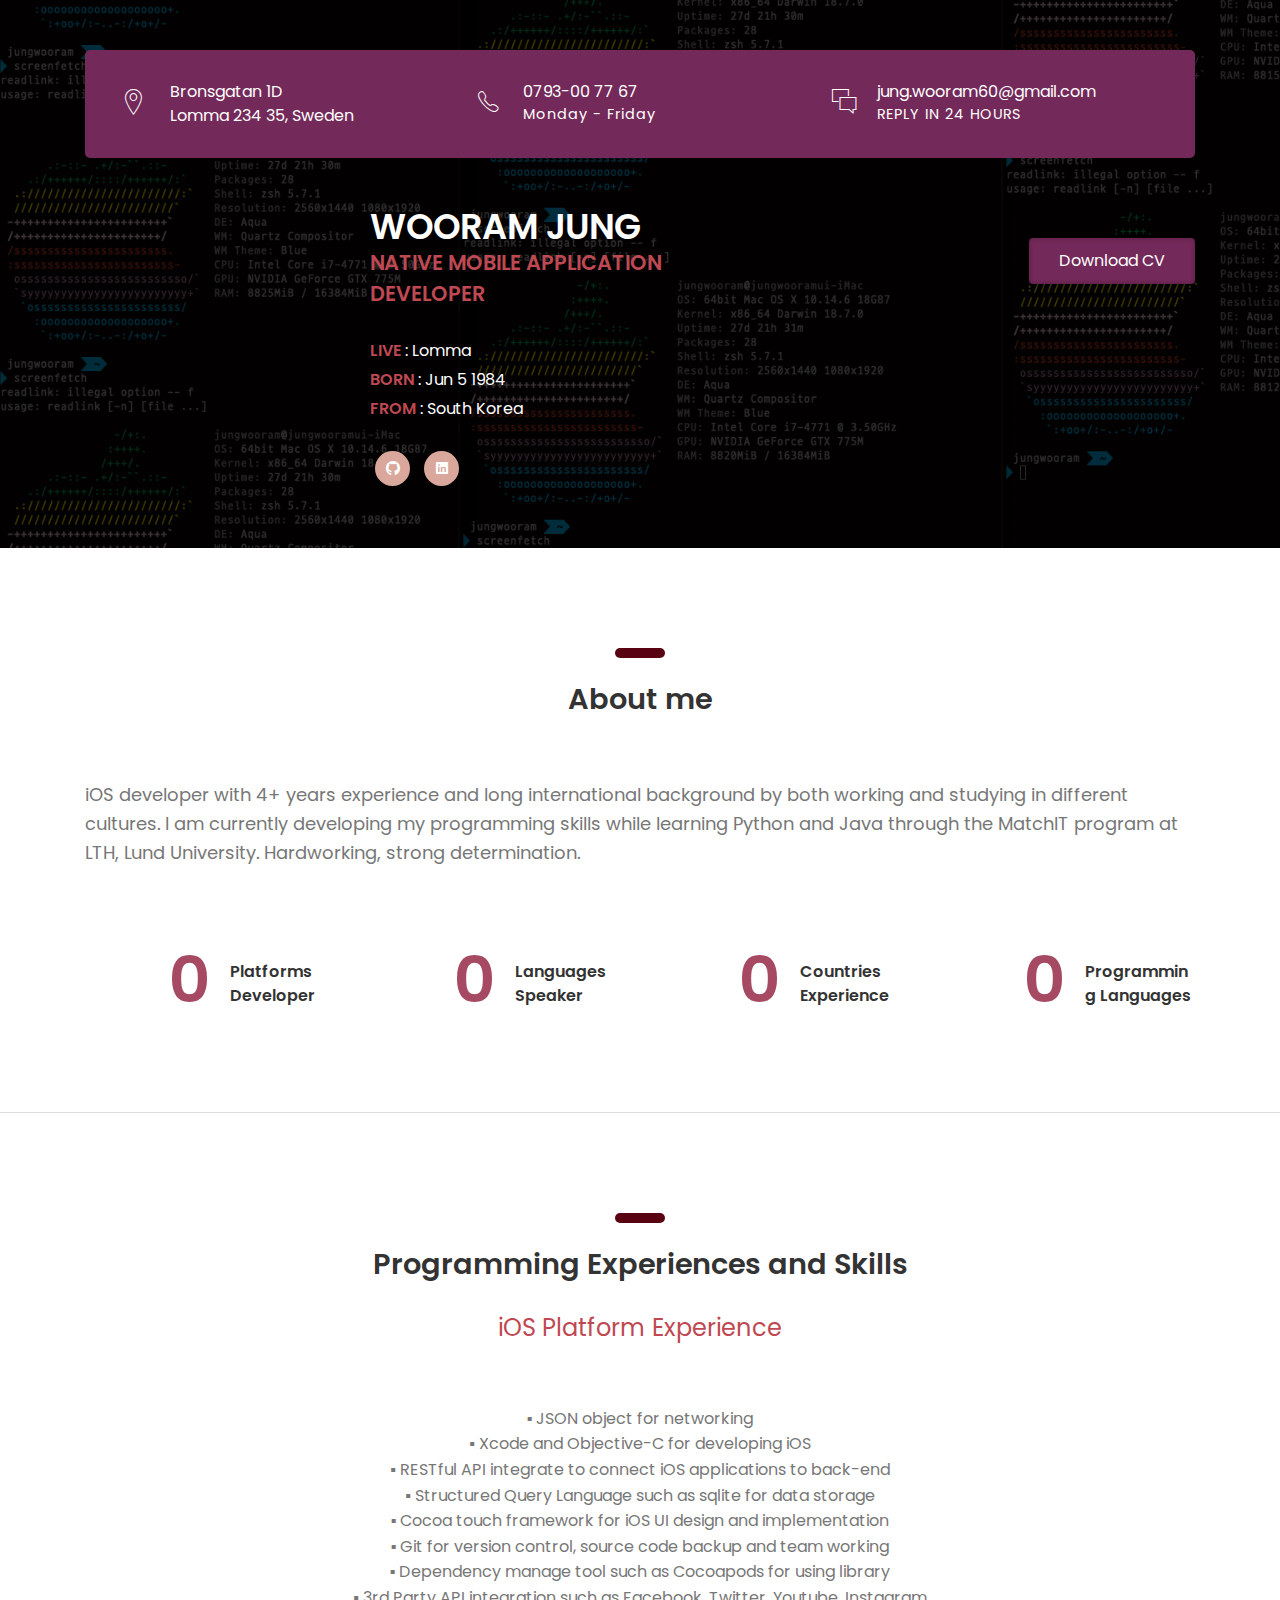
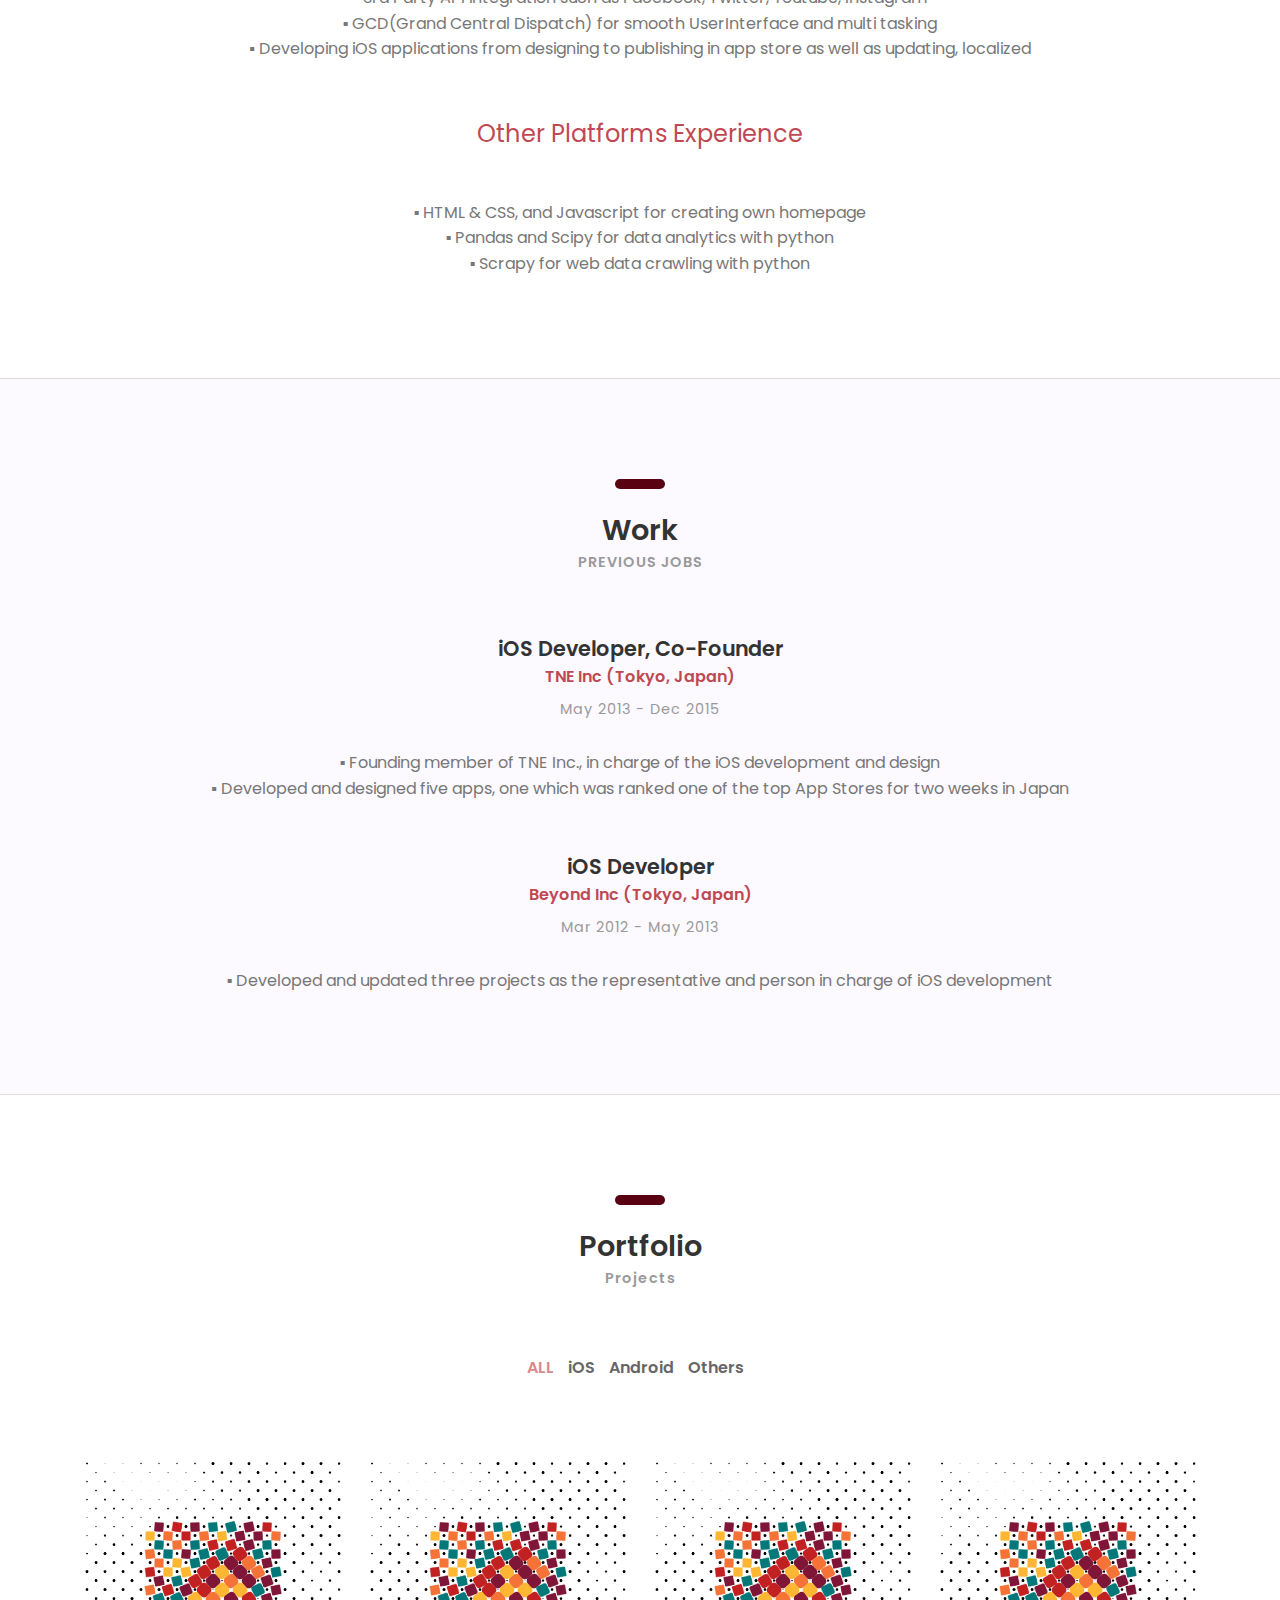
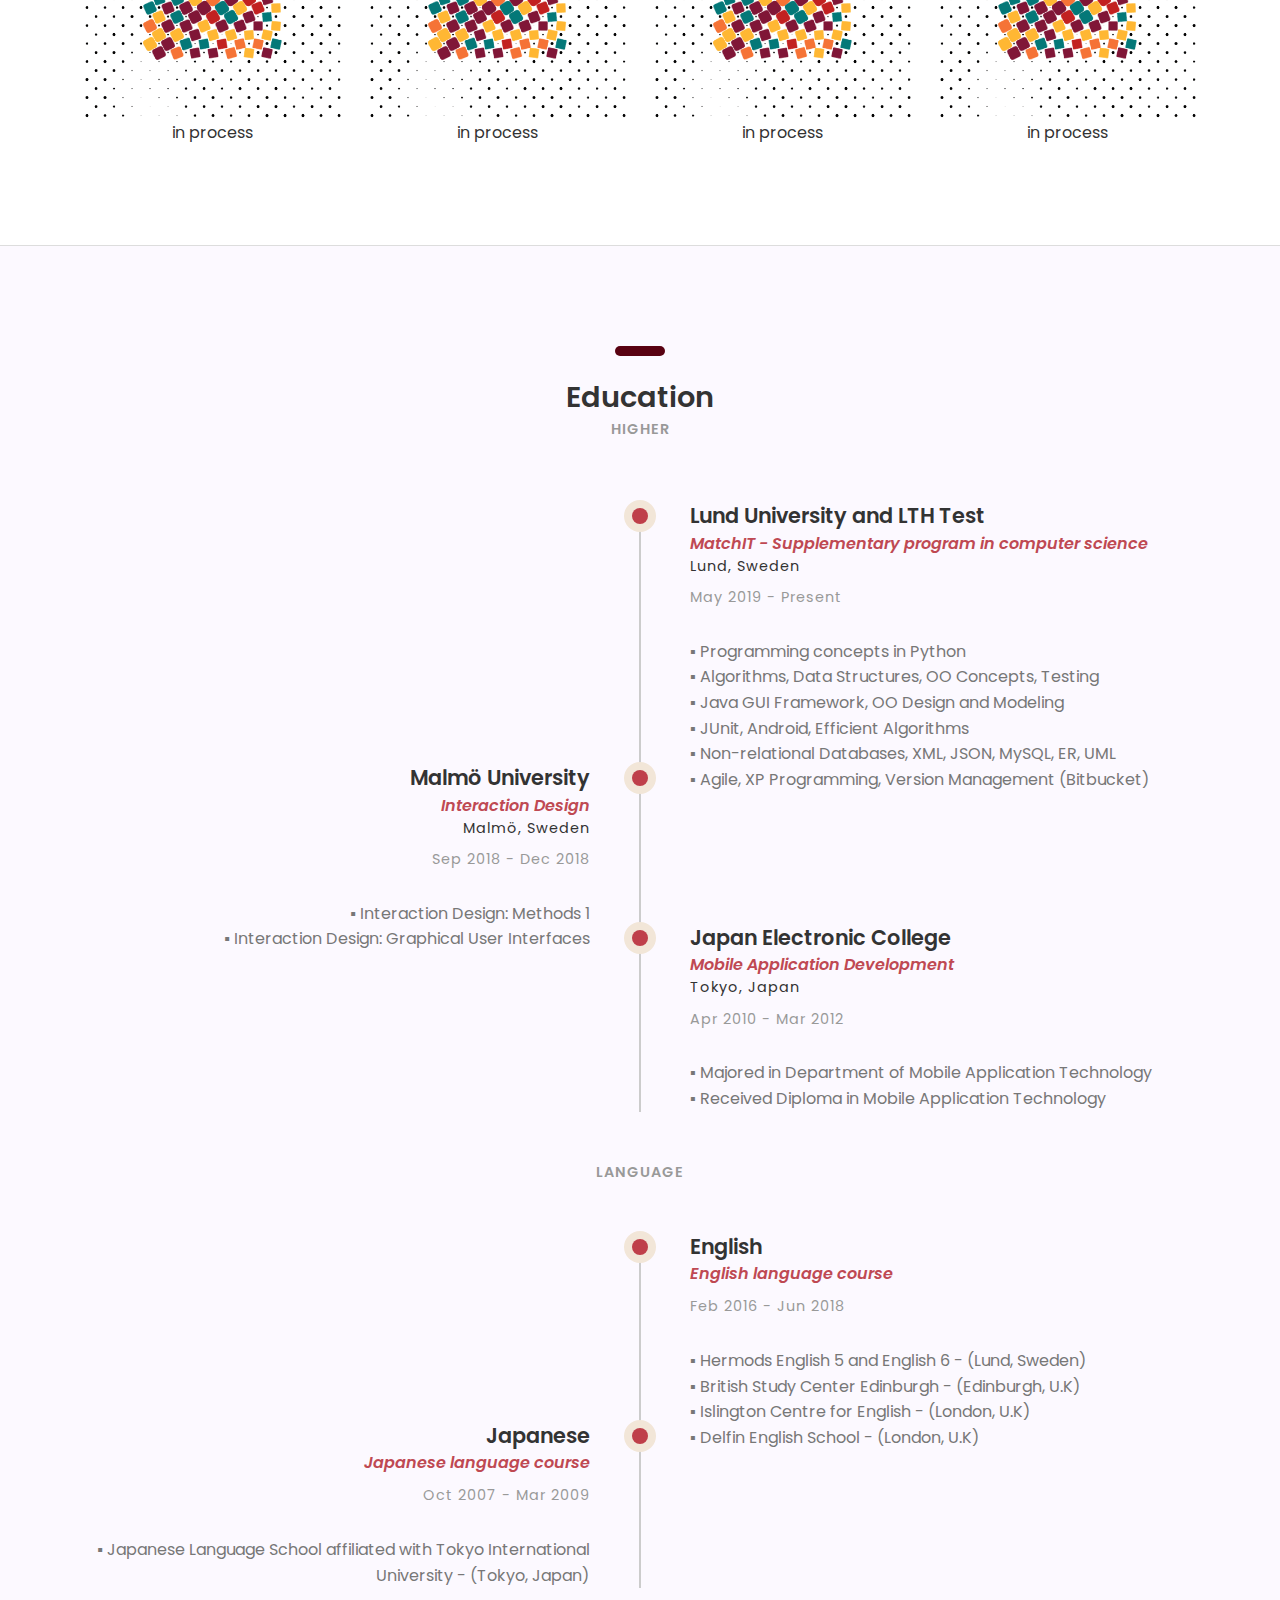
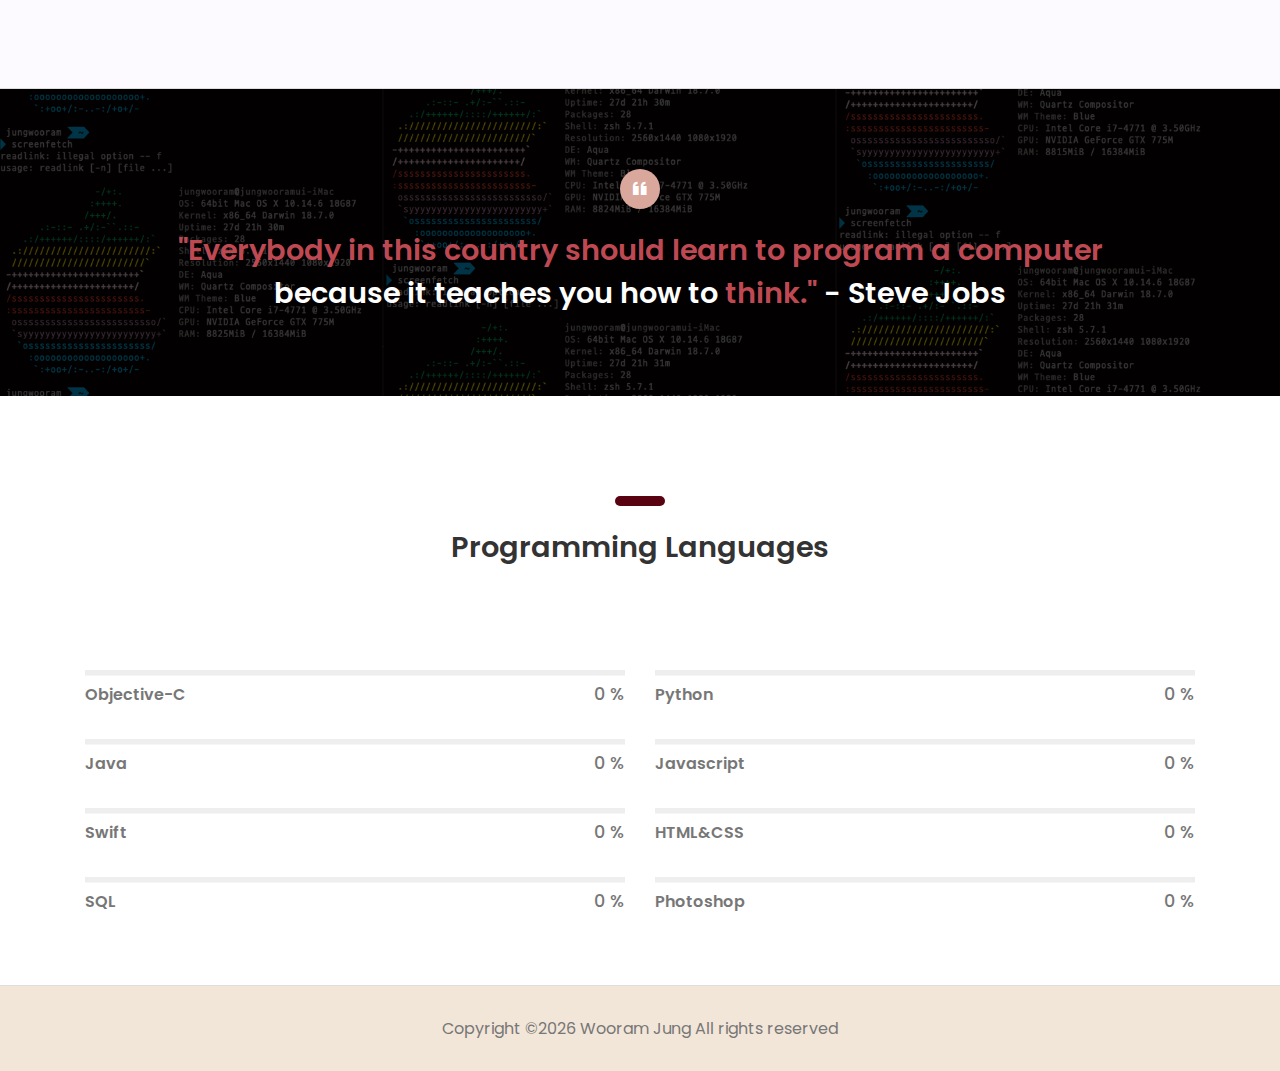
==== index.html @ aafd966a "update" ====
<!DOCTYPE HTML>
<html lang="en">
<head>
	<title>I'm Wooram Jung</title>
	<meta http-equiv="X-UA-Compatible" content="IE=edge">
    <meta name="viewport" content="width=device-width, initial-scale=1">
	<meta charset="UTF-8">
	
	
	<!-- Font -->
	
	<link href="https://fonts.googleapis.com/css?family=Poppins:400,500,600,700%7CAllura" rel="stylesheet">
	
	<!-- Stylesheets -->
	
	<link href="common-css/bootstrap.css" rel="stylesheet">
	
	<link href="common-css/ionicons.css" rel="stylesheet">
	
	<link href="common-css/fluidbox.min.css" rel="stylesheet">
	
	<link href="03-cv-business/css/styles.css" rel="stylesheet">
	
	<link href="03-cv-business/css/responsive.css" rel="stylesheet">
	
</head>


<body>
	
	<section class="intro-section">
		<div class="container">
		
			<div class="heading-wrapper">
				<div class="row">
					<div class="col-sm-6 col-md-6 col-lg-4">
						<div class="info">
							<i class="icon ion-ios-location-outline"></i>
							<div class="right-area">
								<h5>Bronsgatan 1D</h5>
								<h5>Lomma 234 35, Sweden</h5>
							</div><!-- right-area -->
						</div><!-- info -->
					</div><!-- col-sm-4 -->
					
					<div class="col-sm-6 col-md-6 col-lg-4">
						<div class="info">
							<i class="icon ion-ios-telephone-outline"></i>
							<div class="right-area">
								<h5>0793-00 77 67</h5>
								<h6>Monday - Friday</h6>
							</div><!-- right-area -->
						</div><!-- info -->
					</div><!-- col-sm-4 -->
					
					<div class="col-sm-6 col-md-6 col-lg-4">
						<div class="info">
							<i class="icon ion-ios-chatboxes-outline"></i>
							<div class="right-area">
								<h5>jung.wooram60@gmail.com</h5>
								<h6>REPLY IN 24 HOURS</h6>
							</div><!-- right-area -->
						</div><!-- info -->
					</div><!-- col-sm-4 -->
				</div><!-- row -->
			</div><!-- heading-wrapper -->
			
		
			<div class="intro">
				<div class="row">
				
					<div class="col-sm-8 col-md-4 col-lg-3">
						<div class="profile-img margin-b-30"><img src="images/profile-1.gif" alt=""></div>
					</div><!-- col-sm-8 -->
					
					<div class="col-sm-10 col-md-5 col-lg-6">		
							<h2><b>WOORAM JUNG</b></h2>
							<h4 class="font-yellow"><b> NATIVE MOBILE APPLICATION<br> DEVELOPER</b></h4>
							<ul class="information margin-tb-30">
								<li><b class="font-yellow">LIVE</b> : Lomma</li>
								<li><b class="font-yellow">BORN</b> : Jun 5 1984</li>
								<li><b class="font-yellow">FROM</b> : South Korea</li>
							</ul>
							<ul class="social-icons">
								<li><a href="https://github.com/w-ryan-jung"><i class="ion-social-github"></i></a></li>
								<li><a href="www.linkedin.com/in/wooramjung"><i class="ion-social-linkedin"></i></a></li>
							</ul>
					</div><!-- col-sm-8 -->
					
					<div class="col-sm-10 col-md-3 col-lg-3">
						<a class="downlad-btn" href="images/CV.pdf">Download CV</a>
					</div><!-- col-lg-2 -->
			
				</div><!-- row -->
			
			</div><!-- intro -->
		</div><!-- container -->
	</section><!-- intro-section -->
	
	
	<section class="about-section section" >
		<div class="container">
			<div class="row">
				<div class="col-sm-12 center-text">
					<div class="heading ">
						<h3><b>About me</b></h3>
					</div>
				</div><!-- col-sm-3 -->
				<div class="col-sm-12">
					<p class="margin-b-30 left-text" style="font-size: 18px ;" > iOS developer with 4+ years experience and 
						long international background by both working and studying in different cultures. 
						I am currently developing my programming skills while learning Python and Java 
						through the MatchIT program at LTH, Lund University. 
						Hardworking, strong determination. </p>
				</div><!-- col-sm-6 -->
				<div class="col-sm-12">
					<p class="margin-b-50"></p>
				</div><!-- col-sm-6 -->
				
				<div class="col-sm-12" id="counter">
					<div class="row" >
				
						<div class="col-sm-6 col-md-6 col-lg-3">
							<div class="counter margin-b-50">
								<h1 class="title"><b><span class="counter-value" data-duration="400" data-count="2">0</span></b></h1>
								<h5 class="desc"><b>Platforms Developer</b></h5>
							</div><!-- counter -->
						</div><!-- col-md-3-->
						
						<div class="col-sm-6 col-md-6 col-lg-3">
							<div class="counter margin-b-50">
								<h1 class="title"><b><span class="counter-value" data-duration="1400" data-count="3">0</span></b></h1>
								<h5 class="desc"><b>Languages Speaker</b></h5>
							</div><!-- counter -->
						</div><!-- col-md-3-->
						
						<div class="col-sm-6 col-md-6 col-lg-3">
							<div class="counter margin-b-50">
								<h1 class="title"><b><span class="counter-value" data-duration="700" data-count="4">0</span></b></h1>
								<h5 class="desc"><b>Countries Experience</b></h5>
							</div><!-- counter -->
						</div><!-- col-md-3-->
						
						<div class="col-sm-6 col-md-6 col-lg-3">
							<div class="counter margin-b-50">
								<h1 class="title"><b><span class="counter-value" data-duration="2000" data-count="5">0</span></b></h1>
								<h5 class="desc"><b>Programming Languages</b></h5>
							</div><!-- counter -->
						</div><!-- col-md-3-->
					
					</div><!-- row-->
				</div><!-- col-sm-12 -->
				
			</div><!-- row -->
		</div><!-- container -->
	</section><!-- about-section -->


	<section class="about-section section">
		<div class="container">
			<div class="row">
				<div class="col-sm-12 center-text">
					<div class="heading ">
						<h3><b>Programming Experiences and Skills</b></h3><br>
						<h4 style="font-size:x-large ; color:#BF4953;">iOS Platform Experience</h4>
					</div>
				</div><!-- col-sm-3 -->
				<div class="col-sm-12">
					<p class="margin-b-30 center-text" > 
						&squf; JSON object for networking<br>
						&squf; Xcode and Objective-C for developing iOS<br>
						&squf; RESTful API integrate to connect iOS applications to back-end<br> 
						&squf; Structured Query Language such as sqlite for data storage<br>
						&squf; Cocoa touch framework for iOS UI design and implementation<br>
						&squf; Git for version control, source code backup and team working<br>
						&squf; Dependency manage tool such as Cocoapods for using library<br>
						&squf; 3rd Party API integration such as Facebook, Twitter, Youtube, Instagram<br>
						&squf; GCD(Grand Central Dispatch) for smooth UserInterface and multi tasking<br>
						&squf; Developing iOS applications from designing to publishing in app store as well as updating, localized
					</p><br>
				</div><!-- col-sm-6 -->
				<div class="col-sm-12">

					<div class="col-sm-12 center-text">
							<h4 style="font-size:x-large ; color:#BF4953;">Other Platforms Experience</h4><br><br>
					</div><!-- col-sm-3 -->
				
				<div class="col-sm-12">
					<p class="margin-b-30 center-text" > 
						&squf; HTML & CSS, and Javascript for creating own homepage<br>
						&squf; Pandas and Scipy for data analytics with python<br>
						&squf; Scrapy for web data crawling with python<br> 
					</p>
				</div><!-- col-sm-6 -->
				<div class="col-sm-12">
					<p class="margin-b-50"></p>
				</div><!-- col-sm-6 -->
				
			</div><!-- row -->
		</div><!-- container -->
	</section><!-- about-section -->



	<section class="experience-section section center-text">
		<div class="container">
			<div class="row">
				<div class="col-sm-12">
					<div class="heading">
						<h3><b>Work</b></h3>
						<h6 class="font-lite-black"><b>PREVIOUS JOBS</b></h6>
					</div>
				</div><!-- col-sm-3 -->
				
				<div class="col-sm-12">
					<div class="experience margin-b-50">
						<h4><b>iOS Developer, Co-Founder</b></h4>
						<h5 class="font-yellow"><b>TNE Inc (Tokyo, Japan)</b></h5>
						<h6 class="font-lite-black margin-t-10">May 2013 - Dec 2015</h6>
						<p class="margin-tb-30">
							&squf; Founding member of TNE Inc., in charge of the iOS development and design<br>
							&squf; Developed and designed five apps, one which was ranked one of the top App Stores for two weeks in Japan	
						</p>
					</div><!-- experience -->
					
					<div class="experience margin-b-50">
						<h4><b>iOS Developer</b></h4>
						<h5 class="font-yellow"><b>Beyond Inc (Tokyo, Japan)</b></h5>
						<h6 class="font-lite-black margin-t-10">Mar 2012 - May 2013</h6>
						<p class="margin-tb-30">
							&squf; Developed and updated three projects as the representative and person in charge of iOS development	
						</p>
					</div><!-- experience -->
					
				</div><!-- col-sm-9 -->
			</div><!-- row -->
		</div><!-- container -->
	</section><!-- experience-section -->


	
	
	<section class="portfolio-section section center-text">
		<div class="container">
			<div class="row">
				<div class="col-sm-12">
					<div class="heading">
						<h3><b>Portfolio</b></h3>
						<h6 class="font-lite-black"><b>Projects</b></h6>
					</div>
				</div><!-- col-sm-12 -->
				
				<div class="col-sm-12">
					<div class="portfolioFilter clearfix margin-b-80">
						<a href="#" data-filter="*" class="current"><b>ALL</b></a>
						<a href="#" data-filter=".iOS"><b>iOS</b></a>
						<a href="#" data-filter=".Android"><b>Android</b></a>
						<a href="#" data-filter=".Others"><b>Others</b></a>
					</div><!-- portfolioFilter -->
				</div><!-- col-sm-8 -->
			</div><!-- row -->
			
			<div class="portfolioContainer margin-b-50">
				
				<div class="p-item iOS">
					<a href="images/giphy.gif" data-fluidbox>
						<img src="images/giphy.gif" alt="">in process</a>
				</div><!-- p-item -->
				
				<div class="p-item Android">
					<a href="images/giphy.gif" data-fluidbox>
						<img src="images/giphy.gif" alt="">in process</a>
				</div><!-- p-item -->
				
				<div class="p-item iOS">
					<a href="images/giphy.gif" data-fluidbox>
						<img src="images/giphy.gif" alt="">in process</a>
				</div><!-- p-item -->
				
				<div class="p-item Others">
					<a class="img" href="images/giphy.gif" data-fluidbox>
						<img src="images/giphy.gif" alt="">in process</a>
				</div><!-- p-item -->
			
			</div><!-- portfolioContainer -->
		</div><!-- container -->
	</section><!-- portfolio-section -->
	
	
	<section class="education-section section" style = "background: #FCF9FF">
		<div class="container">
			<div class="row">
				<div class="col-sm-12 center-text">
					<div class="heading">
						<h3><b>Education</b></h3>
						<h6 class="font-lite-black"><b>HIGHER</b></h6>
					</div>
				</div><!-- col-sm-3 -->
				
				<div class="col-sm-12">
				
					<div class="education-wrapper margin-b-50">
						

					<div class="education right">
							<h4><b>Lund University and LTH Test</b></h4>
							<h5 class="font-yellow"><b><i>MatchIT - Supplementary program in computer science</i></b></h5>
							<h6>Lund, Sweden<h6>
							<h6 class="font-lite-black margin-t-10">May 2019 - Present</h6>
							<p class="margin-t-30">
								&squf; Programming concepts in Python<br>
								&squf; Algorithms, Data Structures, OO Concepts, Testing<br>
								&squf; Java GUI Framework, OO Design and Modeling<br>
								&squf; JUnit, Android, Efficient Algorithms<br>
								&squf; Non-relational Databases, XML, JSON, MySQL, ER, UML<br>
								&squf; Agile, XP Programming, Version Management (Bitbucket)</p>
						</div><!-- education -->
						
					
						<div class="education left">
							<h4><b>Malmö University</b></h4>
							<h5 class="font-yellow"><b><i>Interaction Design</i></b></h5>
							<h6>Malmö, Sweden<h6>
							<h6 class="font-lite-black margin-t-10">Sep 2018 - Dec 2018</h6>
							<p class="margin-t-30">
								&squf; Interaction Design: Methods 1<br>
								&squf; Interaction Design: Graphical User Interfaces
							</p>
						</div><!-- education -->
						
						<div class="education right">
							<h4><b>Japan Electronic College</b></h4>
							<h5 class="font-yellow"><b><i>Mobile Application Development</i></b></h5>
							<h6>Tokyo, Japan<h6>
							<h6 class="font-lite-black margin-t-10">Apr 2010 - Mar 2012</h6>
							<p class="margin-t-30">
								&squf; Majored in Department of Mobile Application Technology<br>
								&squf; Received Diploma in Mobile Application Technology
							</p>
						</div><!-- education -->
						

					</div><!-- education-wrapper -->
				</div><!-- col-sm-9 -->
			<div class="col-sm-12"><!-- col-sm-12 -->
				
			<div class="col-sm-12 center-text">
				<h6 class="font-lite-black"><b>LANGUAGE</b></h6><br><br>
			</div>
					
				<div class="education-wrapper margin-b-50">		
					
						<div class="education right">
							<h4><b>English</b></h4>
							<h5 class="font-yellow"><b><i>English language course</i></b></h5>
							<h6 class="font-lite-black margin-t-10">Feb 2016 - Jun 2018</h6>
							<p class="margin-t-30">
								&squf; Hermods English 5 and English 6  - (Lund, Sweden)<br>
								&squf; British Study Center Edinburgh - (Edinburgh, U.K)<br>
								&squf; Islington Centre for English - (London, U.K)<br>
								&squf; Delfin English School - (London, U.K)<br>
							<p>

						</div><!-- education -->
						
					
						<div class="education left">
							<h4><b>Japanese</b></h4>
							<h5 class="font-yellow"><b><i>Japanese language course</i></b></h5>
							<h6 class="font-lite-black margin-t-10">Oct 2007 - Mar 2009</h6>
							<p class="margin-t-30">
								&squf; Japanese Language School affiliated with Tokyo International University - (Tokyo, Japan)<br>
							</p>
						</div><!-- education -->
						
					
					</div><!-- education-wrapper -->
				</div><!-- col-sm-9 -->
			</div><!-- row -->
		</div><!-- container -->
	</section><!-- education-section -->
	
	
		<section class="quoto-section center-text">
		<div class="container">
			<div class="row">
				<div class="col-sm-12">
					<i class="icon ion-quote"></i>
					<h3 class="font-yellow"><b>"Everybody in this country should learn to program a computer</b></h3>
					<h3><b>because it teaches you how to <span class="font-yellow">think."</span>
					- Steve Jobs</b></h3>
				</div><!-- col-sm-12 -->
			</div><!-- row -->
		</div><!-- container -->
	</section><!-- quoto-section -->
	
	<section class="skills-section section">
		<div class="container">
			<div class="row">
				<div class="col-sm-12 center-text">
					<div class="heading">
						<h3><b>Programming Languages</b></h3>
						<h6 class="font-lite-black"><b></b></h6>
					</div>
				</div><!-- col-sm-12 -->
			
				<div class="col-sm-12 col-md-6">
					
					
					<p class="margin-tb-30"></p>
						
					<div class="line-progress margin-b-20" data-prog-percent=".90"><div></div>
						<p class="progress-title"><b>Objective-C</b></p></div>

					<div class="line-progress margin-b-20" data-prog-percent=".87"><div></div>
						<p class="progress-title"><b>Java</b></p></div>
					
					<div class="line-progress margin-b-20" data-prog-percent=".70"><div></div>
						<p class="progress-title"><b>Swift</b></p></div>
					
					<div class="line-progress margin-b-20" data-prog-percent=".70"><div></div>
						<p class="progress-title"><b>SQL</b></p></div>

				</div><!-- col-md-6 -->
				
				<div class="col-sm-12 col-md-6">
					
					
					<p class="margin-tb-30"></p>
						
					<div class="line-progress margin-b-20" data-prog-percent=".70"><div></div>
						<p class="progress-title"><b>Python</b></p></div>
					
					<div class="line-progress margin-b-20" data-prog-percent=".70"><div></div>
						<p class="progress-title"><b>Javascript</b></p></div>
					
					<div class="line-progress margin-b-20" data-prog-percent=".70"><div></div>
						<p class="progress-title"><b>HTML&CSS</b></p></div>
					
					<div class="line-progress margin-b-20" data-prog-percent=".70"><div></div>
						<p class="progress-title"><b>Photoshop</b></p></div>

				</div><!-- col-md-6 -->
			</div><!-- row -->
		</div><!-- container -->
	</section><!-- skills-section -->
	
	
	<footer>
		<p class="copyright">
					<!-- Link back to Colorlib can't be removed. Template is licensed under CC BY 3.0. -->
		Copyright &copy;<script>document.write(new Date().getFullYear());</script> Wooram Jung All rights reserved</a>
		<!-- Link back to Colorlib can't be removed. Template is licensed under CC BY 3.0. -->
		</p>
	</footer>
	
	
	<!-- SCIPTS -->
	
	<script src="common-js/jquery-3.2.1.min.js"></script>
	
	<script src="common-js/tether.min.js"></script>
	
	<script src="common-js/bootstrap.js"></script>
	
	<script src="common-js/isotope.pkgd.min.js"></script>
	
	<script src="common-js/jquery.waypoints.min.js"></script>
	
	<script src="common-js/progressbar.min.js"></script>
	
	<script src="common-js/jquery.fluidbox.min.js"></script>
	
	<script src="common-js/scripts.js"></script>
	
</body>
</html>
---- common-css/fluidbox.min.css ----
@-webkit-keyframes a{0%{-webkit-transform:translate(-50%,-50%) rotateX(0) rotateY(0);transform:translate(-50%,-50%) rotateX(0) rotateY(0)}50%{-webkit-transform:translate(-50%,-50%) rotateX(-180deg) rotateY(0);transform:translate(-50%,-50%) rotateX(-180deg) rotateY(0)}to{-webkit-transform:translate(-50%,-50%) rotateX(-180deg) rotateY(-180deg);transform:translate(-50%,-50%) rotateX(-180deg) rotateY(-180deg)}}@keyframes a{0%{-webkit-transform:translate(-50%,-50%) rotateX(0) rotateY(0);transform:translate(-50%,-50%) rotateX(0) rotateY(0)}50%{-webkit-transform:translate(-50%,-50%) rotateX(-180deg) rotateY(0);transform:translate(-50%,-50%) rotateX(-180deg) rotateY(0)}to{-webkit-transform:translate(-50%,-50%) rotateX(-180deg) rotateY(-180deg);transform:translate(-50%,-50%) rotateX(-180deg) rotateY(-180deg)}}.fluidbox{outline:none}.fluidbox__overlay{background-color:hsla(0,0%,100%,.85);cursor:pointer;cursor:zoom-out;opacity:0;pointer-events:none;position:fixed;top:-100%;left:0;bottom:-100%;right:0;-webkit-transition:all .5s ease-in-out;transition:all .5s ease-in-out}.fluidbox--opened .fluidbox__overlay{pointer-events:auto}.fluidbox__wrap{background-position:center center;background-size:cover;margin:0 auto;position:relative;-webkit-transition:all .5s ease-in-out;transition:all .5s ease-in-out}.fluidbox--closed .fluidbox__thumb,.fluidbox__thumb{-webkit-transition:opacity 0s ease-in-out 0s;transition:opacity 0s ease-in-out 0s}.fluidbox__ghost{background-size:100% 100%;background-position:center center;background-repeat:no-repeat;position:absolute;-webkit-transition:opacity 0s 0s,-webkit-transform .5s 0s;transition:opacity 0s 0s,-webkit-transform .5s 0s;transition:opacity 0s 0s,transform .5s 0s;transition:opacity 0s 0s,transform .5s 0s,-webkit-transform .5s 0s}.fluidbox--opened .fluidbox__ghost{cursor:pointer;cursor:zoom-out}.fluidbox--closed .fluidbox__ghost{-webkit-transition:opacity 0s .5s,-webkit-transform .5s 0s;transition:opacity 0s .5s,-webkit-transform .5s 0s;transition:opacity 0s .5s,transform .5s 0s;transition:opacity 0s .5s,transform .5s 0s,-webkit-transform .5s 0s}.fluidbox__loader{opacity:0;-webkit-perspective:200px;perspective:200px;pointer-events:none;position:absolute;top:0;left:0;bottom:0;right:0}.fluidbox__loader:before{background-color:hsla(0,0%,100%,.85);content:'';-webkit-transform-style:preserve-3d;transform-style:preserve-3d;position:absolute;top:50%;left:50%;width:20%;padding-bottom:20%;-webkit-transform:translate(-50%,-50%);transform:translate(-50%,-50%);-webkit-transition-property:-webkit-transform;transition-property:-webkit-transform;transition-property:transform;transition-property:transform,-webkit-transform;-webkit-transition-duration:.5s;transition-duration:.5s;-webkit-transition-delay:0s;transition-delay:0s}.fluidbox--loading .fluidbox__loader{opacity:1;-webkit-transition:opacity .5s ease-in-out .5s;transition:opacity .5s ease-in-out .5s}.fluidbox--loading .fluidbox__loader:before{-webkit-animation:a 1s 0s infinite ease-in-out forwards;animation:a 1s 0s infinite ease-in-out forwards}
/*# sourceMappingURL=fluidbox.min.css.map */
---- 03-cv-business/css/styles.css ----
/*
====================================================

* 	[Master Stylesheet]
	
	Theme Name :  
	Version    :  
	Author     :  
	Author URI :  

====================================================

	TOC
	
	1. PRIMARY STYLES
	2. COMMONS FOR PAGE DESIGN
	3. INTRO SECTION
		INTRO 
	4. ABOUT SECTION
		COUNTER SECTION 
	5. EXPERIENCE SECTION
	6. PORFOLIO SECTION
	7. EDUCATION SECTION
	8. QUOTO SECTION
	9. SKILLS SECTION
		LINE PROGRESSBAR 
	10. FOOTER

====================================================


/* ---------------------------------
1. PRIMARY STYLES
--------------------------------- */

html{ font-size: 100%; height: 100%; width: 100%; overflow-x: hidden; margin: 0px; 
	padding: 0px; touch-action: manipulation; }


body{ font-size: 16px; font-family: 'Poppins', serif; width: 100%; margin: 0; 
	font-weight: 400; word-wrap: break-word; color: #333; 
	-webkit-font-smoothing: antialiased; -moz-osx-font-smoothing: grayscale; }

h1, h2, h3, h4, h5, h6, p, a, ul, span, li, img, inpot, button{ margin: 0; padding: 0; }

h1,h2,h3,h4,h5,h6{ line-height: 1.5; font-weight: inherit; }

h1,h2,h3{ font-family: 'Poppins', cursive; }

p{ line-height: 1.6; font-size: 1em; font-weight: 400; color: #777; }

h1{ font-size: 4em; line-height: 1; }
h2{ font-size: 2.2em; line-height: 1.1; }
h3{ font-size: 1.8em; }
h4{ font-size: 1.3em; }
h5{ font-size: 1em; }
h6{ font-size: .9em; letter-spacing: 1px; }

a, button{ display: inline-block; text-decoration: none; color: inherit; line-height: 1; 
	-webkit-transition: all .25s ease-in-out; transition: all .25s ease-in-out; }

a:focus, a:active, a:hover,
button:focus, button:active, button:hover,
a b.light-color:hover{ text-decoration: none; color:#D98989; }

b{ font-weight: 600; }

img{ width: 100%; }

li{ list-style: none; display: inline-block; }

span{ display: inline-block; }

button{ outline: 0; border: 0; background: none; cursor: pointer; }

.icon{ font-size: 1.1em; display: inline-block; line-height: inherit; }

[class^="icon-"]:before, [class*=" icon-"]:before{ line-height: inherit; }

b.max-bold{ font-weight: 700; }



/* ---------------------------------
2. COMMONS FOR PAGE DESIGN
--------------------------------- */

.section{ padding: 100px 0 50px; border-bottom: 1px solid #ddd; }

.section .heading{ margin-bottom: 60px; display: inline-block; }

.section .heading:before{ content:''; height: 10px; width: 50px; border-radius: 5px;
	margin: 0 auto 20px; display: block; background: #590212; }
	
.margin-t-10{ margin-top: 10px; }
.margin-t-30{ margin-top: 30px; }

.margin-b-20{ margin-bottom: 20px; }
.margin-b-30{ margin-bottom: 30px; }
.margin-b-50{ margin-bottom: 50px; }

.margin-tb-30{ margin-top: 30px; margin-bottom: 30px; }
.margin-tb-50{ margin-top: 50px; margin-bottom: 50px; }

.font-yellow{ color: #BF4953; }

.font-semi-white{ color: #ddd; }

.font-lite-black{ color: #999; }

.center-text{ text-align: center; }

.left-text{ text-align: left; }


/* ---------------------------------
3. INTRO SECTION
--------------------------------- */

.intro-section{ padding: 50px 0; position: relative; background-size: cover; 
	z-index: 1;background-image: url(../../images/slider-4-1920x1080.jpg); }

.intro-section:before{ content:''; z-index: -1; position: absolute; top: 0; bottom: 0; left: 0; 
	right: 0; background: rgba(0, 0, 0, 0.75); }

	
/* HEADER */

.intro-section .heading-wrapper{ border-radius: 5px; padding: 30px 40px 20px; margin-bottom: 50px;
	background: #732959; color: #fff; }

.intro-section .info{ margin-bottom: 10px; }

.intro-section .info .icon{ float: left; font-size: 30px; }

.intro-section .info .right-area{ margin-left: 45px; }


/* INTRO */

.intro{ color: #fff; }

.intro .profile-img{ max-width:250px; max-height:300px; border-radius: 5px; overflow: hidden; opacity : 0.75;}

.intro .information > li{ display: block; margin: 5px 0; }

.intro .social-icons > li > a{ height: 35px; line-height: 35px; width: 35px; border-radius: 20px; 
	overflow: hidden; z-index: 1; position: relative; margin: 0 5px 5px; text-align: center;
	background: #D9A79C; color: #fff; }

.intro .social-icons > li > a:after{ content: ''; position: absolute; bottom: 0; left: 0; right: 0;
	top: 0; z-index: -1; border-radius: 20px; background:#D98989; 
	-webkit-transition: all .2s ease; transition: all .2s ease;
	-webkit-transform: scale(0); transform: scale(0); }

.intro .social-icons > li > a:hover:after{ -webkit-transform: scale(1); transform: scale(1); }


.intro .downlad-btn{ padding: 15px 30px; border-radius: 4px; float: right; margin-top: 30px;
	box-shadow: inset 0 0px 4px rgba(0,0,0,.3); background: #732959; color: #fff; 
	-webkit-transition: all .2s ease; transition: all .2s ease; }

.intro .downlad-btn:hover{ -webkit-transform: translateY(-4px); transform: translateY(-4px); }


/* ---------------------------------
4. ABOUT SECTION
--------------------------------- */

/* COUNTER SECTION */

.counter{ position: relative; }
	
.counter .title{ color: #A64962; text-align: right; margin-right: 130px; }

.counter .desc{ position: absolute; bottom: 4px; right: 0px; width: 110px; }



/* ---------------------------------
5. EXPERIENCE SECTION
--------------------------------- */

.experience-section{ background: #FCF9FF; }

.experience .list > li{ display: block; position: relative; margin-bottom: 10px; }

.experience .list > li > span{ position: relative; padding-left: 20px; }

.experience .list > li span:before{ content: ''; position: absolute; top: 50%; left: 0; height: 10px; 
	width: 10px; margin-top: -5px; display: block; border-radius: 10px; border: 2px solid #555; }

	

/* ---------------------------------
6. PORFOLIO SECTION
--------------------------------- */

.portfolio-section{ position: relative; }

.portfolio-section .portfolioFilter{ margin-bottom: 60px; color: #666; }

.portfolio-section .portfolioFilter a{ margin: 10px 10px 0 0; }

.portfolio-section .portfolioFilter a.current{ color:#D98989; }

.portfolio-section .portfolioContainer{ margin-left: -15px; margin-right: -15px; }

.portfolio-section .p-item{ width: 25%; padding: 0 7.5px 0px; margin-top: 15px; }

.portfolio-section .p-item a{ display: inline-block; position: relative; }


	
/* ---------------------------------
7. EDUCATION SECTION
--------------------------------- */

.education-wrapper{ position: relative; overflow: hidden; text-align: center; }

.education-wrapper:after{ content:''; position: absolute; top: 8px; bottom: 0; left: 50%;
	margin-left: -1px; width: 2px; background: #ccc; }

.education-wrapper .education{ width: 50%; clear: both; position: relative; margin-top: -30px; }

.education-wrapper .education:first-child{ margin-top: 0; } 

.education-wrapper .education.left{ float: left; padding-right: 50px; text-align: right; }

.education-wrapper .education.right{ float: right; padding-left: 50px; text-align: left; }

.education-wrapper .education:after{ content:''; position: absolute; top: 8px; width: 16px; 
	height: 16px; border-radius: 10px; z-index: 1;
	box-shadow: 0 0 0 8px #F2E6D8; background:#BF3F4A; }
	
.education-wrapper .education.left:after{ right: -8px; }

.education-wrapper .education.right:after{ left: -8px; }


/* ---------------------------------
8. QUOTO SECTION
--------------------------------- */

.quoto-section{ padding: 80px 0; position: relative; background-size: cover; 
	z-index: 1; background-image: url(../../images/slider-4-1920x1080.jpg); color: #fff; }

.quoto-section:before{ content:''; z-index: -1; position: absolute; top: 0; bottom: 0; left: 0; 
	right: 0; background: rgba(0,0,0, .7); }
	
.quoto-section .icon{ margin-bottom: 20px; height: 40px; width: 40px; line-height: 40px; 
	border-radius: 30px; background: #D9A79C; color: #fff; }

	

/* ---------------------------------
9. SKILLS SECTION
--------------------------------- */

.skills-section .expert{ margin-top: 10px; display: inline-block; padding: 1px 25px 0; 
	border-radius: 5px; background: #BF3F4A; color: #fff; }

	
/* LINE PROGRESSBAR */
	
.line-progress{ position: relative; padding-bottom: 25px; }

.line-progress .progressbar-text{ position: absolute; bottom: 0; right: 0; font-size: 1.1em; 
	font-weight: 500; color: #777!important; }

.line-progress .progress-title{ position: absolute; bottom: 0; left: 0; color: #777; }


/* REDIAL PROGRESS SECTION */

.radial-progress-section{ border: 0; position: relative; background-size: cover; 
	z-index: 1; background-image: url(../../images/slider-4-1920x1080.jpg); color: #fff; }

.radial-progress-section:before{ content:''; z-index: -1; position: absolute; top: 0; bottom: 0; 
	left: 0; right: 0; background: rgba(0,0,0, .7); }
	
.radial-progress{ position: relative; max-width: 170px; margin: 0 auto; }

.radial-progress .progressbar-text{ font-size: 2.2em; font-weight: 500; 
	padding-bottom: 25px!important; color: #FFAB00!important; }

.radial-progress .progressbar-text:after{ content:'%'; }

.radial-progress .progress-title{ position: absolute; top: 50%; left: 50%; width: 100%;
	letter-spacing: 0; text-align: center; transform: translate(-50%, 15px); color: #fff; }



/* ---------------------------------
10. FOOTER
--------------------------------- */

.copyright{ text-align: center; padding: 30px 0; background: #F2E6D8; }
---- 03-cv-business/css/responsive.css ----
/* Screens Resolution : 992px
-------------------------------------------------------------------------- */
@media only screen and (max-width: 1200px) {
	/* ---------------------------------
	4. ABOUT SECTION
	--------------------------------- */

	/* COUNTER SECTION */

	.about-section{ text-align: center; }

	.counter{ display: inline-block; }
	
	.counter .desc{ text-align: left; }
}

/* Screens Resolution : 992px
-------------------------------------------------------------------------- */
@media only screen and (max-width: 992px) {
	
}

/* Screens Resolution : 767px
-------------------------------------------------------------------------- */
@media only screen and (max-width: 767px) {
	
	/* ---------------------------------
	1. PRIMARY STYLES
	--------------------------------- */

	p{ line-height: 1.4; }

	h1{ font-size: 3em; }
	h2{ font-size: 2em; }
	h3{ font-size: 1.8em; }


	
	/* ---------------------------------
	2. COMMONS FOR PAGE DESIGN
	--------------------------------- */

	.section{ padding: 50px 0 0px; }

	.section .heading{ margin-bottom: 30px; }

	
	/* ---------------------------------
	3. INTRO SECTION
	--------------------------------- */

	/* INTRO */

	.intro .downlad-btn{ float: none; }
	
	
	
	
	
	/* ---------------------------------
	6. PORFOLIO SECTION
	--------------------------------- */
	
	.portfolio-section .portfolioFilter{ margin-top: 0px; margin-bottom: 20px; }
	
	.portfolio-section .p-item{ width: 50%; }
	
	
	/* ---------------------------------
	7. EDUCATION SECTION
	--------------------------------- */

	.education-wrapper{ position: relative; overflow: hidden; text-align: center; }

	.education-wrapper:after{ content:''; position: absolute; top: 8px; bottom: 0; left: 50%;
		margin-left: -1px; width: 2px; background: #ccc; }

	.education-wrapper .education{ width: 100%; margin-top: 30px; }
	
	.education-wrapper .education.left,
	.education-wrapper .education.right{ float: none; padding: 0px; text-align: center; }

	.education-wrapper:after,
	.education-wrapper .education:after{ display: none; }
	
}

/* Screens Resolution : 575px
-------------------------------------------------------------------------- */
@media only screen and (max-width: 575px) {
	
	/* ---------------------------------
	1. PRIMARY STYLES
	--------------------------------- */

	body{ font-size: 14px;  }
	
	/* ---------------------------------
	6. PORFOLIO SECTION
	--------------------------------- */

	.portfolio-section .p-item{ width: 100%; }
	
}

/* Screens Resolution : 479px
-------------------------------------------------------------------------- */
@media only screen and (max-width: 479px) {


}

/* Screens Resolution : 359px
-------------------------------------------------------------------------- */
@media only screen and (max-width: 359px) {
	
	

}

/* Screens Resolution : 290px
-------------------------------------------------------------------------- */
@media only screen and (max-width: 290px) {

	
}

/* Screens Resolution : 290px
-------------------------------------------------------------------------- */
@media only screen and (max-width: 260px) {

	
}
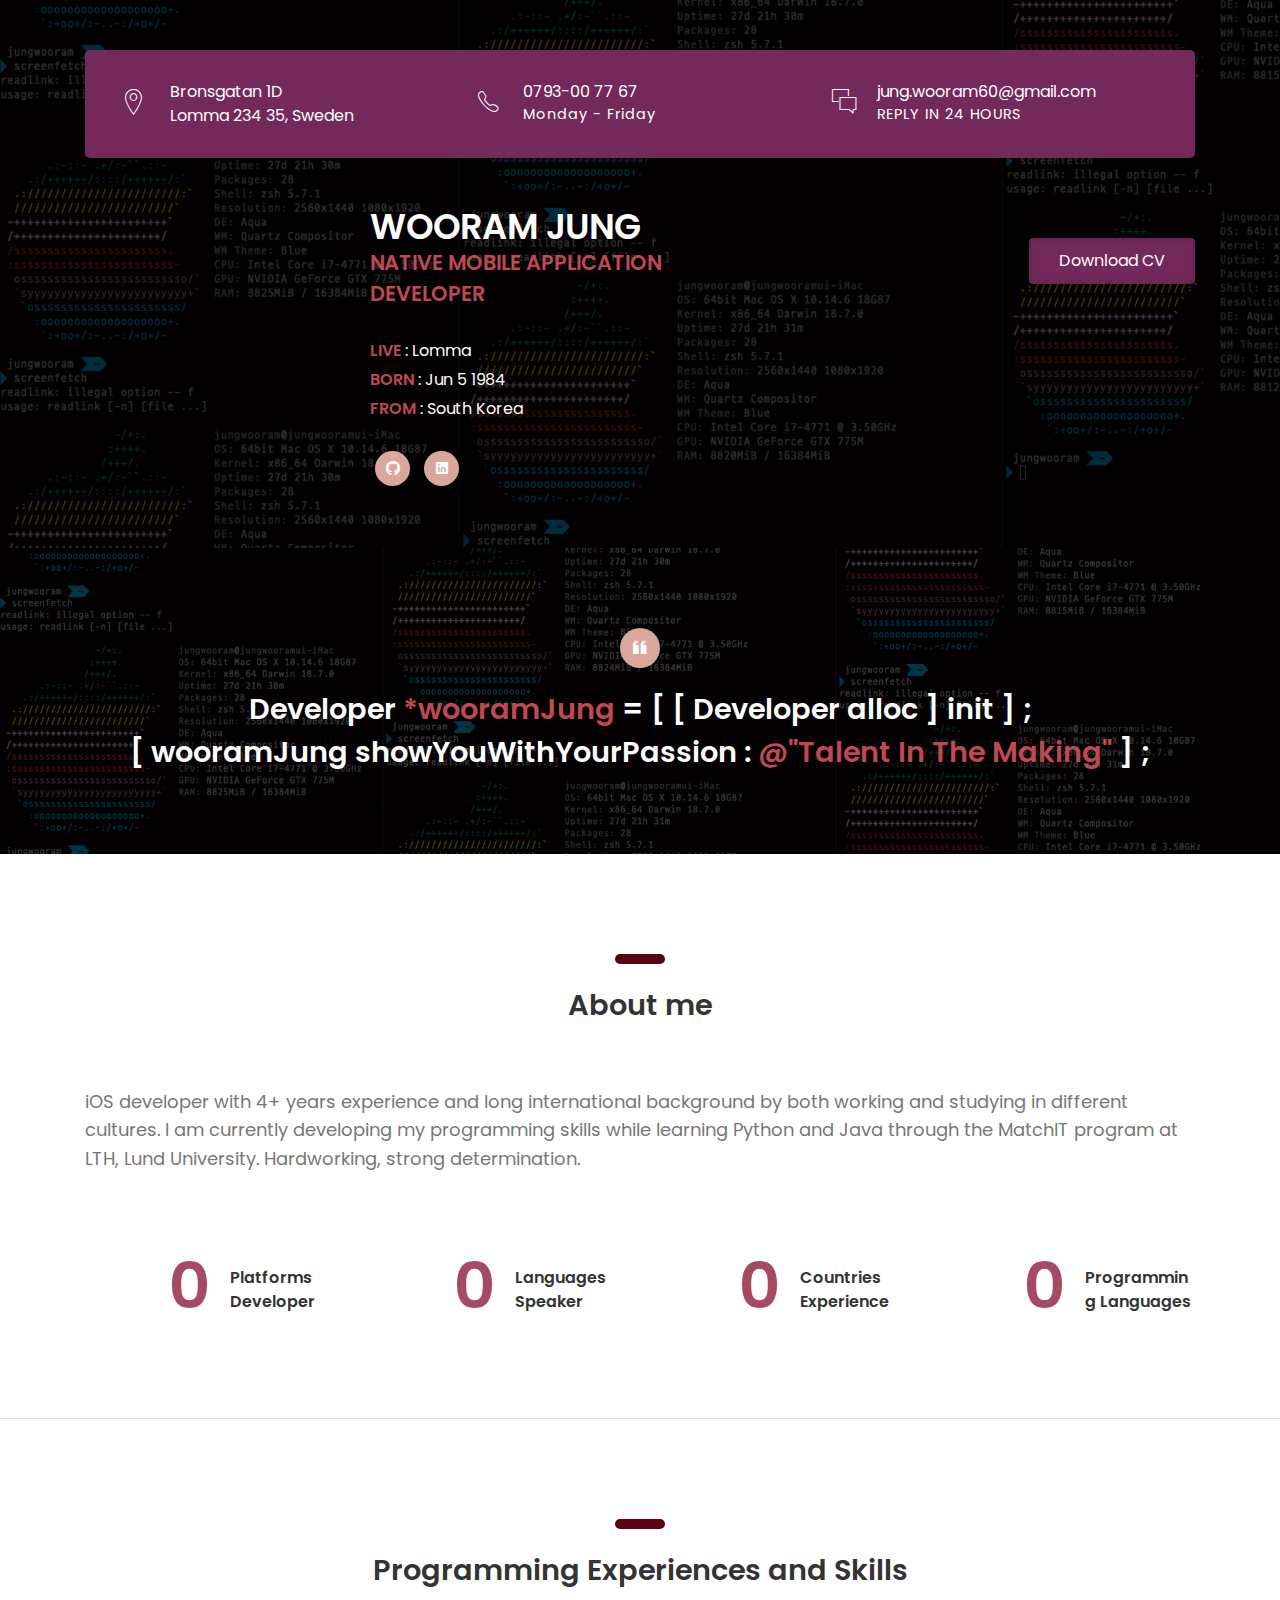
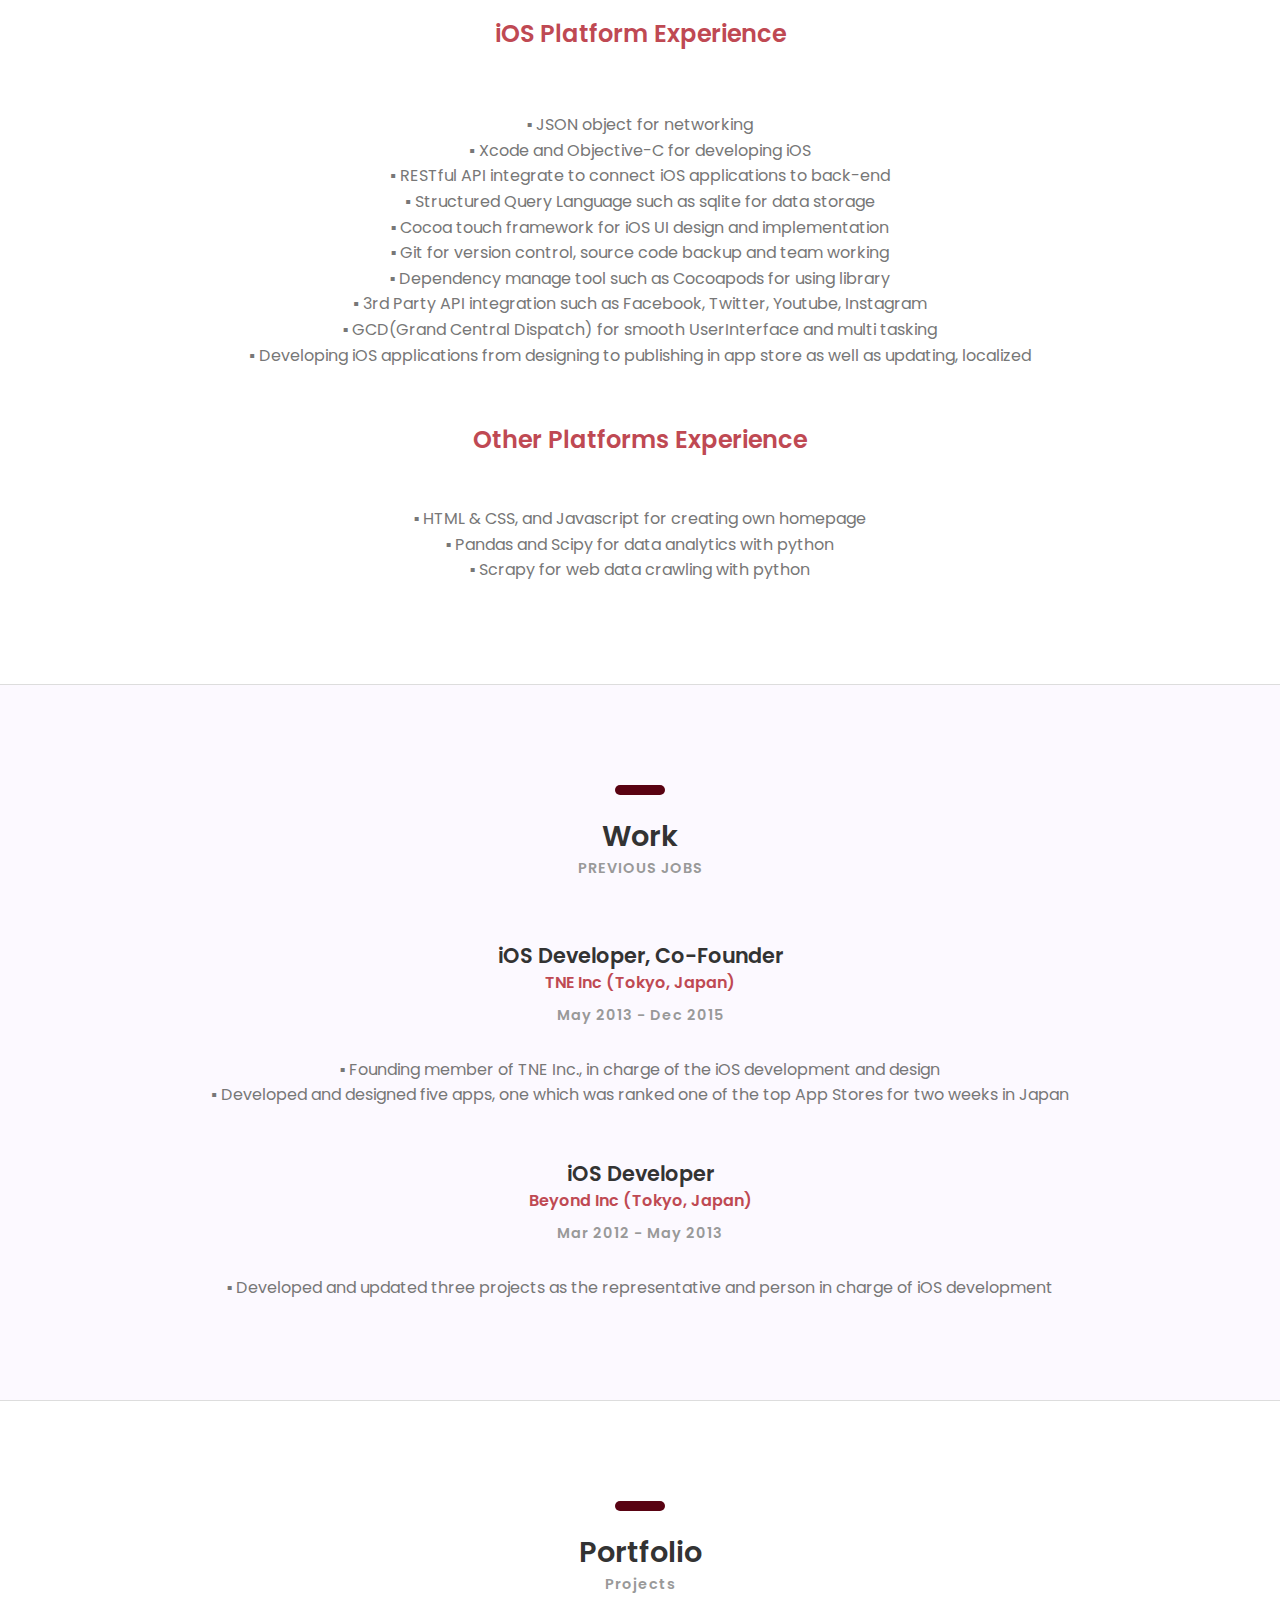
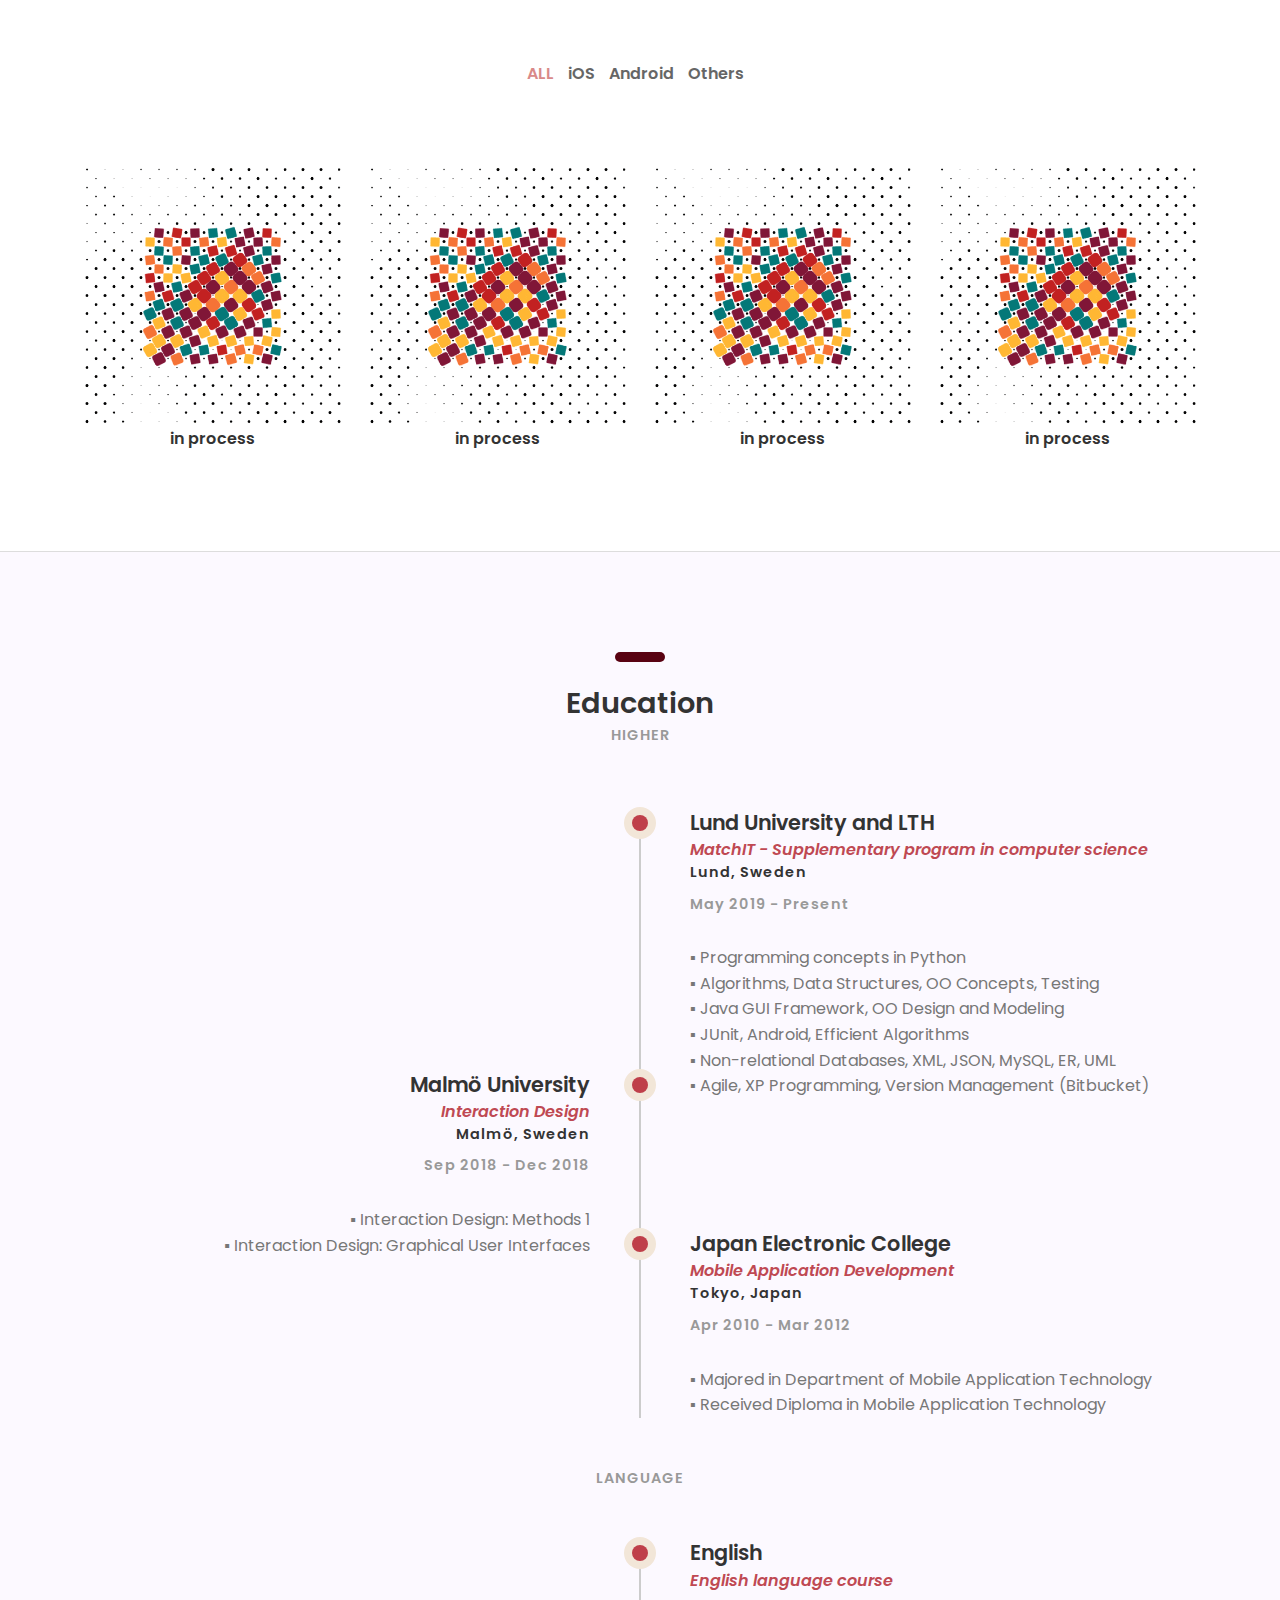
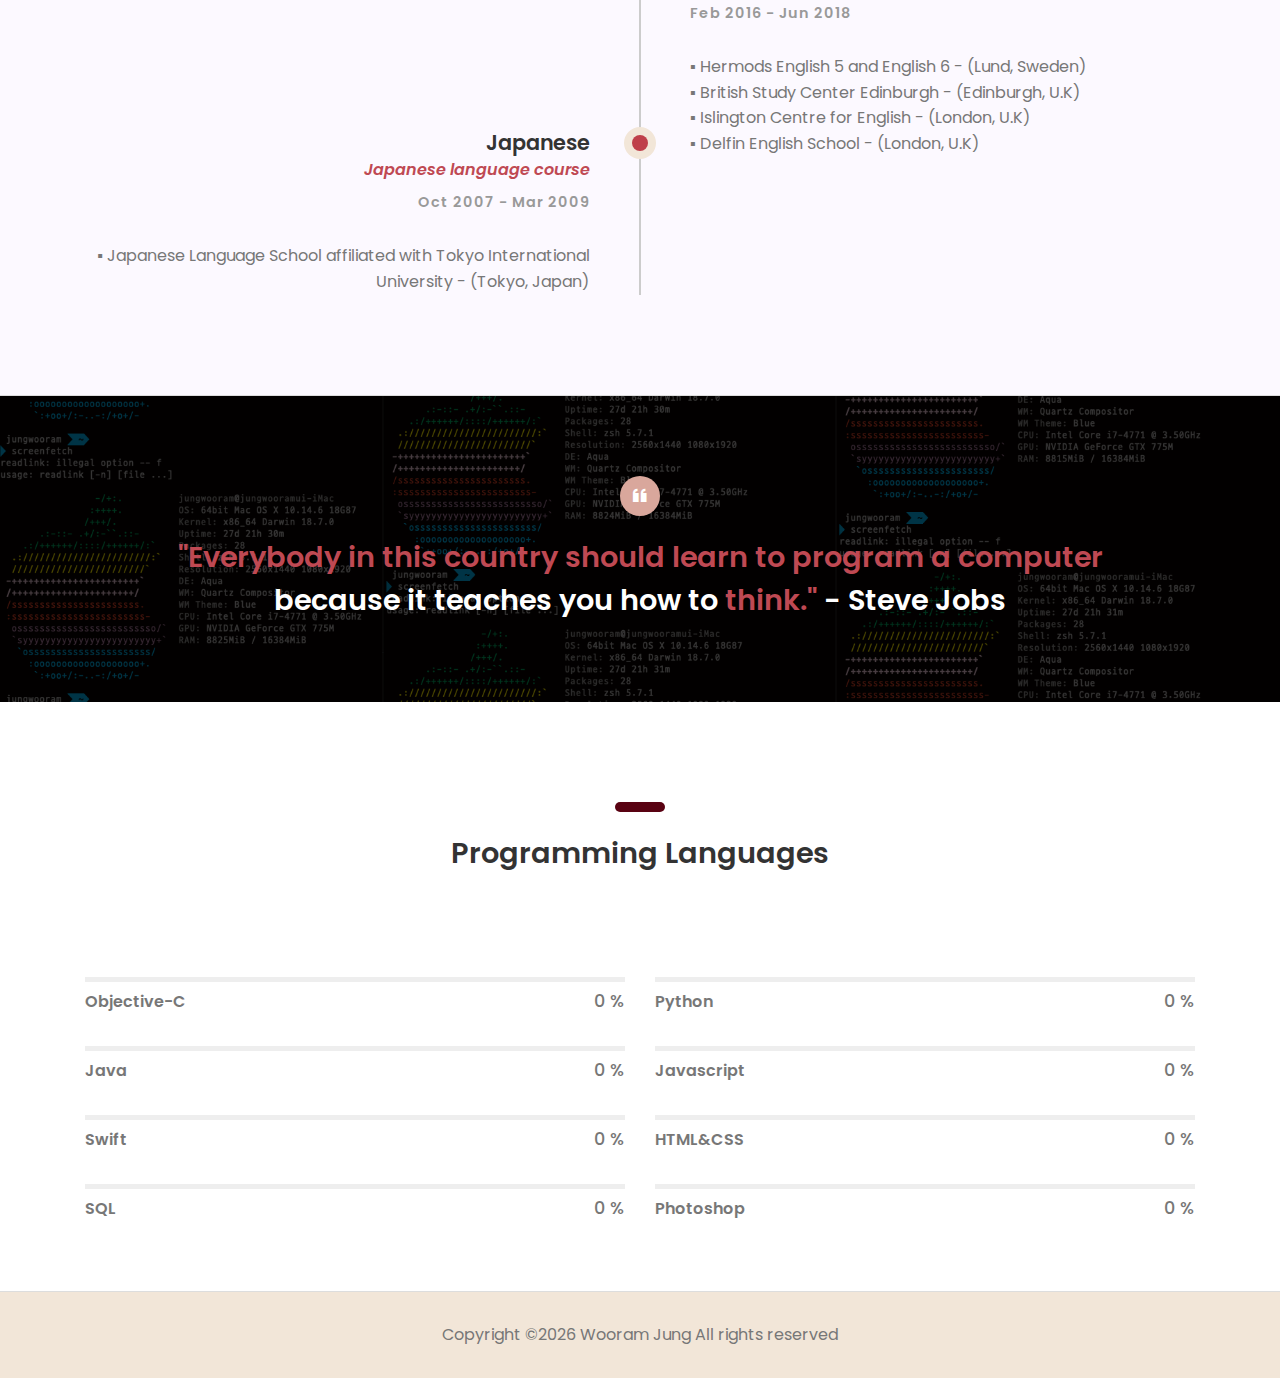
==== commit de06b59f: "Update index.html" ====
--- a/index.html
+++ b/index.html
@@ -96,7 +96,18 @@
 			</div><!-- intro -->
 		</div><!-- container -->
 	</section><!-- intro-section -->
-	
+
+	<section class="quoto-section center-text">
+		<div class="container">
+			<div class="row">
+				<div class="col-sm-12">
+					<i class="icon ion-quote"></i>
+					<h3><b>Developer <b><span class="font-yellow">*wooramJung</span> = [ [ Developer  alloc ] init ] ;</b></h3>
+					<h3>[ wooramJung showYouWithYourPassion : <b><span class="font-yellow"> @"Talent In The Making"</span></b> ] ;</h3>
+				</div><!-- col-sm-12 -->
+			</div><!-- row -->
+		</div><!-- container -->
+	</section><!-- quoto-section -->
 	
 	<section class="about-section section" >
 		<div class="container">
@@ -154,6 +165,9 @@
 			</div><!-- row -->
 		</div><!-- container -->
 	</section><!-- about-section -->
+
+
+
 
 
 	<section class="about-section section">
@@ -303,7 +317,7 @@
 						
 
 					<div class="education right">
-							<h4><b>Lund University and LTH Test</b></h4>
+							<h4><b>Lund University and LTH</b></h4>
 							<h5 class="font-yellow"><b><i>MatchIT - Supplementary program in computer science</i></b></h5>
 							<h6>Lund, Sweden<h6>
 							<h6 class="font-lite-black margin-t-10">May 2019 - Present</h6>
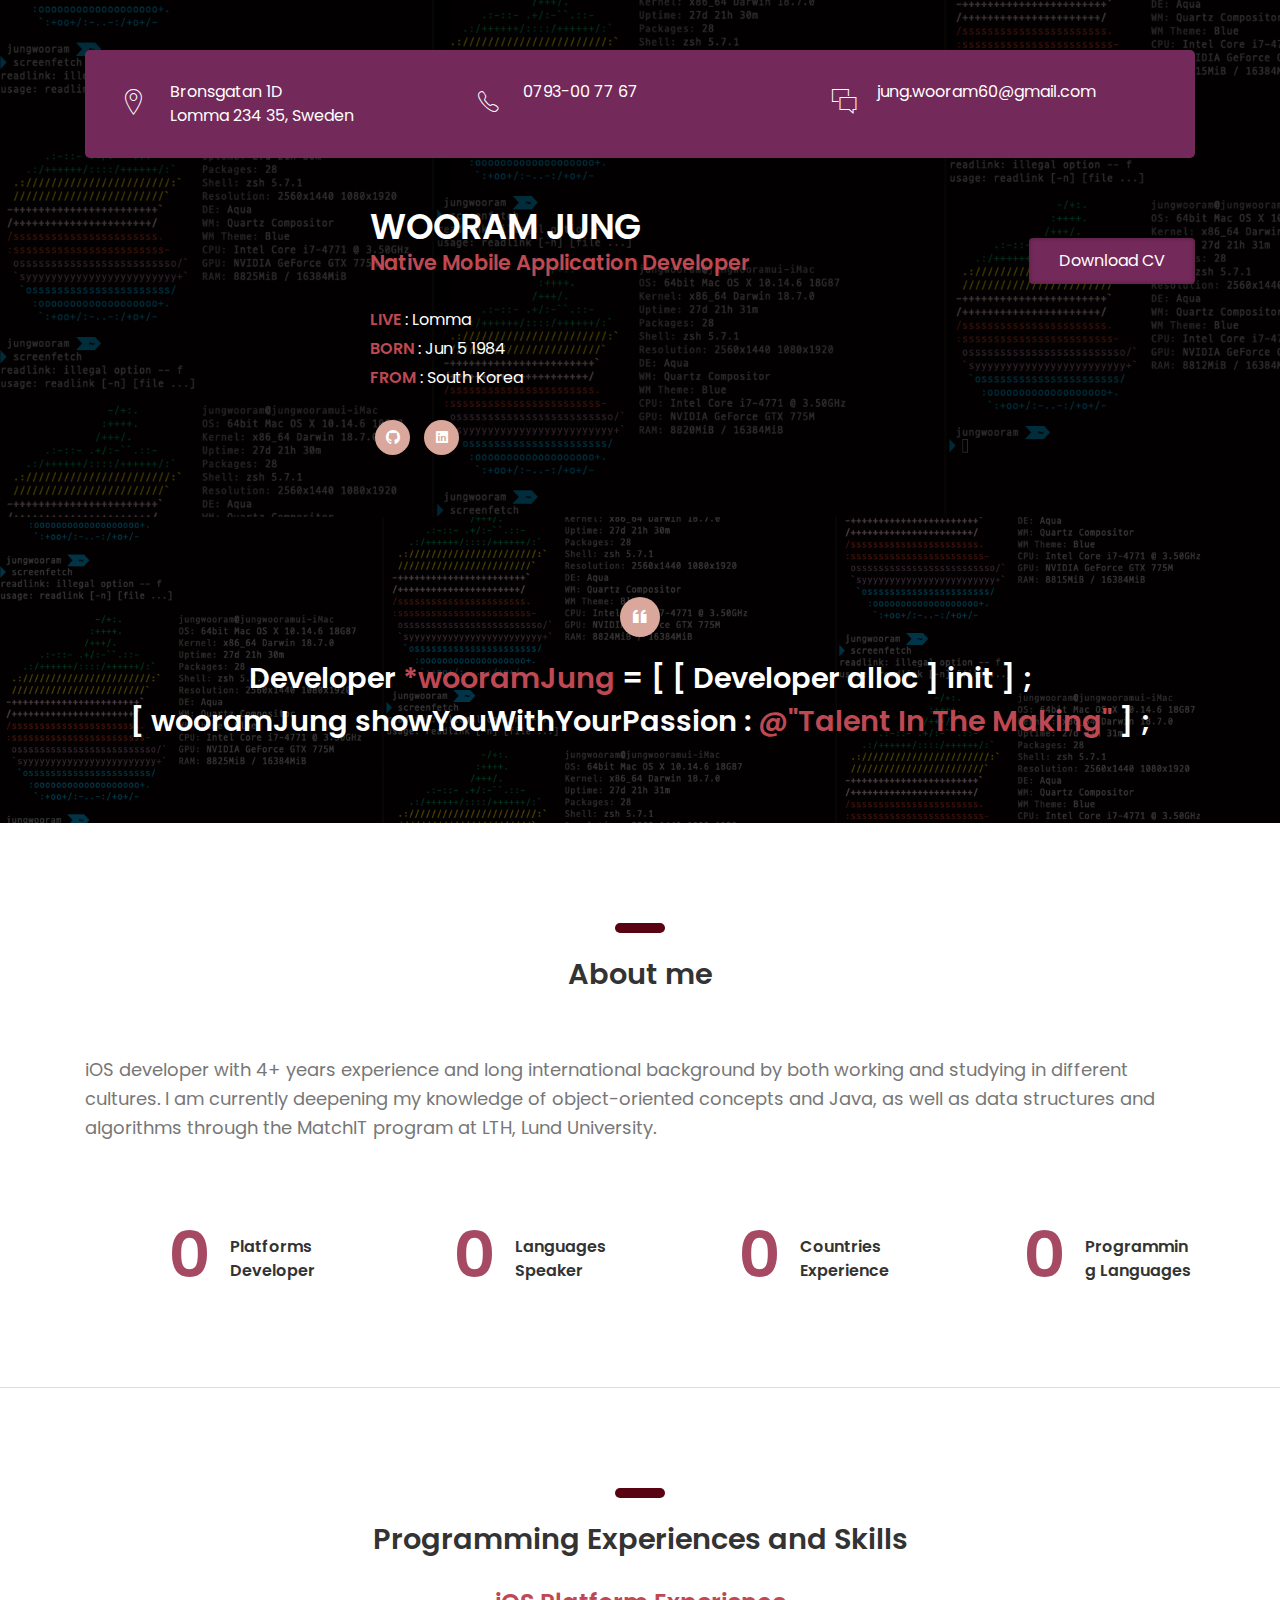
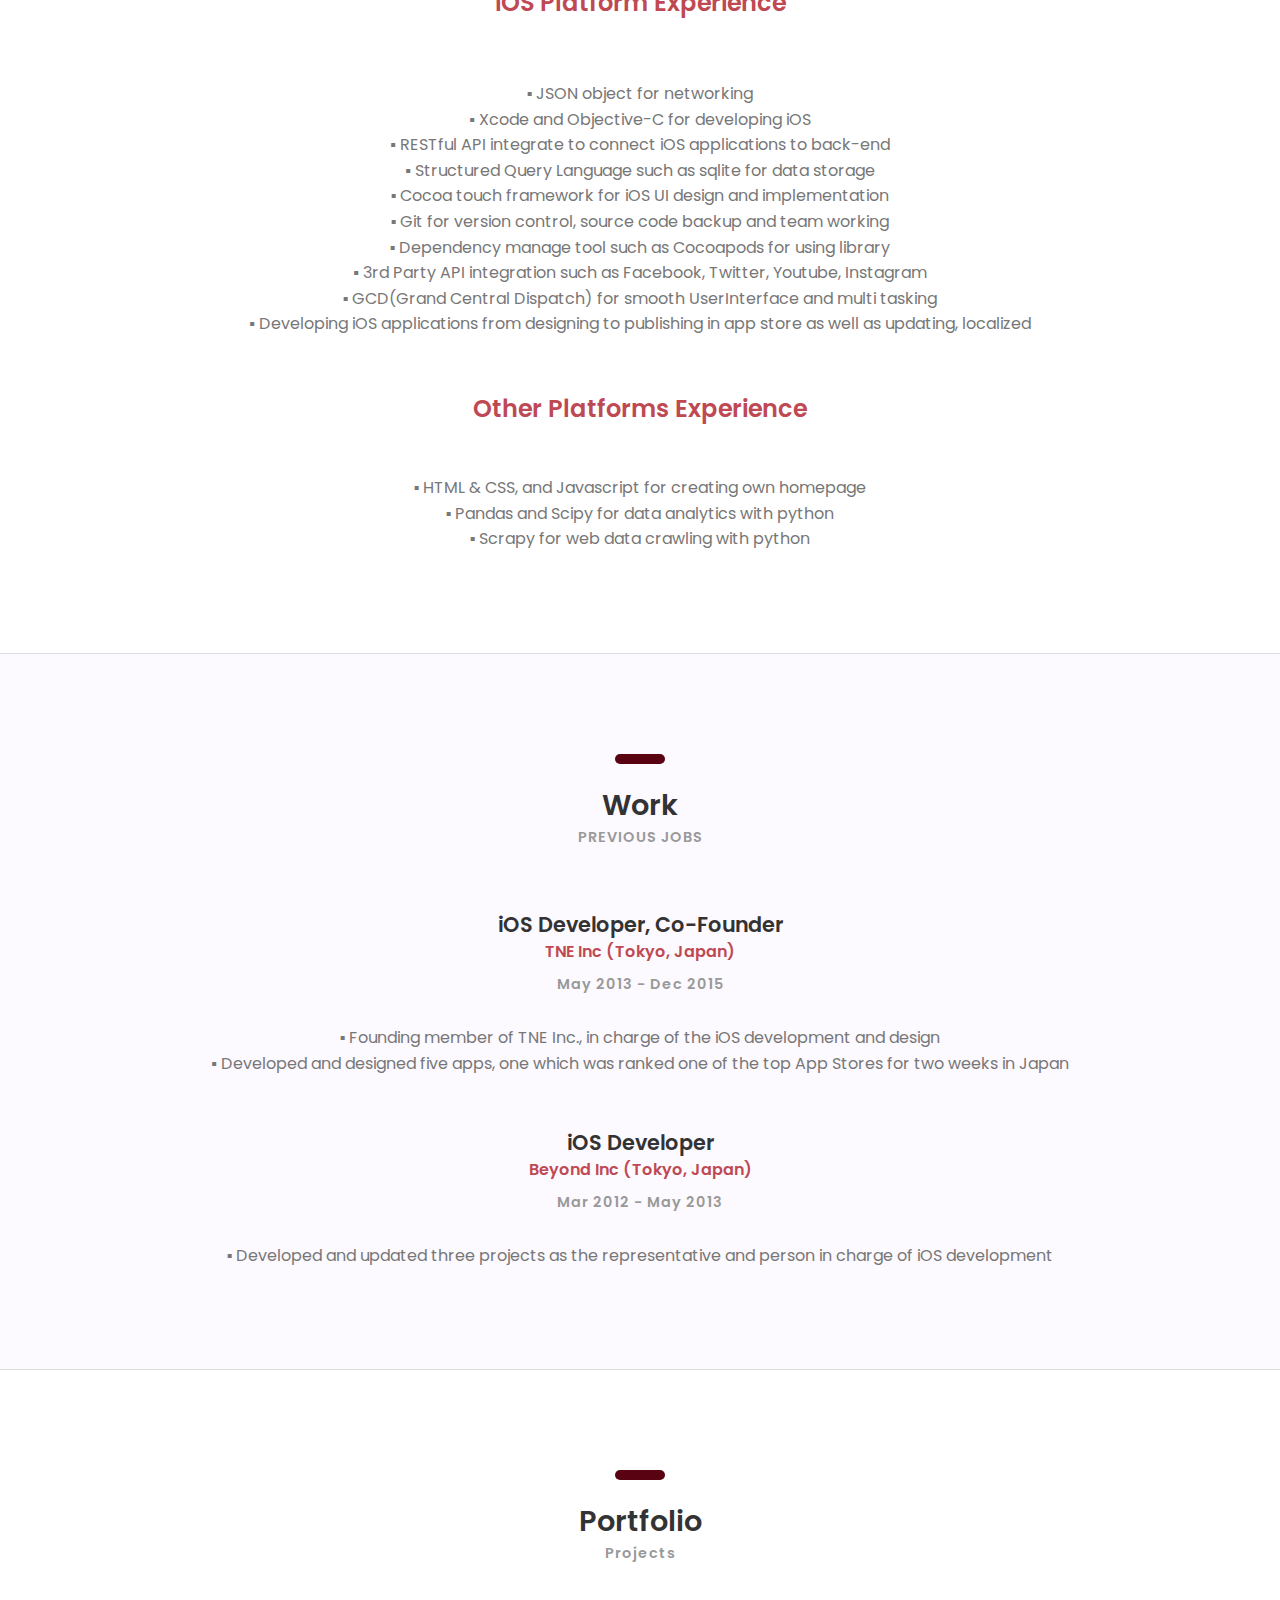
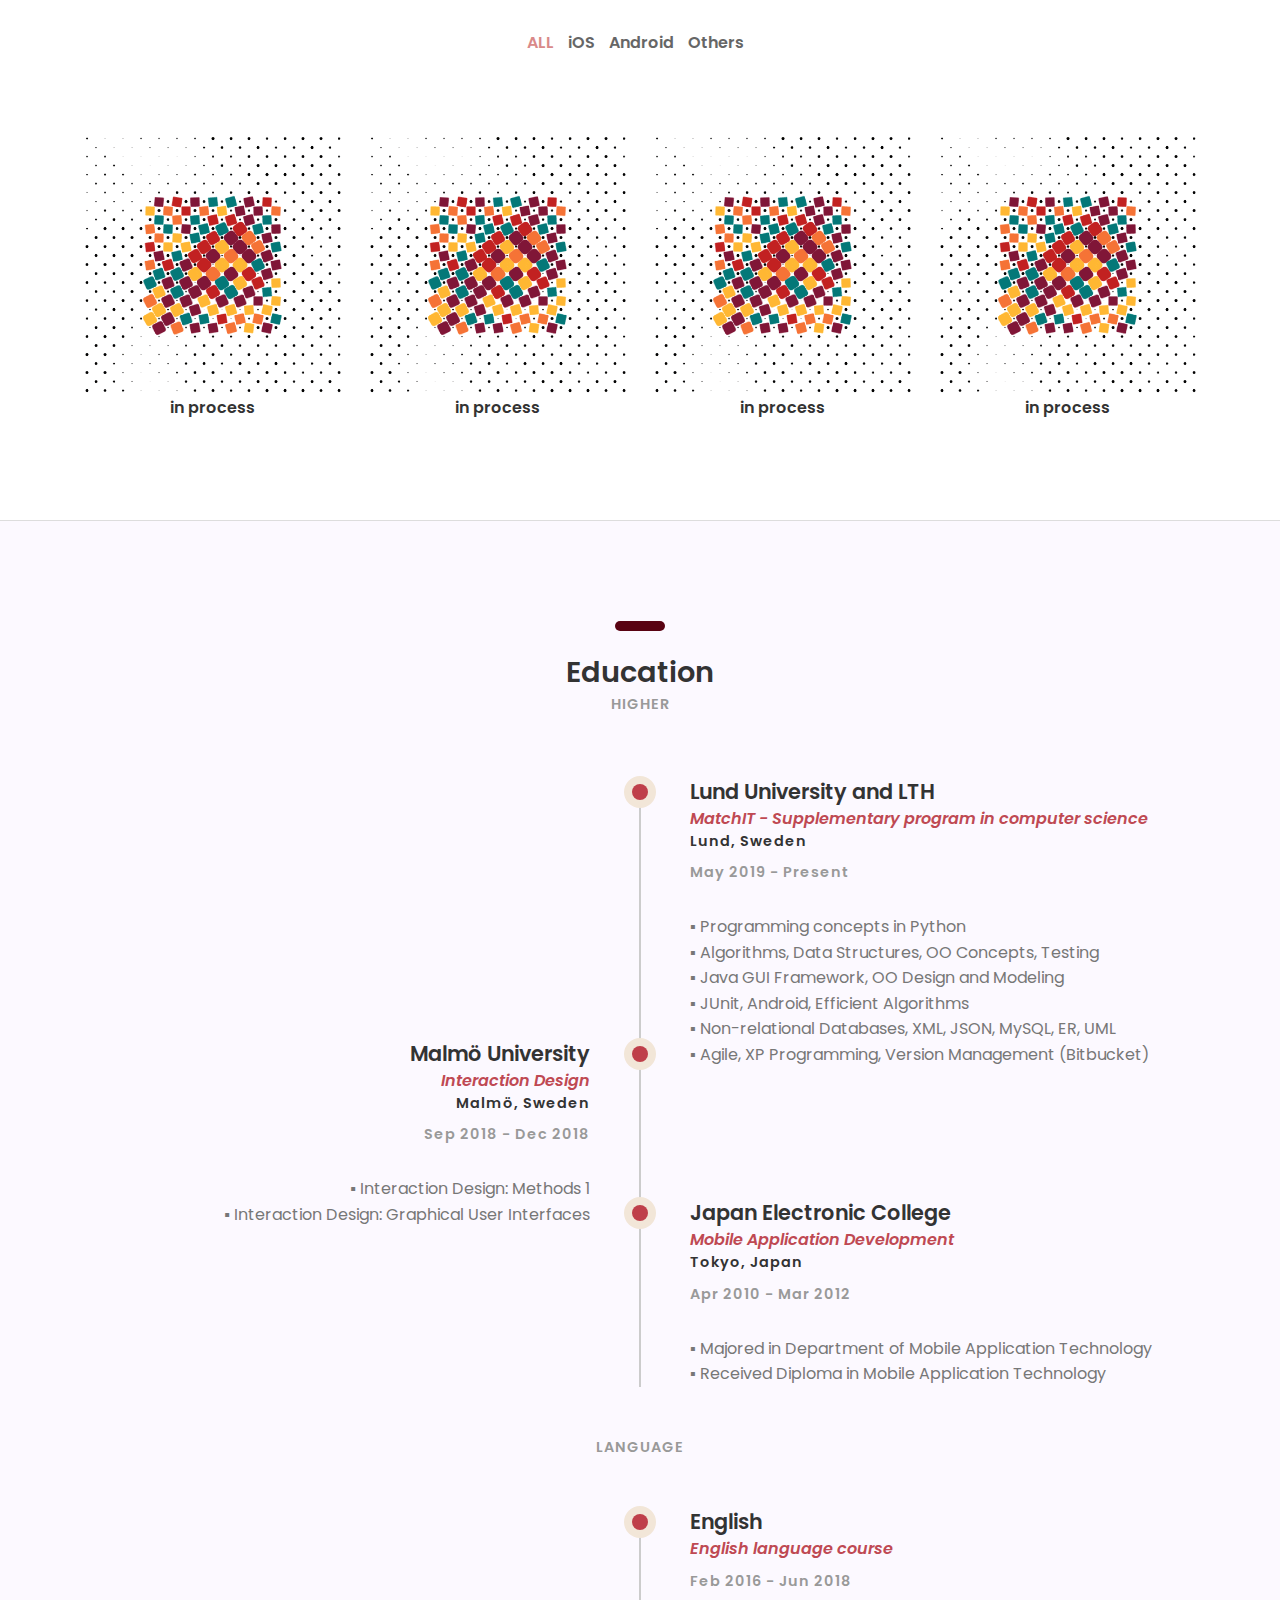
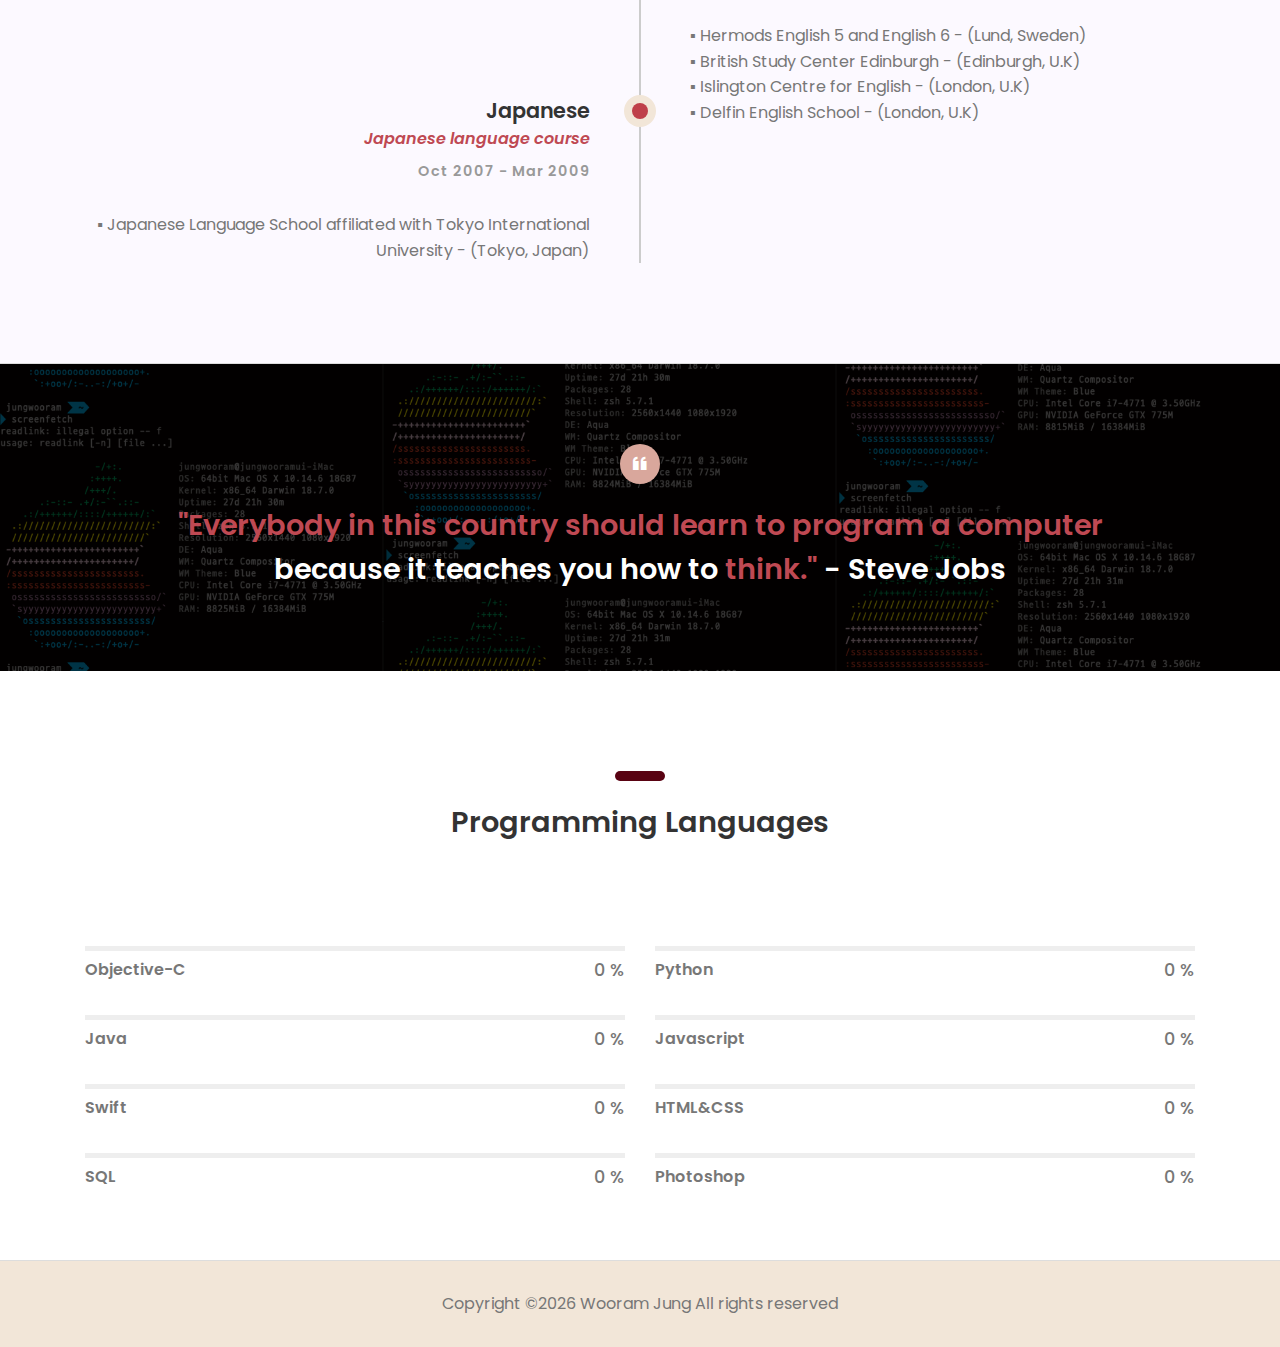
==== commit 97db124b: "update profile" ====
--- a/index.html
+++ b/index.html
@@ -48,7 +48,6 @@
 							<i class="icon ion-ios-telephone-outline"></i>
 							<div class="right-area">
 								<h5>0793-00 77 67</h5>
-								<h6>Monday - Friday</h6>
 							</div><!-- right-area -->
 						</div><!-- info -->
 					</div><!-- col-sm-4 -->
@@ -58,7 +57,6 @@
 							<i class="icon ion-ios-chatboxes-outline"></i>
 							<div class="right-area">
 								<h5>jung.wooram60@gmail.com</h5>
-								<h6>REPLY IN 24 HOURS</h6>
 							</div><!-- right-area -->
 						</div><!-- info -->
 					</div><!-- col-sm-4 -->
@@ -75,7 +73,7 @@
 					
 					<div class="col-sm-10 col-md-5 col-lg-6">		
 							<h2><b>WOORAM JUNG</b></h2>
-							<h4 class="font-yellow"><b> NATIVE MOBILE APPLICATION<br> DEVELOPER</b></h4>
+							<h4 class="font-yellow"><b>Native Mobile Application Developer</b></h4>
 							<ul class="information margin-tb-30">
 								<li><b class="font-yellow">LIVE</b> : Lomma</li>
 								<li><b class="font-yellow">BORN</b> : Jun 5 1984</li>
@@ -120,9 +118,8 @@
 				<div class="col-sm-12">
 					<p class="margin-b-30 left-text" style="font-size: 18px ;" > iOS developer with 4+ years experience and 
 						long international background by both working and studying in different cultures. 
-						I am currently developing my programming skills while learning Python and Java 
-						through the MatchIT program at LTH, Lund University. 
-						Hardworking, strong determination. </p>
+						I am currently deepening my knowledge of object-oriented concepts and Java, as well as 
+						data structures and algorithms through the MatchIT program at LTH, Lund University. </p>
 				</div><!-- col-sm-6 -->
 				<div class="col-sm-12">
 					<p class="margin-b-50"></p>
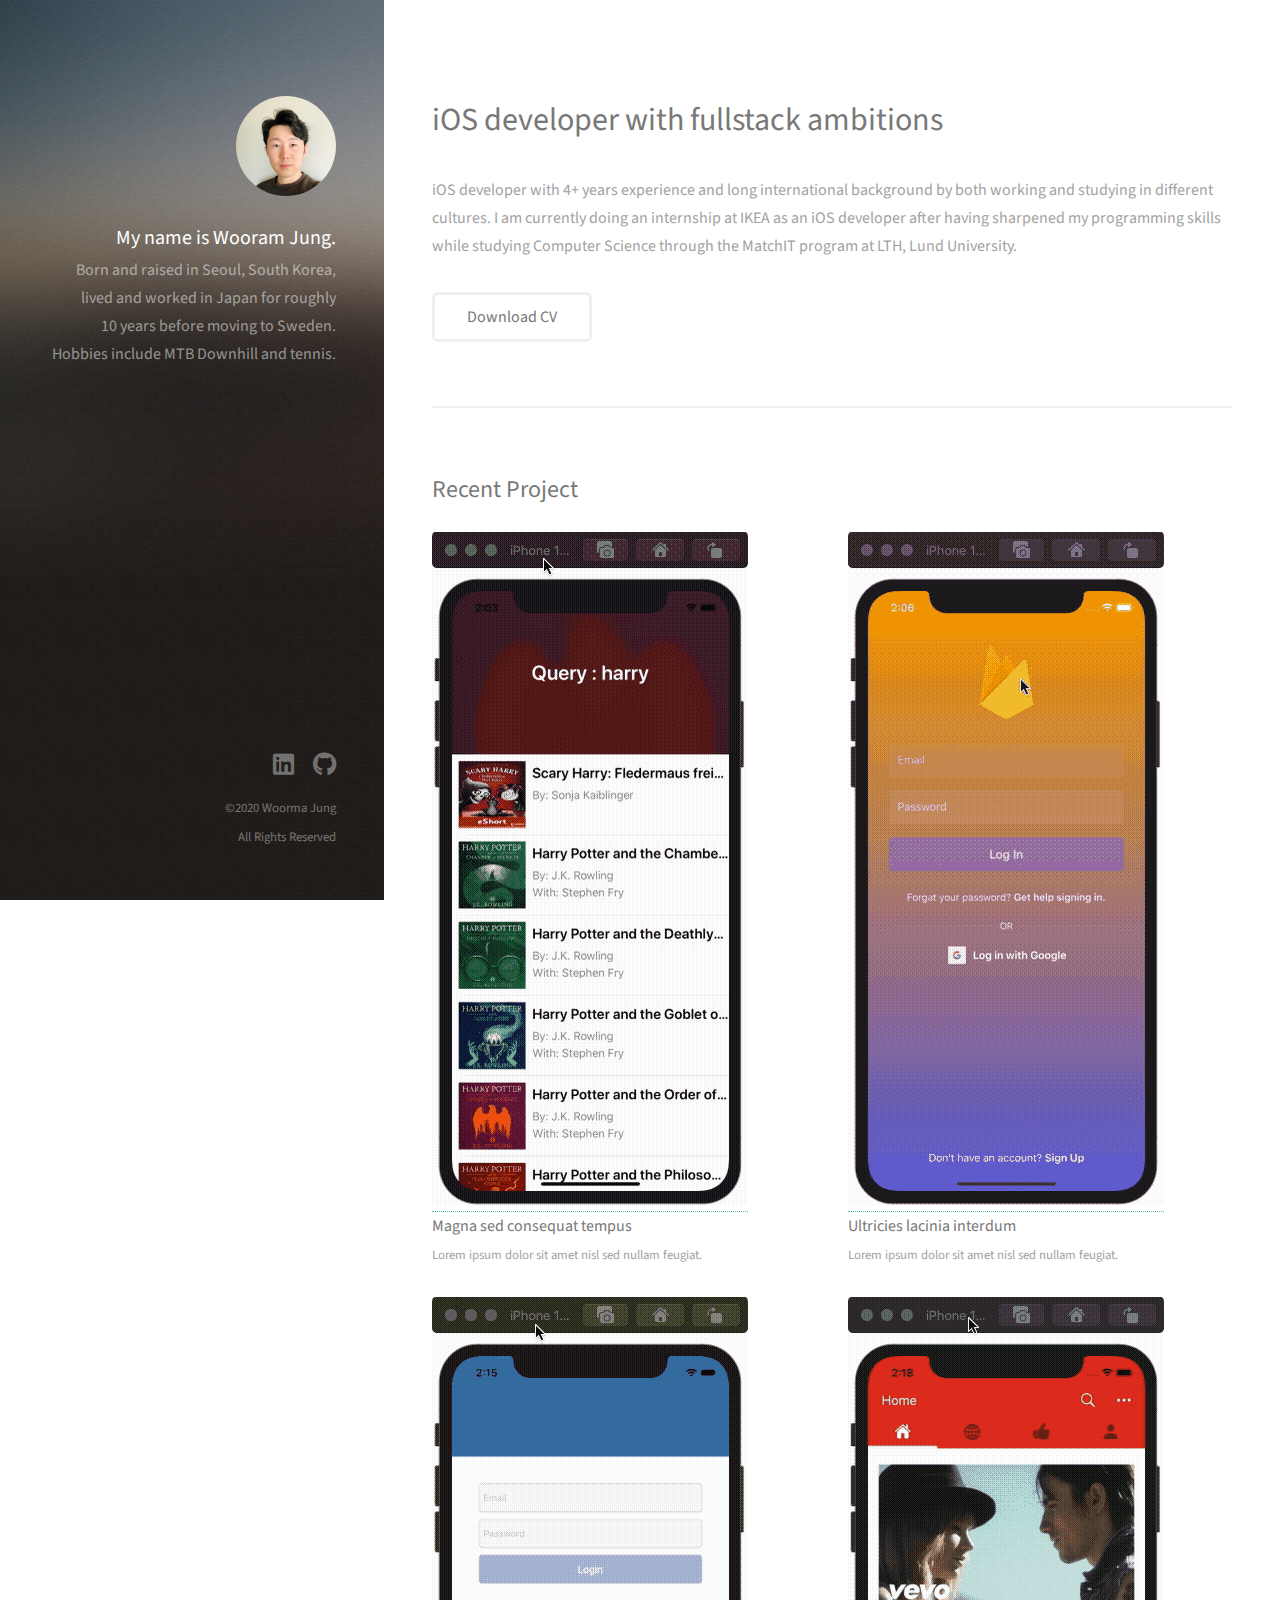
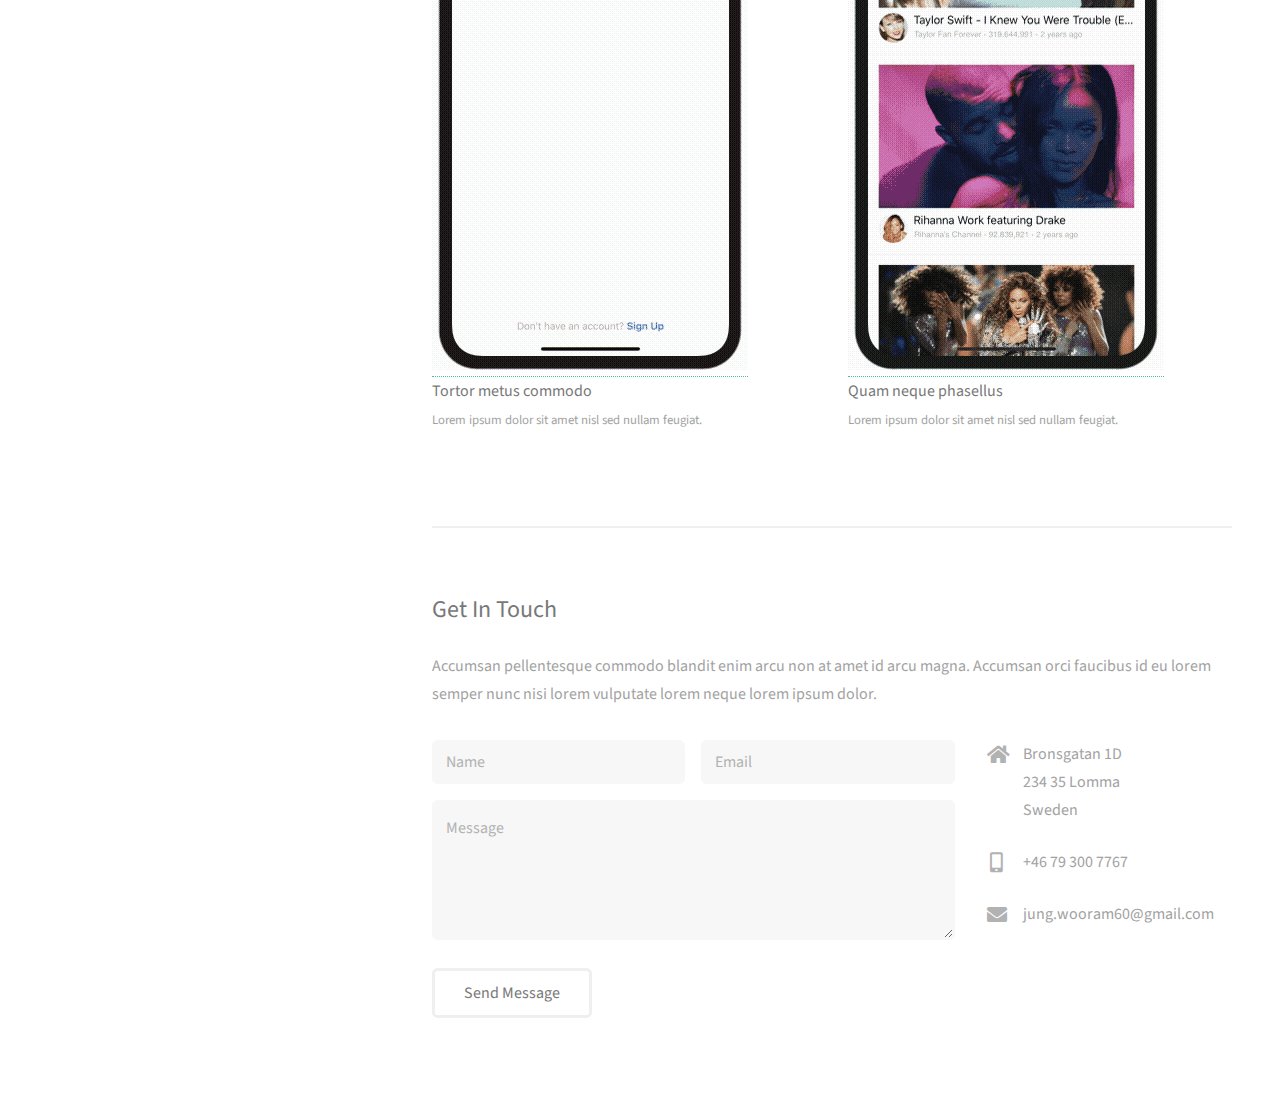
==== commit e3c70981: "update homepage and CV" ====
--- a/index.html
+++ b/index.html
@@ -1,488 +1,139 @@
 <!DOCTYPE HTML>
-<html lang="en">
-<head>
-	<title>I'm Wooram Jung</title>
-	<meta http-equiv="X-UA-Compatible" content="IE=edge">
-    <meta name="viewport" content="width=device-width, initial-scale=1">
-	<meta charset="UTF-8">
+
+<html>
+	<head>
+		<title>iOS Developer</title>
+		<meta charset="utf-8" />
+		<meta name="viewport" content="width=device-width, initial-scale=1, user-scalable=no" />
+		<link rel="stylesheet" href="assets/css/main.css" />
+	</head>
+	<body class="is-preload">
+
+		<!-- Header -->
+			<header id="header">
+				<div class="inner">
+					<a href="#" class="image avatar"><img src="images/profile.jpeg" alt="" /></a>
+					<h1><strong>My name is Wooram Jung.</strong></h1>
+						Born and raised in Seoul, South Korea, 
+						lived and worked in Japan for roughly<br> 10 years before moving to Sweden.<br>
+						Hobbies include MTB Downhill and tennis.
+				</div>
+			</header>
+
+		<!-- Main -->
+			<div id="main">
+
+				<!-- One -->
+					<section id="one">
+						<header class="major">
+							<h2>iOS developer with fullstack ambitions</h2>
+						</header>
+						<p>
+							iOS developer with 4+ years experience and long international background by 
+							both working and studying in different cultures. I am currently doing an internship 
+							at IKEA as an iOS developer after having sharpened my programming skills while 
+							studying Computer Science through the MatchIT program at LTH, Lund University.
+						</p>
+						<ul class="actions">
+							<li><a href="images/pdf/CV.pdf" class="button">Download CV</a></li>
+						</ul>
+					</section>
+
+				<!-- Two -->
+					<section id="two">
+						<h2>Recent Project</h2>
+						<div class="row">
+							<article class="col-6 col-12-xsmall work-item">
+								<a href="https://github.com/w-ryan-jung/Bookcase.git" class="actions"><img src="images/gif/bookcasePreView.gif" alt="" /></a>
+								<h3>Magna sed consequat tempus</h3>
+								<p>Lorem ipsum dolor sit amet nisl sed nullam feugiat.</p>
+							</article>
+							<article class="col-6 col-12-xsmall work-item">
+								<a href="https://github.com/w-ryan-jung/Onboarding.git" class="actions"><img src="images/gif/onboardingPreView.gif" alt="" /></a>
+								<h3>Ultricies lacinia interdum</h3>
+								<p>Lorem ipsum dolor sit amet nisl sed nullam feugiat.</p>
+							</article>
+							<article class="col-6 col-12-xsmall work-item">
+								<a href="https://github.com/w-ryan-jung/Posting.git" class="actions"><img src="images/gif/postingPreView.gif" alt="" /></a>
+								<h3>Tortor metus commodo</h3>
+								<p>Lorem ipsum dolor sit amet nisl sed nullam feugiat.</p>
+							</article>
+							<article class="col-6 col-12-xsmall work-item">
+								<a href="https://github.com/w-ryan-jung/SlideMenuBar.git" class="actions"><img src="images/gif/slideMenuBarPreView.gif" alt="" /></a>
+								<h3>Quam neque phasellus</h3>
+								<p>Lorem ipsum dolor sit amet nisl sed nullam feugiat.</p>
+							</article>
 	
+						</div>
 	
-	<!-- Font -->
-	
-	<link href="https://fonts.googleapis.com/css?family=Poppins:400,500,600,700%7CAllura" rel="stylesheet">
-	
-	<!-- Stylesheets -->
-	
-	<link href="common-css/bootstrap.css" rel="stylesheet">
-	
-	<link href="common-css/ionicons.css" rel="stylesheet">
-	
-	<link href="common-css/fluidbox.min.css" rel="stylesheet">
-	
-	<link href="03-cv-business/css/styles.css" rel="stylesheet">
-	
-	<link href="03-cv-business/css/responsive.css" rel="stylesheet">
-	
-</head>
+					</section>
 
+				<!-- Three -->
+					<section id="three">
+						<h2>Get In Touch</h2>
+						<p>
+							Accumsan pellentesque commodo blandit enim arcu non at amet id arcu magna. 
+							Accumsan orci faucibus id eu lorem semper nunc nisi lorem vulputate lorem 
+							neque lorem ipsum dolor.
+						</p>
+						<div class="row">
+							<div class="col-8 col-12-small">
+								<form method="POST" action="https://formspree.io/jung.wooram60@gmail.com">
+									<div class="row gtr-uniform gtr-50">
+										<div class="col-6 col-12-xsmall"><input type="text" name="name" id="name" placeholder="Name" /></div>
+										<div class="col-6 col-12-xsmall"><input type="email" name="_replyto" id="email" placeholder="Email" /></div>
+										<div class="col-12"><textarea name="message" id="message" placeholder="Message" rows="4"></textarea></div>
+									</div>
+									<br>
+									<ul class="actions">
+										<li><input type="submit" value="Send Message" /></li>
+									</ul>
+								</form>
 
-<body>
-	
-	<section class="intro-section">
-		<div class="container">
-		
-			<div class="heading-wrapper">
-				<div class="row">
-					<div class="col-sm-6 col-md-6 col-lg-4">
-						<div class="info">
-							<i class="icon ion-ios-location-outline"></i>
-							<div class="right-area">
-								<h5>Bronsgatan 1D</h5>
-								<h5>Lomma 234 35, Sweden</h5>
-							</div><!-- right-area -->
-						</div><!-- info -->
-					</div><!-- col-sm-4 -->
-					
-					<div class="col-sm-6 col-md-6 col-lg-4">
-						<div class="info">
-							<i class="icon ion-ios-telephone-outline"></i>
-							<div class="right-area">
-								<h5>0793-00 77 67</h5>
-							</div><!-- right-area -->
-						</div><!-- info -->
-					</div><!-- col-sm-4 -->
-					
-					<div class="col-sm-6 col-md-6 col-lg-4">
-						<div class="info">
-							<i class="icon ion-ios-chatboxes-outline"></i>
-							<div class="right-area">
-								<h5>jung.wooram60@gmail.com</h5>
-							</div><!-- right-area -->
-						</div><!-- info -->
-					</div><!-- col-sm-4 -->
-				</div><!-- row -->
-			</div><!-- heading-wrapper -->
+							</div>
+							<div class="col-4 col-12-small">
+								<ul class="labeled-icons">
+									<li>
+										<h3 class="icon solid fa-home"><span class="label">Address</span></h3>
+										Bronsgatan 1D<br />
+										234 35 Lomma<br />
+										Sweden
+									</li>
+									<li>
+										<h3 class="icon solid fa-mobile-alt"><span class="label">Phone</span></h3>
+										+46 79 300 7767
+									</li>
+									<li>
+										<h3 class="icon solid fa-envelope"><span class="label">Email</span></h3>
+										jung.wooram60@gmail.com
+									</li>
+								</ul>
+							</div>
+						</div>
+					</section>
 			
-		
-			<div class="intro">
-				<div class="row">
-				
-					<div class="col-sm-8 col-md-4 col-lg-3">
-						<div class="profile-img margin-b-30"><img src="images/profile-1.gif" alt=""></div>
-					</div><!-- col-sm-8 -->
-					
-					<div class="col-sm-10 col-md-5 col-lg-6">		
-							<h2><b>WOORAM JUNG</b></h2>
-							<h4 class="font-yellow"><b>Native Mobile Application Developer</b></h4>
-							<ul class="information margin-tb-30">
-								<li><b class="font-yellow">LIVE</b> : Lomma</li>
-								<li><b class="font-yellow">BORN</b> : Jun 5 1984</li>
-								<li><b class="font-yellow">FROM</b> : South Korea</li>
-							</ul>
-							<ul class="social-icons">
-								<li><a href="https://github.com/w-ryan-jung"><i class="ion-social-github"></i></a></li>
-								<li><a href="www.linkedin.com/in/wooramjung"><i class="ion-social-linkedin"></i></a></li>
-							</ul>
-					</div><!-- col-sm-8 -->
-					
-					<div class="col-sm-10 col-md-3 col-lg-3">
-						<a class="downlad-btn" href="images/CV.pdf">Download CV</a>
-					</div><!-- col-lg-2 -->
-			
-				</div><!-- row -->
-			
-			</div><!-- intro -->
-		</div><!-- container -->
-	</section><!-- intro-section -->
+			</div>
 
-	<section class="quoto-section center-text">
-		<div class="container">
-			<div class="row">
-				<div class="col-sm-12">
-					<i class="icon ion-quote"></i>
-					<h3><b>Developer <b><span class="font-yellow">*wooramJung</span> = [ [ Developer  alloc ] init ] ;</b></h3>
-					<h3>[ wooramJung showYouWithYourPassion : <b><span class="font-yellow"> @"Talent In The Making"</span></b> ] ;</h3>
-				</div><!-- col-sm-12 -->
-			</div><!-- row -->
-		</div><!-- container -->
-	</section><!-- quoto-section -->
-	
-	<section class="about-section section" >
-		<div class="container">
-			<div class="row">
-				<div class="col-sm-12 center-text">
-					<div class="heading ">
-						<h3><b>About me</b></h3>
-					</div>
-				</div><!-- col-sm-3 -->
-				<div class="col-sm-12">
-					<p class="margin-b-30 left-text" style="font-size: 18px ;" > iOS developer with 4+ years experience and 
-						long international background by both working and studying in different cultures. 
-						I am currently deepening my knowledge of object-oriented concepts and Java, as well as 
-						data structures and algorithms through the MatchIT program at LTH, Lund University. </p>
-				</div><!-- col-sm-6 -->
-				<div class="col-sm-12">
-					<p class="margin-b-50"></p>
-				</div><!-- col-sm-6 -->
-				
-				<div class="col-sm-12" id="counter">
-					<div class="row" >
-				
-						<div class="col-sm-6 col-md-6 col-lg-3">
-							<div class="counter margin-b-50">
-								<h1 class="title"><b><span class="counter-value" data-duration="400" data-count="2">0</span></b></h1>
-								<h5 class="desc"><b>Platforms Developer</b></h5>
-							</div><!-- counter -->
-						</div><!-- col-md-3-->
-						
-						<div class="col-sm-6 col-md-6 col-lg-3">
-							<div class="counter margin-b-50">
-								<h1 class="title"><b><span class="counter-value" data-duration="1400" data-count="3">0</span></b></h1>
-								<h5 class="desc"><b>Languages Speaker</b></h5>
-							</div><!-- counter -->
-						</div><!-- col-md-3-->
-						
-						<div class="col-sm-6 col-md-6 col-lg-3">
-							<div class="counter margin-b-50">
-								<h1 class="title"><b><span class="counter-value" data-duration="700" data-count="4">0</span></b></h1>
-								<h5 class="desc"><b>Countries Experience</b></h5>
-							</div><!-- counter -->
-						</div><!-- col-md-3-->
-						
-						<div class="col-sm-6 col-md-6 col-lg-3">
-							<div class="counter margin-b-50">
-								<h1 class="title"><b><span class="counter-value" data-duration="2000" data-count="5">0</span></b></h1>
-								<h5 class="desc"><b>Programming Languages</b></h5>
-							</div><!-- counter -->
-						</div><!-- col-md-3-->
-					
-					</div><!-- row-->
-				</div><!-- col-sm-12 -->
-				
-			</div><!-- row -->
-		</div><!-- container -->
-	</section><!-- about-section -->
+		<!-- Footer -->
+			<footer id="footer">
+				<div class="inner">
+					<ul class="icons">
+						<li><a href="https://www.linkedin.com/public-profile/settings?trk=d_flagship3_profile_self_view_public_profile" class="icon brands fa-linkedin"><span class="label">LinkedIn</span></a></li>
+						<li><a href="https://github.com/w-ryan-jung" class="icon brands fa-github"><span class="label">Github</span></a></li>
+					</ul>
+					<ul class="copyright">
+						<li>&copy;2020 Woorma Jung</li><li> All Rights Reserved</a></li>
+					</ul>
+				</div>
+			</footer>
 
+		<!-- Scripts -->
+			<script src="assets/js/jquery.min.js"></script>
+			<script src="assets/js/jquery.poptrox.min.js"></script>
+			<script src="assets/js/browser.min.js"></script>
+			<script src="assets/js/breakpoints.min.js"></script>
+			<script src="assets/js/util.js"></script>
+			<script src="assets/js/main.js"></script>
 
-
-
-
-	<section class="about-section section">
-		<div class="container">
-			<div class="row">
-				<div class="col-sm-12 center-text">
-					<div class="heading ">
-						<h3><b>Programming Experiences and Skills</b></h3><br>
-						<h4 style="font-size:x-large ; color:#BF4953;">iOS Platform Experience</h4>
-					</div>
-				</div><!-- col-sm-3 -->
-				<div class="col-sm-12">
-					<p class="margin-b-30 center-text" > 
-						&squf; JSON object for networking<br>
-						&squf; Xcode and Objective-C for developing iOS<br>
-						&squf; RESTful API integrate to connect iOS applications to back-end<br> 
-						&squf; Structured Query Language such as sqlite for data storage<br>
-						&squf; Cocoa touch framework for iOS UI design and implementation<br>
-						&squf; Git for version control, source code backup and team working<br>
-						&squf; Dependency manage tool such as Cocoapods for using library<br>
-						&squf; 3rd Party API integration such as Facebook, Twitter, Youtube, Instagram<br>
-						&squf; GCD(Grand Central Dispatch) for smooth UserInterface and multi tasking<br>
-						&squf; Developing iOS applications from designing to publishing in app store as well as updating, localized
-					</p><br>
-				</div><!-- col-sm-6 -->
-				<div class="col-sm-12">
-
-					<div class="col-sm-12 center-text">
-							<h4 style="font-size:x-large ; color:#BF4953;">Other Platforms Experience</h4><br><br>
-					</div><!-- col-sm-3 -->
-				
-				<div class="col-sm-12">
-					<p class="margin-b-30 center-text" > 
-						&squf; HTML & CSS, and Javascript for creating own homepage<br>
-						&squf; Pandas and Scipy for data analytics with python<br>
-						&squf; Scrapy for web data crawling with python<br> 
-					</p>
-				</div><!-- col-sm-6 -->
-				<div class="col-sm-12">
-					<p class="margin-b-50"></p>
-				</div><!-- col-sm-6 -->
-				
-			</div><!-- row -->
-		</div><!-- container -->
-	</section><!-- about-section -->
-
-
-
-	<section class="experience-section section center-text">
-		<div class="container">
-			<div class="row">
-				<div class="col-sm-12">
-					<div class="heading">
-						<h3><b>Work</b></h3>
-						<h6 class="font-lite-black"><b>PREVIOUS JOBS</b></h6>
-					</div>
-				</div><!-- col-sm-3 -->
-				
-				<div class="col-sm-12">
-					<div class="experience margin-b-50">
-						<h4><b>iOS Developer, Co-Founder</b></h4>
-						<h5 class="font-yellow"><b>TNE Inc (Tokyo, Japan)</b></h5>
-						<h6 class="font-lite-black margin-t-10">May 2013 - Dec 2015</h6>
-						<p class="margin-tb-30">
-							&squf; Founding member of TNE Inc., in charge of the iOS development and design<br>
-							&squf; Developed and designed five apps, one which was ranked one of the top App Stores for two weeks in Japan	
-						</p>
-					</div><!-- experience -->
-					
-					<div class="experience margin-b-50">
-						<h4><b>iOS Developer</b></h4>
-						<h5 class="font-yellow"><b>Beyond Inc (Tokyo, Japan)</b></h5>
-						<h6 class="font-lite-black margin-t-10">Mar 2012 - May 2013</h6>
-						<p class="margin-tb-30">
-							&squf; Developed and updated three projects as the representative and person in charge of iOS development	
-						</p>
-					</div><!-- experience -->
-					
-				</div><!-- col-sm-9 -->
-			</div><!-- row -->
-		</div><!-- container -->
-	</section><!-- experience-section -->
-
-
-	
-	
-	<section class="portfolio-section section center-text">
-		<div class="container">
-			<div class="row">
-				<div class="col-sm-12">
-					<div class="heading">
-						<h3><b>Portfolio</b></h3>
-						<h6 class="font-lite-black"><b>Projects</b></h6>
-					</div>
-				</div><!-- col-sm-12 -->
-				
-				<div class="col-sm-12">
-					<div class="portfolioFilter clearfix margin-b-80">
-						<a href="#" data-filter="*" class="current"><b>ALL</b></a>
-						<a href="#" data-filter=".iOS"><b>iOS</b></a>
-						<a href="#" data-filter=".Android"><b>Android</b></a>
-						<a href="#" data-filter=".Others"><b>Others</b></a>
-					</div><!-- portfolioFilter -->
-				</div><!-- col-sm-8 -->
-			</div><!-- row -->
-			
-			<div class="portfolioContainer margin-b-50">
-				
-				<div class="p-item iOS">
-					<a href="images/giphy.gif" data-fluidbox>
-						<img src="images/giphy.gif" alt="">in process</a>
-				</div><!-- p-item -->
-				
-				<div class="p-item Android">
-					<a href="images/giphy.gif" data-fluidbox>
-						<img src="images/giphy.gif" alt="">in process</a>
-				</div><!-- p-item -->
-				
-				<div class="p-item iOS">
-					<a href="images/giphy.gif" data-fluidbox>
-						<img src="images/giphy.gif" alt="">in process</a>
-				</div><!-- p-item -->
-				
-				<div class="p-item Others">
-					<a class="img" href="images/giphy.gif" data-fluidbox>
-						<img src="images/giphy.gif" alt="">in process</a>
-				</div><!-- p-item -->
-			
-			</div><!-- portfolioContainer -->
-		</div><!-- container -->
-	</section><!-- portfolio-section -->
-	
-	
-	<section class="education-section section" style = "background: #FCF9FF">
-		<div class="container">
-			<div class="row">
-				<div class="col-sm-12 center-text">
-					<div class="heading">
-						<h3><b>Education</b></h3>
-						<h6 class="font-lite-black"><b>HIGHER</b></h6>
-					</div>
-				</div><!-- col-sm-3 -->
-				
-				<div class="col-sm-12">
-				
-					<div class="education-wrapper margin-b-50">
-						
-
-					<div class="education right">
-							<h4><b>Lund University and LTH</b></h4>
-							<h5 class="font-yellow"><b><i>MatchIT - Supplementary program in computer science</i></b></h5>
-							<h6>Lund, Sweden<h6>
-							<h6 class="font-lite-black margin-t-10">May 2019 - Present</h6>
-							<p class="margin-t-30">
-								&squf; Programming concepts in Python<br>
-								&squf; Algorithms, Data Structures, OO Concepts, Testing<br>
-								&squf; Java GUI Framework, OO Design and Modeling<br>
-								&squf; JUnit, Android, Efficient Algorithms<br>
-								&squf; Non-relational Databases, XML, JSON, MySQL, ER, UML<br>
-								&squf; Agile, XP Programming, Version Management (Bitbucket)</p>
-						</div><!-- education -->
-						
-					
-						<div class="education left">
-							<h4><b>Malmö University</b></h4>
-							<h5 class="font-yellow"><b><i>Interaction Design</i></b></h5>
-							<h6>Malmö, Sweden<h6>
-							<h6 class="font-lite-black margin-t-10">Sep 2018 - Dec 2018</h6>
-							<p class="margin-t-30">
-								&squf; Interaction Design: Methods 1<br>
-								&squf; Interaction Design: Graphical User Interfaces
-							</p>
-						</div><!-- education -->
-						
-						<div class="education right">
-							<h4><b>Japan Electronic College</b></h4>
-							<h5 class="font-yellow"><b><i>Mobile Application Development</i></b></h5>
-							<h6>Tokyo, Japan<h6>
-							<h6 class="font-lite-black margin-t-10">Apr 2010 - Mar 2012</h6>
-							<p class="margin-t-30">
-								&squf; Majored in Department of Mobile Application Technology<br>
-								&squf; Received Diploma in Mobile Application Technology
-							</p>
-						</div><!-- education -->
-						
-
-					</div><!-- education-wrapper -->
-				</div><!-- col-sm-9 -->
-			<div class="col-sm-12"><!-- col-sm-12 -->
-				
-			<div class="col-sm-12 center-text">
-				<h6 class="font-lite-black"><b>LANGUAGE</b></h6><br><br>
-			</div>
-					
-				<div class="education-wrapper margin-b-50">		
-					
-						<div class="education right">
-							<h4><b>English</b></h4>
-							<h5 class="font-yellow"><b><i>English language course</i></b></h5>
-							<h6 class="font-lite-black margin-t-10">Feb 2016 - Jun 2018</h6>
-							<p class="margin-t-30">
-								&squf; Hermods English 5 and English 6  - (Lund, Sweden)<br>
-								&squf; British Study Center Edinburgh - (Edinburgh, U.K)<br>
-								&squf; Islington Centre for English - (London, U.K)<br>
-								&squf; Delfin English School - (London, U.K)<br>
-							<p>
-
-						</div><!-- education -->
-						
-					
-						<div class="education left">
-							<h4><b>Japanese</b></h4>
-							<h5 class="font-yellow"><b><i>Japanese language course</i></b></h5>
-							<h6 class="font-lite-black margin-t-10">Oct 2007 - Mar 2009</h6>
-							<p class="margin-t-30">
-								&squf; Japanese Language School affiliated with Tokyo International University - (Tokyo, Japan)<br>
-							</p>
-						</div><!-- education -->
-						
-					
-					</div><!-- education-wrapper -->
-				</div><!-- col-sm-9 -->
-			</div><!-- row -->
-		</div><!-- container -->
-	</section><!-- education-section -->
-	
-	
-		<section class="quoto-section center-text">
-		<div class="container">
-			<div class="row">
-				<div class="col-sm-12">
-					<i class="icon ion-quote"></i>
-					<h3 class="font-yellow"><b>"Everybody in this country should learn to program a computer</b></h3>
-					<h3><b>because it teaches you how to <span class="font-yellow">think."</span>
-					- Steve Jobs</b></h3>
-				</div><!-- col-sm-12 -->
-			</div><!-- row -->
-		</div><!-- container -->
-	</section><!-- quoto-section -->
-	
-	<section class="skills-section section">
-		<div class="container">
-			<div class="row">
-				<div class="col-sm-12 center-text">
-					<div class="heading">
-						<h3><b>Programming Languages</b></h3>
-						<h6 class="font-lite-black"><b></b></h6>
-					</div>
-				</div><!-- col-sm-12 -->
-			
-				<div class="col-sm-12 col-md-6">
-					
-					
-					<p class="margin-tb-30"></p>
-						
-					<div class="line-progress margin-b-20" data-prog-percent=".90"><div></div>
-						<p class="progress-title"><b>Objective-C</b></p></div>
-
-					<div class="line-progress margin-b-20" data-prog-percent=".87"><div></div>
-						<p class="progress-title"><b>Java</b></p></div>
-					
-					<div class="line-progress margin-b-20" data-prog-percent=".70"><div></div>
-						<p class="progress-title"><b>Swift</b></p></div>
-					
-					<div class="line-progress margin-b-20" data-prog-percent=".70"><div></div>
-						<p class="progress-title"><b>SQL</b></p></div>
-
-				</div><!-- col-md-6 -->
-				
-				<div class="col-sm-12 col-md-6">
-					
-					
-					<p class="margin-tb-30"></p>
-						
-					<div class="line-progress margin-b-20" data-prog-percent=".70"><div></div>
-						<p class="progress-title"><b>Python</b></p></div>
-					
-					<div class="line-progress margin-b-20" data-prog-percent=".70"><div></div>
-						<p class="progress-title"><b>Javascript</b></p></div>
-					
-					<div class="line-progress margin-b-20" data-prog-percent=".70"><div></div>
-						<p class="progress-title"><b>HTML&CSS</b></p></div>
-					
-					<div class="line-progress margin-b-20" data-prog-percent=".70"><div></div>
-						<p class="progress-title"><b>Photoshop</b></p></div>
-
-				</div><!-- col-md-6 -->
-			</div><!-- row -->
-		</div><!-- container -->
-	</section><!-- skills-section -->
-	
-	
-	<footer>
-		<p class="copyright">
-					<!-- Link back to Colorlib can't be removed. Template is licensed under CC BY 3.0. -->
-		Copyright &copy;<script>document.write(new Date().getFullYear());</script> Wooram Jung All rights reserved</a>
-		<!-- Link back to Colorlib can't be removed. Template is licensed under CC BY 3.0. -->
-		</p>
-	</footer>
-	
-	
-	<!-- SCIPTS -->
-	
-	<script src="common-js/jquery-3.2.1.min.js"></script>
-	
-	<script src="common-js/tether.min.js"></script>
-	
-	<script src="common-js/bootstrap.js"></script>
-	
-	<script src="common-js/isotope.pkgd.min.js"></script>
-	
-	<script src="common-js/jquery.waypoints.min.js"></script>
-	
-	<script src="common-js/progressbar.min.js"></script>
-	
-	<script src="common-js/jquery.fluidbox.min.js"></script>
-	
-	<script src="common-js/scripts.js"></script>
-	
-</body>
+	</body>
 </html>--- a/assets/css/main.css
+++ b/assets/css/main.css
@@ -0,0 +1,3221 @@
+@import url("fontawesome-all.min.css");
+@import url("https://fonts.googleapis.com/css?family=Source+Sans+Pro:400,400italic");
+
+/*
+	Strata by HTML5 UP
+	html5up.net | @ajlkn
+	Free for personal and commercial use under the CCA 3.0 license (html5up.net/license)
+*/
+
+html, body, div, span, applet, object,
+iframe, h1, h2, h3, h4, h5, h6, p, blockquote,
+pre, a, abbr, acronym, address, big, cite,
+code, del, dfn, em, img, ins, kbd, q, s, samp,
+small, strike, strong, sub, sup, tt, var, b,
+u, i, center, dl, dt, dd, ol, ul, li, fieldset,
+form, label, legend, table, caption, tbody,
+tfoot, thead, tr, th, td, article, aside,
+canvas, details, embed, figure, figcaption,
+footer, header, hgroup, menu, nav, output, ruby,
+section, summary, time, mark, audio, video {
+	margin: 0;
+	padding: 0;
+	border: 0;
+	font-size: 100%;
+	font: inherit;
+	vertical-align: baseline;}
+
+article, aside, details, figcaption, figure,
+footer, header, hgroup, menu, nav, section {
+	display: block;}
+
+body {
+	line-height: 1;
+}
+
+ol, ul {
+	list-style: none;
+}
+
+blockquote, q {
+	quotes: none;
+}
+
+	blockquote:before, blockquote:after, q:before, q:after {
+		content: '';
+		content: none;
+	}
+
+table {
+	border-collapse: collapse;
+	border-spacing: 0;
+}
+
+body {
+	-webkit-text-size-adjust: none;
+}
+
+mark {
+	background-color: transparent;
+	color: inherit;
+}
+
+input::-moz-focus-inner {
+	border: 0;
+	padding: 0;
+}
+
+input, select, textarea {
+	-moz-appearance: none;
+	-webkit-appearance: none;
+	-ms-appearance: none;
+	appearance: none;
+}
+
+/* Basic */
+
+	html {
+		box-sizing: border-box;
+	}
+
+	*, *:before, *:after {
+		box-sizing: inherit;
+	}
+
+	body {
+		background: #fff;
+	}
+
+		body.is-preload *, body.is-preload *:before, body.is-preload *:after {
+			-moz-animation: none !important;
+			-webkit-animation: none !important;
+			-ms-animation: none !important;
+			animation: none !important;
+			-moz-transition: none !important;
+			-webkit-transition: none !important;
+			-ms-transition: none !important;
+			transition: none !important;
+		}
+
+	body, input, select, textarea {
+		color: #a2a2a2;
+		font-family: "Source Sans Pro", Helvetica, sans-serif;
+		font-size: 16pt;
+		font-weight: 400;
+		line-height: 1.75em;
+	}
+
+	a {
+		-moz-transition: color 0.2s ease-in-out, border-color 0.2s ease-in-out;
+		-webkit-transition: color 0.2s ease-in-out, border-color 0.2s ease-in-out;
+		-ms-transition: color 0.2s ease-in-out, border-color 0.2s ease-in-out;
+		transition: color 0.2s ease-in-out, border-color 0.2s ease-in-out;
+		border-bottom: dotted 1px;
+		color: #49bf9d;
+		text-decoration: none;
+	}
+
+		a:hover {
+			border-bottom-color: transparent;
+			color: #49bf9d !important;
+			text-decoration: none;
+		}
+
+	strong, b {
+		color: #787878;
+		font-weight: 400;
+	}
+
+	em, i {
+		font-style: italic;
+	}
+
+	p {
+		margin: 0 0 2em 0;
+	}
+
+	h1, h2, h3, h4, h5, h6 {
+		color: #787878;
+		font-weight: 400;
+		line-height: 1em;
+		margin: 0 0 1em 0;
+	}
+
+		h1 a, h2 a, h3 a, h4 a, h5 a, h6 a {
+			color: inherit;
+			text-decoration: none;
+		}
+
+	h1 {
+		font-size: 2em;
+		line-height: 1.5em;
+	}
+
+	h2 {
+		font-size: 1.5em;
+		line-height: 1.5em;
+	}
+
+	h3 {
+		font-size: 1.25em;
+		line-height: 1.5em;
+	}
+
+	h4 {
+		font-size: 1.1em;
+		line-height: 1.5em;
+	}
+
+	h5 {
+		font-size: 0.9em;
+		line-height: 1.5em;
+	}
+
+	h6 {
+		font-size: 0.7em;
+		line-height: 1.5em;
+	}
+
+	sub {
+		font-size: 0.8em;
+		position: relative;
+		top: 0.5em;
+	}
+
+	sup {
+		font-size: 0.8em;
+		position: relative;
+		top: -0.5em;
+	}
+
+	hr {
+		border: 0;
+		border-bottom: solid 2px #efefef;
+		margin: 2em 0;
+	}
+
+		hr.major {
+			margin: 3em 0;
+		}
+
+	blockquote {
+		border-left: solid 6px #efefef;
+		font-style: italic;
+		margin: 0 0 2em 0;
+		padding: 0.5em 0 0.5em 1.5em;
+	}
+
+	code {
+		background: #f7f7f7;
+		border-radius: 0.35em;
+		border: solid 2px #efefef;
+		font-family: "Courier New", monospace;
+		font-size: 0.9em;
+		margin: 0 0.25em;
+		padding: 0.25em 0.65em;
+	}
+
+	pre {
+		-webkit-overflow-scrolling: touch;
+		font-family: "Courier New", monospace;
+		font-size: 0.9em;
+		margin: 0 0 2em 0;
+	}
+
+		pre code {
+			display: block;
+			line-height: 1.75em;
+			padding: 1em 1.5em;
+			overflow-x: auto;
+		}
+
+	.align-left {
+		text-align: left;
+	}
+
+	.align-center {
+		text-align: center;
+	}
+
+	.align-right {
+		text-align: right;
+	}
+
+/* Container */
+
+	.container {
+		margin: 0 auto;
+		max-width: calc(100% - 4em);
+		width: 100%;
+	}
+
+		.container.xsmall {
+			width: 25%;
+		}
+
+		.container.small {
+			width: 50%;
+		}
+
+		.container.medium {
+			width: 75%;
+		}
+
+		.container.large {
+			width: 125%;
+		}
+
+		.container.xlarge {
+			width: 150%;
+		}
+
+		.container.max {
+			width: 100%;
+		}
+
+		@media screen and (max-width: 980px) {
+
+			.container {
+				width: 100% !important;
+				max-width: 100% !important;
+			}
+
+		}
+
+		@media screen and (max-width: 480px) {
+
+			.container {
+				max-width: calc(100% - 3em);
+			}
+
+		}
+
+/* Row */
+
+	.row {
+		display: flex;
+		flex-wrap: wrap;
+		box-sizing: border-box;
+		align-items: stretch;
+	}
+
+		.row > * {
+			box-sizing: border-box;
+		}
+
+		.row.gtr-uniform > * > :last-child {
+			margin-bottom: 0;
+		}
+
+		.row.aln-left {
+			justify-content: flex-start;
+		}
+
+		.row.aln-center {
+			justify-content: center;
+		}
+
+		.row.aln-right {
+			justify-content: flex-end;
+		}
+
+		.row.aln-top {
+			align-items: flex-start;
+		}
+
+		.row.aln-middle {
+			align-items: center;
+		}
+
+		.row.aln-bottom {
+			align-items: flex-end;
+		}
+
+		.row > .imp {
+			order: -1;
+		}
+
+		.row > .col-1 {
+			width: 8.33333%;
+		}
+
+		.row > .off-1 {
+			margin-left: 8.33333%;
+		}
+
+		.row > .col-2 {
+			width: 16.66667%;
+		}
+
+		.row > .off-2 {
+			margin-left: 16.66667%;
+		}
+
+		.row > .col-3 {
+			width: 25%;
+		}
+
+		.row > .off-3 {
+			margin-left: 25%;
+		}
+
+		.row > .col-4 {
+			width: 33.33333%;
+		}
+
+		.row > .off-4 {
+			margin-left: 33.33333%;
+		}
+
+		.row > .col-5 {
+			width: 41.66667%;
+		}
+
+		.row > .off-5 {
+			margin-left: 41.66667%;
+		}
+
+		.row > .col-6 {
+			width: 50%;
+		}
+
+		.row > .off-6 {
+			margin-left: 50%;
+		}
+
+		.row > .col-7 {
+			width: 58.33333%;
+		}
+
+		.row > .off-7 {
+			margin-left: 58.33333%;
+		}
+
+		.row > .col-8 {
+			width: 66.66667%;
+		}
+
+		.row > .off-8 {
+			margin-left: 66.66667%;
+		}
+
+		.row > .col-9 {
+			width: 75%;
+		}
+
+		.row > .off-9 {
+			margin-left: 75%;
+		}
+
+		.row > .col-10 {
+			width: 83.33333%;
+		}
+
+		.row > .off-10 {
+			margin-left: 83.33333%;
+		}
+
+		.row > .col-11 {
+			width: 91.66667%;
+		}
+
+		.row > .off-11 {
+			margin-left: 91.66667%;
+		}
+
+		.row > .col-12 {
+			width: 100%;
+		}
+
+		.row > .off-12 {
+			margin-left: 100%;
+		}
+
+		.row.gtr-0 {
+			margin-top: 0;
+			margin-left: 0em;
+		}
+
+			.row.gtr-0 > * {
+				padding: 0 0 0 0em;
+			}
+
+			.row.gtr-0.gtr-uniform {
+				margin-top: 0em;
+			}
+
+				.row.gtr-0.gtr-uniform > * {
+					padding-top: 0em;
+				}
+
+		.row.gtr-25 {
+			margin-top: 0;
+			margin-left: -0.625em;
+		}
+
+			.row.gtr-25 > * {
+				padding: 0 0 0 0.625em;
+			}
+
+			.row.gtr-25.gtr-uniform {
+				margin-top: -0.625em;
+			}
+
+				.row.gtr-25.gtr-uniform > * {
+					padding-top: 0.625em;
+				}
+
+		.row.gtr-50 {
+			margin-top: 0;
+			margin-left: -1.25em;
+		}
+
+			.row.gtr-50 > * {
+				padding: 0 0 0 1.25em;
+			}
+
+			.row.gtr-50.gtr-uniform {
+				margin-top: -1.25em;
+			}
+
+				.row.gtr-50.gtr-uniform > * {
+					padding-top: 1.25em;
+				}
+
+		.row {
+			margin-top: 0;
+			margin-left: -2.5em;
+		}
+
+			.row > * {
+				padding: 0 0 0 2.5em;
+			}
+
+			.row.gtr-uniform {
+				margin-top: -2.5em;
+			}
+
+				.row.gtr-uniform > * {
+					padding-top: 2.5em;
+				}
+
+		.row.gtr-150 {
+			margin-top: 0;
+			margin-left: -3.75em;
+		}
+
+			.row.gtr-150 > * {
+				padding: 0 0 0 3.75em;
+			}
+
+			.row.gtr-150.gtr-uniform {
+				margin-top: -3.75em;
+			}
+
+				.row.gtr-150.gtr-uniform > * {
+					padding-top: 3.75em;
+				}
+
+		.row.gtr-200 {
+			margin-top: 0;
+			margin-left: -5em;
+		}
+
+			.row.gtr-200 > * {
+				padding: 0 0 0 5em;
+			}
+
+			.row.gtr-200.gtr-uniform {
+				margin-top: -5em;
+			}
+
+				.row.gtr-200.gtr-uniform > * {
+					padding-top: 5em;
+				}
+
+		@media screen and (max-width: 1800px) {
+
+			.row {
+				display: flex;
+				flex-wrap: wrap;
+				box-sizing: border-box;
+				align-items: stretch;
+			}
+
+				.row > * {
+					box-sizing: border-box;
+				}
+
+				.row.gtr-uniform > * > :last-child {
+					margin-bottom: 0;
+				}
+
+				.row.aln-left {
+					justify-content: flex-start;
+				}
+
+				.row.aln-center {
+					justify-content: center;
+				}
+
+				.row.aln-right {
+					justify-content: flex-end;
+				}
+
+				.row.aln-top {
+					align-items: flex-start;
+				}
+
+				.row.aln-middle {
+					align-items: center;
+				}
+
+				.row.aln-bottom {
+					align-items: flex-end;
+				}
+
+				.row > .imp-xlarge {
+					order: -1;
+				}
+
+				.row > .col-1-xlarge {
+					width: 8.33333%;
+				}
+
+				.row > .off-1-xlarge {
+					margin-left: 8.33333%;
+				}
+
+				.row > .col-2-xlarge {
+					width: 16.66667%;
+				}
+
+				.row > .off-2-xlarge {
+					margin-left: 16.66667%;
+				}
+
+				.row > .col-3-xlarge {
+					width: 25%;
+				}
+
+				.row > .off-3-xlarge {
+					margin-left: 25%;
+				}
+
+				.row > .col-4-xlarge {
+					width: 33.33333%;
+				}
+
+				.row > .off-4-xlarge {
+					margin-left: 33.33333%;
+				}
+
+				.row > .col-5-xlarge {
+					width: 41.66667%;
+				}
+
+				.row > .off-5-xlarge {
+					margin-left: 41.66667%;
+				}
+
+				.row > .col-6-xlarge {
+					width: 50%;
+				}
+
+				.row > .off-6-xlarge {
+					margin-left: 50%;
+				}
+
+				.row > .col-7-xlarge {
+					width: 58.33333%;
+				}
+
+				.row > .off-7-xlarge {
+					margin-left: 58.33333%;
+				}
+
+				.row > .col-8-xlarge {
+					width: 66.66667%;
+				}
+
+				.row > .off-8-xlarge {
+					margin-left: 66.66667%;
+				}
+
+				.row > .col-9-xlarge {
+					width: 75%;
+				}
+
+				.row > .off-9-xlarge {
+					margin-left: 75%;
+				}
+
+				.row > .col-10-xlarge {
+					width: 83.33333%;
+				}
+
+				.row > .off-10-xlarge {
+					margin-left: 83.33333%;
+				}
+
+				.row > .col-11-xlarge {
+					width: 91.66667%;
+				}
+
+				.row > .off-11-xlarge {
+					margin-left: 91.66667%;
+				}
+
+				.row > .col-12-xlarge {
+					width: 100%;
+				}
+
+				.row > .off-12-xlarge {
+					margin-left: 100%;
+				}
+
+				.row.gtr-0 {
+					margin-top: 0;
+					margin-left: 0em;
+				}
+
+					.row.gtr-0 > * {
+						padding: 0 0 0 0em;
+					}
+
+					.row.gtr-0.gtr-uniform {
+						margin-top: 0em;
+					}
+
+						.row.gtr-0.gtr-uniform > * {
+							padding-top: 0em;
+						}
+
+				.row.gtr-25 {
+					margin-top: 0;
+					margin-left: -0.625em;
+				}
+
+					.row.gtr-25 > * {
+						padding: 0 0 0 0.625em;
+					}
+
+					.row.gtr-25.gtr-uniform {
+						margin-top: -0.625em;
+					}
+
+						.row.gtr-25.gtr-uniform > * {
+							padding-top: 0.625em;
+						}
+
+				.row.gtr-50 {
+					margin-top: 0;
+					margin-left: -1.25em;
+				}
+
+					.row.gtr-50 > * {
+						padding: 0 0 0 1.25em;
+					}
+
+					.row.gtr-50.gtr-uniform {
+						margin-top: -1.25em;
+					}
+
+						.row.gtr-50.gtr-uniform > * {
+							padding-top: 1.25em;
+						}
+
+				.row {
+					margin-top: 0;
+					margin-left: -2.5em;
+				}
+
+					.row > * {
+						padding: 0 0 0 2.5em;
+					}
+
+					.row.gtr-uniform {
+						margin-top: -2.5em;
+					}
+
+						.row.gtr-uniform > * {
+							padding-top: 2.5em;
+						}
+
+				.row.gtr-150 {
+					margin-top: 0;
+					margin-left: -3.75em;
+				}
+
+					.row.gtr-150 > * {
+						padding: 0 0 0 3.75em;
+					}
+
+					.row.gtr-150.gtr-uniform {
+						margin-top: -3.75em;
+					}
+
+						.row.gtr-150.gtr-uniform > * {
+							padding-top: 3.75em;
+						}
+
+				.row.gtr-200 {
+					margin-top: 0;
+					margin-left: -5em;
+				}
+
+					.row.gtr-200 > * {
+						padding: 0 0 0 5em;
+					}
+
+					.row.gtr-200.gtr-uniform {
+						margin-top: -5em;
+					}
+
+						.row.gtr-200.gtr-uniform > * {
+							padding-top: 5em;
+						}
+
+		}
+
+		@media screen and (max-width: 1280px) {
+
+			.row {
+				display: flex;
+				flex-wrap: wrap;
+				box-sizing: border-box;
+				align-items: stretch;
+			}
+
+				.row > * {
+					box-sizing: border-box;
+				}
+
+				.row.gtr-uniform > * > :last-child {
+					margin-bottom: 0;
+				}
+
+				.row.aln-left {
+					justify-content: flex-start;
+				}
+
+				.row.aln-center {
+					justify-content: center;
+				}
+
+				.row.aln-right {
+					justify-content: flex-end;
+				}
+
+				.row.aln-top {
+					align-items: flex-start;
+				}
+
+				.row.aln-middle {
+					align-items: center;
+				}
+
+				.row.aln-bottom {
+					align-items: flex-end;
+				}
+
+				.row > .imp-large {
+					order: -1;
+				}
+
+				.row > .col-1-large {
+					width: 8.33333%;
+				}
+
+				.row > .off-1-large {
+					margin-left: 8.33333%;
+				}
+
+				.row > .col-2-large {
+					width: 16.66667%;
+				}
+
+				.row > .off-2-large {
+					margin-left: 16.66667%;
+				}
+
+				.row > .col-3-large {
+					width: 25%;
+				}
+
+				.row > .off-3-large {
+					margin-left: 25%;
+				}
+
+				.row > .col-4-large {
+					width: 33.33333%;
+				}
+
+				.row > .off-4-large {
+					margin-left: 33.33333%;
+				}
+
+				.row > .col-5-large {
+					width: 41.66667%;
+				}
+
+				.row > .off-5-large {
+					margin-left: 41.66667%;
+				}
+
+				.row > .col-6-large {
+					width: 50%;
+				}
+
+				.row > .off-6-large {
+					margin-left: 50%;
+				}
+
+				.row > .col-7-large {
+					width: 58.33333%;
+				}
+
+				.row > .off-7-large {
+					margin-left: 58.33333%;
+				}
+
+				.row > .col-8-large {
+					width: 66.66667%;
+				}
+
+				.row > .off-8-large {
+					margin-left: 66.66667%;
+				}
+
+				.row > .col-9-large {
+					width: 75%;
+				}
+
+				.row > .off-9-large {
+					margin-left: 75%;
+				}
+
+				.row > .col-10-large {
+					width: 83.33333%;
+				}
+
+				.row > .off-10-large {
+					margin-left: 83.33333%;
+				}
+
+				.row > .col-11-large {
+					width: 91.66667%;
+				}
+
+				.row > .off-11-large {
+					margin-left: 91.66667%;
+				}
+
+				.row > .col-12-large {
+					width: 100%;
+				}
+
+				.row > .off-12-large {
+					margin-left: 100%;
+				}
+
+				.row.gtr-0 {
+					margin-top: 0;
+					margin-left: 0em;
+				}
+
+					.row.gtr-0 > * {
+						padding: 0 0 0 0em;
+					}
+
+					.row.gtr-0.gtr-uniform {
+						margin-top: 0em;
+					}
+
+						.row.gtr-0.gtr-uniform > * {
+							padding-top: 0em;
+						}
+
+				.row.gtr-25 {
+					margin-top: 0;
+					margin-left: -0.5em;
+				}
+
+					.row.gtr-25 > * {
+						padding: 0 0 0 0.5em;
+					}
+
+					.row.gtr-25.gtr-uniform {
+						margin-top: -0.5em;
+					}
+
+						.row.gtr-25.gtr-uniform > * {
+							padding-top: 0.5em;
+						}
+
+				.row.gtr-50 {
+					margin-top: 0;
+					margin-left: -1em;
+				}
+
+					.row.gtr-50 > * {
+						padding: 0 0 0 1em;
+					}
+
+					.row.gtr-50.gtr-uniform {
+						margin-top: -1em;
+					}
+
+						.row.gtr-50.gtr-uniform > * {
+							padding-top: 1em;
+						}
+
+				.row {
+					margin-top: 0;
+					margin-left: -2em;
+				}
+
+					.row > * {
+						padding: 0 0 0 2em;
+					}
+
+					.row.gtr-uniform {
+						margin-top: -2em;
+					}
+
+						.row.gtr-uniform > * {
+							padding-top: 2em;
+						}
+
+				.row.gtr-150 {
+					margin-top: 0;
+					margin-left: -3em;
+				}
+
+					.row.gtr-150 > * {
+						padding: 0 0 0 3em;
+					}
+
+					.row.gtr-150.gtr-uniform {
+						margin-top: -3em;
+					}
+
+						.row.gtr-150.gtr-uniform > * {
+							padding-top: 3em;
+						}
+
+				.row.gtr-200 {
+					margin-top: 0;
+					margin-left: -4em;
+				}
+
+					.row.gtr-200 > * {
+						padding: 0 0 0 4em;
+					}
+
+					.row.gtr-200.gtr-uniform {
+						margin-top: -4em;
+					}
+
+						.row.gtr-200.gtr-uniform > * {
+							padding-top: 4em;
+						}
+
+		}
+
+		@media screen and (max-width: 980px) {
+
+			.row {
+				display: flex;
+				flex-wrap: wrap;
+				box-sizing: border-box;
+				align-items: stretch;
+			}
+
+				.row > * {
+					box-sizing: border-box;
+				}
+
+				.row.gtr-uniform > * > :last-child {
+					margin-bottom: 0;
+				}
+
+				.row.aln-left {
+					justify-content: flex-start;
+				}
+
+				.row.aln-center {
+					justify-content: center;
+				}
+
+				.row.aln-right {
+					justify-content: flex-end;
+				}
+
+				.row.aln-top {
+					align-items: flex-start;
+				}
+
+				.row.aln-middle {
+					align-items: center;
+				}
+
+				.row.aln-bottom {
+					align-items: flex-end;
+				}
+
+				.row > .imp-medium {
+					order: -1;
+				}
+
+				.row > .col-1-medium {
+					width: 8.33333%;
+				}
+
+				.row > .off-1-medium {
+					margin-left: 8.33333%;
+				}
+
+				.row > .col-2-medium {
+					width: 16.66667%;
+				}
+
+				.row > .off-2-medium {
+					margin-left: 16.66667%;
+				}
+
+				.row > .col-3-medium {
+					width: 25%;
+				}
+
+				.row > .off-3-medium {
+					margin-left: 25%;
+				}
+
+				.row > .col-4-medium {
+					width: 33.33333%;
+				}
+
+				.row > .off-4-medium {
+					margin-left: 33.33333%;
+				}
+
+				.row > .col-5-medium {
+					width: 41.66667%;
+				}
+
+				.row > .off-5-medium {
+					margin-left: 41.66667%;
+				}
+
+				.row > .col-6-medium {
+					width: 50%;
+				}
+
+				.row > .off-6-medium {
+					margin-left: 50%;
+				}
+
+				.row > .col-7-medium {
+					width: 58.33333%;
+				}
+
+				.row > .off-7-medium {
+					margin-left: 58.33333%;
+				}
+
+				.row > .col-8-medium {
+					width: 66.66667%;
+				}
+
+				.row > .off-8-medium {
+					margin-left: 66.66667%;
+				}
+
+				.row > .col-9-medium {
+					width: 75%;
+				}
+
+				.row > .off-9-medium {
+					margin-left: 75%;
+				}
+
+				.row > .col-10-medium {
+					width: 83.33333%;
+				}
+
+				.row > .off-10-medium {
+					margin-left: 83.33333%;
+				}
+
+				.row > .col-11-medium {
+					width: 91.66667%;
+				}
+
+				.row > .off-11-medium {
+					margin-left: 91.66667%;
+				}
+
+				.row > .col-12-medium {
+					width: 100%;
+				}
+
+				.row > .off-12-medium {
+					margin-left: 100%;
+				}
+
+				.row.gtr-0 {
+					margin-top: 0;
+					margin-left: 0em;
+				}
+
+					.row.gtr-0 > * {
+						padding: 0 0 0 0em;
+					}
+
+					.row.gtr-0.gtr-uniform {
+						margin-top: 0em;
+					}
+
+						.row.gtr-0.gtr-uniform > * {
+							padding-top: 0em;
+						}
+
+				.row.gtr-25 {
+					margin-top: 0;
+					margin-left: -0.5em;
+				}
+
+					.row.gtr-25 > * {
+						padding: 0 0 0 0.5em;
+					}
+
+					.row.gtr-25.gtr-uniform {
+						margin-top: -0.5em;
+					}
+
+						.row.gtr-25.gtr-uniform > * {
+							padding-top: 0.5em;
+						}
+
+				.row.gtr-50 {
+					margin-top: 0;
+					margin-left: -1em;
+				}
+
+					.row.gtr-50 > * {
+						padding: 0 0 0 1em;
+					}
+
+					.row.gtr-50.gtr-uniform {
+						margin-top: -1em;
+					}
+
+						.row.gtr-50.gtr-uniform > * {
+							padding-top: 1em;
+						}
+
+				.row {
+					margin-top: 0;
+					margin-left: -2em;
+				}
+
+					.row > * {
+						padding: 0 0 0 2em;
+					}
+
+					.row.gtr-uniform {
+						margin-top: -2em;
+					}
+
+						.row.gtr-uniform > * {
+							padding-top: 2em;
+						}
+
+				.row.gtr-150 {
+					margin-top: 0;
+					margin-left: -3em;
+				}
+
+					.row.gtr-150 > * {
+						padding: 0 0 0 3em;
+					}
+
+					.row.gtr-150.gtr-uniform {
+						margin-top: -3em;
+					}
+
+						.row.gtr-150.gtr-uniform > * {
+							padding-top: 3em;
+						}
+
+				.row.gtr-200 {
+					margin-top: 0;
+					margin-left: -4em;
+				}
+
+					.row.gtr-200 > * {
+						padding: 0 0 0 4em;
+					}
+
+					.row.gtr-200.gtr-uniform {
+						margin-top: -4em;
+					}
+
+						.row.gtr-200.gtr-uniform > * {
+							padding-top: 4em;
+						}
+
+		}
+
+		@media screen and (max-width: 736px) {
+
+			.row {
+				display: flex;
+				flex-wrap: wrap;
+				box-sizing: border-box;
+				align-items: stretch;
+			}
+
+				.row > * {
+					box-sizing: border-box;
+				}
+
+				.row.gtr-uniform > * > :last-child {
+					margin-bottom: 0;
+				}
+
+				.row.aln-left {
+					justify-content: flex-start;
+				}
+
+				.row.aln-center {
+					justify-content: center;
+				}
+
+				.row.aln-right {
+					justify-content: flex-end;
+				}
+
+				.row.aln-top {
+					align-items: flex-start;
+				}
+
+				.row.aln-middle {
+					align-items: center;
+				}
+
+				.row.aln-bottom {
+					align-items: flex-end;
+				}
+
+				.row > .imp-small {
+					order: -1;
+				}
+
+				.row > .col-1-small {
+					width: 8.33333%;
+				}
+
+				.row > .off-1-small {
+					margin-left: 8.33333%;
+				}
+
+				.row > .col-2-small {
+					width: 16.66667%;
+				}
+
+				.row > .off-2-small {
+					margin-left: 16.66667%;
+				}
+
+				.row > .col-3-small {
+					width: 25%;
+				}
+
+				.row > .off-3-small {
+					margin-left: 25%;
+				}
+
+				.row > .col-4-small {
+					width: 33.33333%;
+				}
+
+				.row > .off-4-small {
+					margin-left: 33.33333%;
+				}
+
+				.row > .col-5-small {
+					width: 41.66667%;
+				}
+
+				.row > .off-5-small {
+					margin-left: 41.66667%;
+				}
+
+				.row > .col-6-small {
+					width: 50%;
+				}
+
+				.row > .off-6-small {
+					margin-left: 50%;
+				}
+
+				.row > .col-7-small {
+					width: 58.33333%;
+				}
+
+				.row > .off-7-small {
+					margin-left: 58.33333%;
+				}
+
+				.row > .col-8-small {
+					width: 66.66667%;
+				}
+
+				.row > .off-8-small {
+					margin-left: 66.66667%;
+				}
+
+				.row > .col-9-small {
+					width: 75%;
+				}
+
+				.row > .off-9-small {
+					margin-left: 75%;
+				}
+
+				.row > .col-10-small {
+					width: 83.33333%;
+				}
+
+				.row > .off-10-small {
+					margin-left: 83.33333%;
+				}
+
+				.row > .col-11-small {
+					width: 91.66667%;
+				}
+
+				.row > .off-11-small {
+					margin-left: 91.66667%;
+				}
+
+				.row > .col-12-small {
+					width: 100%;
+				}
+
+				.row > .off-12-small {
+					margin-left: 100%;
+				}
+
+				.row.gtr-0 {
+					margin-top: 0;
+					margin-left: 0em;
+				}
+
+					.row.gtr-0 > * {
+						padding: 0 0 0 0em;
+					}
+
+					.row.gtr-0.gtr-uniform {
+						margin-top: 0em;
+					}
+
+						.row.gtr-0.gtr-uniform > * {
+							padding-top: 0em;
+						}
+
+				.row.gtr-25 {
+					margin-top: 0;
+					margin-left: -0.375em;
+				}
+
+					.row.gtr-25 > * {
+						padding: 0 0 0 0.375em;
+					}
+
+					.row.gtr-25.gtr-uniform {
+						margin-top: -0.375em;
+					}
+
+						.row.gtr-25.gtr-uniform > * {
+							padding-top: 0.375em;
+						}
+
+				.row.gtr-50 {
+					margin-top: 0;
+					margin-left: -0.75em;
+				}
+
+					.row.gtr-50 > * {
+						padding: 0 0 0 0.75em;
+					}
+
+					.row.gtr-50.gtr-uniform {
+						margin-top: -0.75em;
+					}
+
+						.row.gtr-50.gtr-uniform > * {
+							padding-top: 0.75em;
+						}
+
+				.row {
+					margin-top: 0;
+					margin-left: -1.5em;
+				}
+
+					.row > * {
+						padding: 0 0 0 1.5em;
+					}
+
+					.row.gtr-uniform {
+						margin-top: -1.5em;
+					}
+
+						.row.gtr-uniform > * {
+							padding-top: 1.5em;
+						}
+
+				.row.gtr-150 {
+					margin-top: 0;
+					margin-left: -2.25em;
+				}
+
+					.row.gtr-150 > * {
+						padding: 0 0 0 2.25em;
+					}
+
+					.row.gtr-150.gtr-uniform {
+						margin-top: -2.25em;
+					}
+
+						.row.gtr-150.gtr-uniform > * {
+							padding-top: 2.25em;
+						}
+
+				.row.gtr-200 {
+					margin-top: 0;
+					margin-left: -3em;
+				}
+
+					.row.gtr-200 > * {
+						padding: 0 0 0 3em;
+					}
+
+					.row.gtr-200.gtr-uniform {
+						margin-top: -3em;
+					}
+
+						.row.gtr-200.gtr-uniform > * {
+							padding-top: 3em;
+						}
+
+		}
+
+		@media screen and (max-width: 480px) {
+
+			.row {
+				display: flex;
+				flex-wrap: wrap;
+				box-sizing: border-box;
+				align-items: stretch;
+			}
+
+				.row > * {
+					box-sizing: border-box;
+				}
+
+				.row.gtr-uniform > * > :last-child {
+					margin-bottom: 0;
+				}
+
+				.row.aln-left {
+					justify-content: flex-start;
+				}
+
+				.row.aln-center {
+					justify-content: center;
+				}
+
+				.row.aln-right {
+					justify-content: flex-end;
+				}
+
+				.row.aln-top {
+					align-items: flex-start;
+				}
+
+				.row.aln-middle {
+					align-items: center;
+				}
+
+				.row.aln-bottom {
+					align-items: flex-end;
+				}
+
+				.row > .imp-xsmall {
+					order: -1;
+				}
+
+				.row > .col-1-xsmall {
+					width: 8.33333%;
+				}
+
+				.row > .off-1-xsmall {
+					margin-left: 8.33333%;
+				}
+
+				.row > .col-2-xsmall {
+					width: 16.66667%;
+				}
+
+				.row > .off-2-xsmall {
+					margin-left: 16.66667%;
+				}
+
+				.row > .col-3-xsmall {
+					width: 25%;
+				}
+
+				.row > .off-3-xsmall {
+					margin-left: 25%;
+				}
+
+				.row > .col-4-xsmall {
+					width: 33.33333%;
+				}
+
+				.row > .off-4-xsmall {
+					margin-left: 33.33333%;
+				}
+
+				.row > .col-5-xsmall {
+					width: 41.66667%;
+				}
+
+				.row > .off-5-xsmall {
+					margin-left: 41.66667%;
+				}
+
+				.row > .col-6-xsmall {
+					width: 50%;
+				}
+
+				.row > .off-6-xsmall {
+					margin-left: 50%;
+				}
+
+				.row > .col-7-xsmall {
+					width: 58.33333%;
+				}
+
+				.row > .off-7-xsmall {
+					margin-left: 58.33333%;
+				}
+
+				.row > .col-8-xsmall {
+					width: 66.66667%;
+				}
+
+				.row > .off-8-xsmall {
+					margin-left: 66.66667%;
+				}
+
+				.row > .col-9-xsmall {
+					width: 75%;
+				}
+
+				.row > .off-9-xsmall {
+					margin-left: 75%;
+				}
+
+				.row > .col-10-xsmall {
+					width: 83.33333%;
+				}
+
+				.row > .off-10-xsmall {
+					margin-left: 83.33333%;
+				}
+
+				.row > .col-11-xsmall {
+					width: 91.66667%;
+				}
+
+				.row > .off-11-xsmall {
+					margin-left: 91.66667%;
+				}
+
+				.row > .col-12-xsmall {
+					width: 100%;
+				}
+
+				.row > .off-12-xsmall {
+					margin-left: 100%;
+				}
+
+				.row.gtr-0 {
+					margin-top: 0;
+					margin-left: 0em;
+				}
+
+					.row.gtr-0 > * {
+						padding: 0 0 0 0em;
+					}
+
+					.row.gtr-0.gtr-uniform {
+						margin-top: 0em;
+					}
+
+						.row.gtr-0.gtr-uniform > * {
+							padding-top: 0em;
+						}
+
+				.row.gtr-25 {
+					margin-top: 0;
+					margin-left: -0.375em;
+				}
+
+					.row.gtr-25 > * {
+						padding: 0 0 0 0.375em;
+					}
+
+					.row.gtr-25.gtr-uniform {
+						margin-top: -0.375em;
+					}
+
+						.row.gtr-25.gtr-uniform > * {
+							padding-top: 0.375em;
+						}
+
+				.row.gtr-50 {
+					margin-top: 0;
+					margin-left: -0.75em;
+				}
+
+					.row.gtr-50 > * {
+						padding: 0 0 0 0.75em;
+					}
+
+					.row.gtr-50.gtr-uniform {
+						margin-top: -0.75em;
+					}
+
+						.row.gtr-50.gtr-uniform > * {
+							padding-top: 0.75em;
+						}
+
+				.row {
+					margin-top: 0;
+					margin-left: -1.5em;
+				}
+
+					.row > * {
+						padding: 0 0 0 1.5em;
+					}
+
+					.row.gtr-uniform {
+						margin-top: -1.5em;
+					}
+
+						.row.gtr-uniform > * {
+							padding-top: 1.5em;
+						}
+
+				.row.gtr-150 {
+					margin-top: 0;
+					margin-left: -2.25em;
+				}
+
+					.row.gtr-150 > * {
+						padding: 0 0 0 2.25em;
+					}
+
+					.row.gtr-150.gtr-uniform {
+						margin-top: -2.25em;
+					}
+
+						.row.gtr-150.gtr-uniform > * {
+							padding-top: 2.25em;
+						}
+
+				.row.gtr-200 {
+					margin-top: 0;
+					margin-left: -3em;
+				}
+
+					.row.gtr-200 > * {
+						padding: 0 0 0 3em;
+					}
+
+					.row.gtr-200.gtr-uniform {
+						margin-top: -3em;
+					}
+
+						.row.gtr-200.gtr-uniform > * {
+							padding-top: 3em;
+						}
+
+		}
+
+/* Section/Article */
+
+	section.special, article.special {
+		text-align: center;
+	}
+
+	header p {
+		color: #b2b2b2;
+		position: relative;
+		margin: 0 0 1.5em 0;
+	}
+
+	header h2 + p {
+		font-size: 1.25em;
+		margin-top: -1em;
+		line-height: 1.5em;
+	}
+
+	header h3 + p {
+		font-size: 1.1em;
+		margin-top: -0.8em;
+		line-height: 1.5em;
+	}
+
+	header h4 + p,
+	header h5 + p,
+	header h6 + p {
+		font-size: 0.9em;
+		margin-top: -0.6em;
+		line-height: 1.5em;
+	}
+
+	header.major h2 {
+		font-size: 2em;
+	}
+
+/* Form */
+
+	form {
+		margin: 0 0 2em 0;
+	}
+
+	label {
+		color: #787878;
+		display: block;
+		font-size: 0.9em;
+		font-weight: 400;
+		margin: 0 0 1em 0;
+	}
+
+	input[type="text"],
+	input[type="password"],
+	input[type="email"],
+	select,
+	textarea {
+		-moz-appearance: none;
+		-webkit-appearance: none;
+		-ms-appearance: none;
+		appearance: none;
+		background: #f7f7f7;
+		border-radius: 0.35em;
+		border: solid 2px transparent;
+		color: inherit;
+		display: block;
+		outline: 0;
+		padding: 0 0.75em;
+		text-decoration: none;
+		width: 100%;
+	}
+
+		input[type="text"]:invalid,
+		input[type="password"]:invalid,
+		input[type="email"]:invalid,
+		select:invalid,
+		textarea:invalid {
+			box-shadow: none;
+		}
+
+		input[type="text"]:focus,
+		input[type="password"]:focus,
+		input[type="email"]:focus,
+		select:focus,
+		textarea:focus {
+			border-color: #49bf9d;
+		}
+
+	select {
+		background-image: url("data:image/svg+xml;charset=utf8,%3Csvg xmlns='http://www.w3.org/2000/svg' width='40' height='40' preserveAspectRatio='none' viewBox='0 0 40 40'%3E%3Cpath d='M9.4,12.3l10.4,10.4l10.4-10.4c0.2-0.2,0.5-0.4,0.9-0.4c0.3,0,0.6,0.1,0.9,0.4l3.3,3.3c0.2,0.2,0.4,0.5,0.4,0.9 c0,0.4-0.1,0.6-0.4,0.9L20.7,31.9c-0.2,0.2-0.5,0.4-0.9,0.4c-0.3,0-0.6-0.1-0.9-0.4L4.3,17.3c-0.2-0.2-0.4-0.5-0.4-0.9 c0-0.4,0.1-0.6,0.4-0.9l3.3-3.3c0.2-0.2,0.5-0.4,0.9-0.4S9.1,12.1,9.4,12.3z' fill='%23dfdfdf' /%3E%3C/svg%3E");
+		background-size: 1.25rem;
+		background-repeat: no-repeat;
+		background-position: calc(100% - 1rem) center;
+		height: 2.75em;
+		padding-right: 2.75em;
+		text-overflow: ellipsis;
+	}
+
+		select option {
+			color: #787878;
+			background: #fff;
+		}
+
+		select:focus::-ms-value {
+			background-color: transparent;
+		}
+
+		select::-ms-expand {
+			display: none;
+		}
+
+	input[type="text"],
+	input[type="password"],
+	input[type="email"],
+	select {
+		height: 2.75em;
+	}
+
+	textarea {
+		padding: 0.75em;
+	}
+
+	input[type="checkbox"],
+	input[type="radio"] {
+		-moz-appearance: none;
+		-webkit-appearance: none;
+		-ms-appearance: none;
+		appearance: none;
+		display: block;
+		float: left;
+		margin-right: -2em;
+		opacity: 0;
+		width: 1em;
+		z-index: -1;
+	}
+
+		input[type="checkbox"] + label,
+		input[type="radio"] + label {
+			text-decoration: none;
+			color: #a2a2a2;
+			cursor: pointer;
+			display: inline-block;
+			font-size: 1em;
+			font-weight: 400;
+			padding-left: 2.4em;
+			padding-right: 0.75em;
+			position: relative;
+		}
+
+			input[type="checkbox"] + label:before,
+			input[type="radio"] + label:before {
+				-moz-osx-font-smoothing: grayscale;
+				-webkit-font-smoothing: antialiased;
+				display: inline-block;
+				font-style: normal;
+				font-variant: normal;
+				text-rendering: auto;
+				line-height: 1;
+				text-transform: none !important;
+				font-family: 'Font Awesome 5 Free';
+				font-weight: 900;
+			}
+
+			input[type="checkbox"] + label:before,
+			input[type="radio"] + label:before {
+				background: #f7f7f7;
+				border-radius: 0.35em;
+				border: solid 2px transparent;
+				content: '';
+				display: inline-block;
+				font-size: 0.8em;
+				height: 2.0625em;
+				left: 0;
+				line-height: 1.85625em;
+				position: absolute;
+				text-align: center;
+				top: 0;
+				width: 2.0625em;
+			}
+
+		input[type="checkbox"]:checked + label:before,
+		input[type="radio"]:checked + label:before {
+			background: #787878;
+			border-color: #787878;
+			color: #fff;
+			content: '\f00c';
+		}
+
+		input[type="checkbox"]:focus + label:before,
+		input[type="radio"]:focus + label:before {
+			border-color: #49bf9d;
+		}
+
+	input[type="checkbox"] + label:before {
+		border-radius: 0.35em;
+	}
+
+	input[type="radio"] + label:before {
+		border-radius: 100%;
+	}
+
+	::-webkit-input-placeholder {
+		color: #b2b2b2 !important;
+		opacity: 1.0;
+	}
+
+	:-moz-placeholder {
+		color: #b2b2b2 !important;
+		opacity: 1.0;
+	}
+
+	::-moz-placeholder {
+		color: #b2b2b2 !important;
+		opacity: 1.0;
+	}
+
+	:-ms-input-placeholder {
+		color: #b2b2b2 !important;
+		opacity: 1.0;
+	}
+
+/* Box */
+
+	.box {
+		border-radius: 0.35em;
+		border: solid 2px #efefef;
+		margin-bottom: 2em;
+		padding: 1.5em;
+	}
+
+		.box > :last-child,
+		.box > :last-child > :last-child,
+		.box > :last-child > :last-child > :last-child {
+			margin-bottom: 0;
+		}
+
+		.box.alt {
+			border: 0;
+			border-radius: 0;
+			padding: 0;
+		}
+
+/* Icon */
+
+	.icon {
+		text-decoration: none;
+		border-bottom: none;
+		position: relative;
+	}
+
+		.icon:before {
+			-moz-osx-font-smoothing: grayscale;
+			-webkit-font-smoothing: antialiased;
+			display: inline-block;
+			font-style: normal;
+			font-variant: normal;
+			text-rendering: auto;
+			line-height: 1;
+			text-transform: none !important;
+			font-family: 'Font Awesome 5 Free';
+			font-weight: 400;
+		}
+
+		.icon > .label {
+			display: none;
+		}
+
+		.icon:before {
+			line-height: inherit;
+		}
+
+		.icon.solid:before {
+			font-weight: 900;
+		}
+
+		.icon.brands:before {
+			font-family: 'Font Awesome 5 Brands';
+		}
+
+/* Image */
+
+	.image {
+		border-radius: 0.35em;
+		border: 0;
+		display: inline-block;
+		position: relative;
+	}
+
+		.image:before {
+			-moz-transition: opacity 0.2s ease-in-out;
+			-webkit-transition: opacity 0.2s ease-in-out;
+			-ms-transition: opacity 0.2s ease-in-out;
+			transition: opacity 0.2s ease-in-out;
+			background: url("images/overlay.png");
+			border-radius: 0.35em;
+			content: '';
+			display: block;
+			height: 100%;
+			left: 0;
+			opacity: 0.5;
+			position: absolute;
+			top: 0;
+			width: 100%;
+		}
+
+		.image.thumb {
+			text-align: center;
+		}
+
+			.image.thumb:after {
+				-moz-transition: opacity 0.2s ease-in-out;
+				-webkit-transition: opacity 0.2s ease-in-out;
+				-ms-transition: opacity 0.2s ease-in-out;
+				transition: opacity 0.2s ease-in-out;
+				border-radius: 0.35em;
+				border: solid 3px rgba(255, 255, 255, 0.5);
+				color: #fff;
+				content: 'View';
+				display: inline-block;
+				font-size: 0.8em;
+				font-weight: 400;
+				left: 50%;
+				line-height: 2.25em;
+				margin: -1.25em 0 0 -3em;
+				opacity: 0;
+				padding: 0 1.5em;
+				position: absolute;
+				text-align: center;
+				text-decoration: none;
+				top: 50%;
+				white-space: nowrap;
+			}
+
+			.image.thumb:hover:after {
+				opacity: 1.0;
+			}
+
+			.image.thumb:hover:before {
+				background: url("images/overlay.png"), url("images/overlay.png");
+				opacity: 1.0;
+			}
+
+		.image img {
+			border-radius: 0.35em;
+			display: block;
+		}
+
+		.image.left {
+			float: left;
+			margin: 0 1.5em 1em 0;
+			top: 0.25em;
+		}
+
+		.image.right {
+			float: right;
+			margin: 0 0 1em 1.5em;
+			top: 0.25em;
+		}
+
+		.image.left, .image.right {
+			max-width: 40%;
+		}
+
+			.image.left img, .image.right img {
+				width: 100%;
+			}
+
+		.image.fit {
+			display: block;
+			margin: 0 0 2em 0;
+			width: 100%;
+		}
+
+			.image.fit img {
+				width: 100%;
+			}
+
+		.image.avatar {
+			border-radius: 100%;
+		}
+
+			.image.avatar:before {
+				display: none;
+			}
+
+			.image.avatar img {
+				border-radius: 100%;
+				width: 100%;
+			}
+
+/* List */
+
+	ol {
+		list-style: decimal;
+		margin: 0 0 2em 0;
+		padding-left: 1.25em;
+	}
+
+		ol li {
+			padding-left: 0.25em;
+		}
+
+	ul {
+		list-style: disc;
+		margin: 0 0 2em 0;
+		padding-left: 1em;
+	}
+
+		ul li {
+			padding-left: 0.5em;
+		}
+
+		ul.alt {
+			list-style: none;
+			padding-left: 0;
+		}
+
+			ul.alt li {
+				border-top: solid 2px #efefef;
+				padding: 0.5em 0;
+			}
+
+				ul.alt li:first-child {
+					border-top: 0;
+					padding-top: 0;
+				}
+
+	dl {
+		margin: 0 0 2em 0;
+	}
+
+/* Icons */
+
+	ul.icons {
+		cursor: default;
+		list-style: none;
+		padding-left: 0;
+	}
+
+		ul.icons li {
+			display: inline-block;
+			padding: 0 1em 0 0;
+		}
+
+			ul.icons li:last-child {
+				padding-right: 0;
+			}
+
+			ul.icons li .icon:before {
+				font-size: 1.5em;
+			}
+
+/* Labeled Icons */
+
+	ul.labeled-icons {
+		list-style: none;
+		padding: 0;
+	}
+
+		ul.labeled-icons li {
+			line-height: 1.75em;
+			margin: 1.5em 0 0 0;
+			padding-left: 2.25em;
+			position: relative;
+		}
+
+			ul.labeled-icons li:first-child {
+				margin-top: 0;
+			}
+
+			ul.labeled-icons li a {
+				color: inherit;
+			}
+
+			ul.labeled-icons li h3 {
+				color: #b2b2b2;
+				left: 0;
+				position: absolute;
+				text-align: center;
+				top: 0;
+				width: 1em;
+			}
+
+/* Actions */
+
+	ul.actions {
+		display: -moz-flex;
+		display: -webkit-flex;
+		display: -ms-flex;
+		display: flex;
+		cursor: default;
+		list-style: none;
+		margin-left: -1em;
+		padding-left: 0;
+	}
+
+		ul.actions li {
+			padding: 0 0 0 1em;
+			vertical-align: middle;
+		}
+
+		ul.actions.special {
+			-moz-justify-content: center;
+			-webkit-justify-content: center;
+			-ms-justify-content: center;
+			justify-content: center;
+			width: 100%;
+			margin-left: 0;
+		}
+
+			ul.actions.special li:first-child {
+				padding-left: 0;
+			}
+
+		ul.actions.stacked {
+			-moz-flex-direction: column;
+			-webkit-flex-direction: column;
+			-ms-flex-direction: column;
+			flex-direction: column;
+			margin-left: 0;
+		}
+
+			ul.actions.stacked li {
+				padding: 1.3em 0 0 0;
+			}
+
+				ul.actions.stacked li:first-child {
+					padding-top: 0;
+				}
+
+		ul.actions.fit {
+			width: calc(100% + 1em);
+		}
+
+			ul.actions.fit li {
+				-moz-flex-grow: 1;
+				-webkit-flex-grow: 1;
+				-ms-flex-grow: 1;
+				flex-grow: 1;
+				-moz-flex-shrink: 1;
+				-webkit-flex-shrink: 1;
+				-ms-flex-shrink: 1;
+				flex-shrink: 1;
+				width: 100%;
+			}
+
+				ul.actions.fit li > * {
+					width: 100%;
+				}
+
+			ul.actions.fit.stacked {
+				width: 100%;
+			}
+
+		@media screen and (max-width: 480px) {
+
+			ul.actions:not(.fixed) {
+				-moz-flex-direction: column;
+				-webkit-flex-direction: column;
+				-ms-flex-direction: column;
+				flex-direction: column;
+				margin-left: 0;
+				width: 100% !important;
+			}
+
+				ul.actions:not(.fixed) li {
+					-moz-flex-grow: 1;
+					-webkit-flex-grow: 1;
+					-ms-flex-grow: 1;
+					flex-grow: 1;
+					-moz-flex-shrink: 1;
+					-webkit-flex-shrink: 1;
+					-ms-flex-shrink: 1;
+					flex-shrink: 1;
+					padding: 1em 0 0 0;
+					text-align: center;
+					width: 100%;
+				}
+
+					ul.actions:not(.fixed) li > * {
+						width: 100%;
+					}
+
+					ul.actions:not(.fixed) li:first-child {
+						padding-top: 0;
+					}
+
+					ul.actions:not(.fixed) li input[type="submit"],
+					ul.actions:not(.fixed) li input[type="reset"],
+					ul.actions:not(.fixed) li input[type="button"],
+					ul.actions:not(.fixed) li button,
+					ul.actions:not(.fixed) li .button {
+						width: 100%;
+					}
+
+						ul.actions:not(.fixed) li input[type="submit"].icon:before,
+						ul.actions:not(.fixed) li input[type="reset"].icon:before,
+						ul.actions:not(.fixed) li input[type="button"].icon:before,
+						ul.actions:not(.fixed) li button.icon:before,
+						ul.actions:not(.fixed) li .button.icon:before {
+							margin-left: -0.5em;
+						}
+
+		}
+
+/* Table */
+
+	.table-wrapper {
+		-webkit-overflow-scrolling: touch;
+		overflow-x: auto;
+	}
+
+	table {
+		margin: 0 0 2em 0;
+		width: 100%;
+	}
+
+		table tbody tr {
+			border: solid 1px #efefef;
+			border-left: 0;
+			border-right: 0;
+		}
+
+			table tbody tr:nth-child(2n + 1) {
+				background-color: #f7f7f7;
+			}
+
+		table td {
+			padding: 0.75em 0.75em;
+		}
+
+		table th {
+			color: #787878;
+			font-size: 0.9em;
+			font-weight: 400;
+			padding: 0 0.75em 0.75em 0.75em;
+			text-align: left;
+		}
+
+		table thead {
+			border-bottom: solid 2px #efefef;
+		}
+
+		table tfoot {
+			border-top: solid 2px #efefef;
+		}
+
+		table.alt {
+			border-collapse: separate;
+		}
+
+			table.alt tbody tr td {
+				border: solid 2px #efefef;
+				border-left-width: 0;
+				border-top-width: 0;
+			}
+
+				table.alt tbody tr td:first-child {
+					border-left-width: 2px;
+				}
+
+			table.alt tbody tr:first-child td {
+				border-top-width: 2px;
+			}
+
+			table.alt thead {
+				border-bottom: 0;
+			}
+
+			table.alt tfoot {
+				border-top: 0;
+			}
+
+/* Button */
+
+	input[type="submit"],
+	input[type="reset"],
+	input[type="button"],
+	.button {
+		-moz-appearance: none;
+		-webkit-appearance: none;
+		-ms-appearance: none;
+		appearance: none;
+		-moz-transition: background-color 0.2s ease-in-out, color 0.2s ease-in-out, border-color 0.2s ease-in-out;
+		-webkit-transition: background-color 0.2s ease-in-out, color 0.2s ease-in-out, border-color 0.2s ease-in-out;
+		-ms-transition: background-color 0.2s ease-in-out, color 0.2s ease-in-out, border-color 0.2s ease-in-out;
+		transition: background-color 0.2s ease-in-out, color 0.2s ease-in-out, border-color 0.2s ease-in-out;
+		background-color: transparent;
+		border-radius: 0.35em;
+		border: solid 3px #efefef;
+		color: #787878 !important;
+		cursor: pointer;
+		display: inline-block;
+		font-weight: 400;
+		height: 3.15em;
+		height: calc(2.75em + 6px);
+		line-height: 2.75em;
+		min-width: 10em;
+		padding: 0 1.5em;
+		text-align: center;
+		text-decoration: none;
+		white-space: nowrap;
+	}
+
+		input[type="submit"]:hover,
+		input[type="reset"]:hover,
+		input[type="button"]:hover,
+		.button:hover {
+			border-color: #49bf9d;
+			color: #49bf9d !important;
+		}
+
+		input[type="submit"]:active,
+		input[type="reset"]:active,
+		input[type="button"]:active,
+		.button:active {
+			background-color: rgba(73, 191, 157, 0.1);
+			border-color: #49bf9d;
+			color: #49bf9d !important;
+		}
+
+		input[type="submit"].icon,
+		input[type="reset"].icon,
+		input[type="button"].icon,
+		.button.icon {
+			padding-left: 1.35em;
+		}
+
+			input[type="submit"].icon:before,
+			input[type="reset"].icon:before,
+			input[type="button"].icon:before,
+			.button.icon:before {
+				margin-right: 0.5em;
+			}
+
+		input[type="submit"].fit,
+		input[type="reset"].fit,
+		input[type="button"].fit,
+		.button.fit {
+			min-width: 0;
+			width: 100%;
+		}
+
+		input[type="submit"].small,
+		input[type="reset"].small,
+		input[type="button"].small,
+		.button.small {
+			font-size: 0.8em;
+		}
+
+		input[type="submit"].large,
+		input[type="reset"].large,
+		input[type="button"].large,
+		.button.large {
+			font-size: 1.35em;
+		}
+
+		input[type="submit"].primary,
+		input[type="reset"].primary,
+		input[type="button"].primary,
+		.button.primary {
+			background-color: #49bf9d;
+			border-color: #49bf9d;
+			color: #ffffff !important;
+		}
+
+			input[type="submit"].primary:hover,
+			input[type="reset"].primary:hover,
+			input[type="button"].primary:hover,
+			.button.primary:hover {
+				background-color: #5cc6a7;
+				border-color: #5cc6a7;
+			}
+
+			input[type="submit"].primary:active,
+			input[type="reset"].primary:active,
+			input[type="button"].primary:active,
+			.button.primary:active {
+				background-color: #3eb08f;
+				border-color: #3eb08f;
+			}
+
+		input[type="submit"].disabled, input[type="submit"]:disabled,
+		input[type="reset"].disabled,
+		input[type="reset"]:disabled,
+		input[type="button"].disabled,
+		input[type="button"]:disabled,
+		.button.disabled,
+		.button:disabled {
+			background-color: #e7e7e7 !important;
+			border-color: #e7e7e7 !important;
+			color: #b2b2b2 !important;
+			cursor: default;
+		}
+
+/* Work Item */
+
+	.work-item {
+		margin: 0 0 2em 0;
+	}
+
+		.work-item .image {
+			margin: 0 0 1.5em 0;
+		}
+
+		.work-item h3 {
+			font-size: 1em;
+			margin: 0 0 0.5em 0;
+		}
+
+		.work-item p {
+			font-size: 0.8em;
+			line-height: 1.5em;
+			margin: 0;
+		}
+
+/* Header */
+
+	#header {
+		display: -moz-flex;
+		display: -webkit-flex;
+		display: -ms-flex;
+		display: flex;
+		-moz-flex-direction: column;
+		-webkit-flex-direction: column;
+		-ms-flex-direction: column;
+		flex-direction: column;
+		-moz-align-items: -moz-flex-end;
+		-webkit-align-items: -webkit-flex-end;
+		-ms-align-items: -ms-flex-end;
+		align-items: flex-end;
+		-moz-justify-content: space-between;
+		-webkit-justify-content: space-between;
+		-ms-justify-content: space-between;
+		justify-content: space-between;
+		background-color: #1f1815;
+		background-attachment: scroll,								scroll;
+		background-image: url("images/overlay.png"), url("../../images/bg.jpg");
+		background-position: top left,							top left;
+		background-repeat: repeat,								no-repeat;
+		background-size: auto,								150%;
+		color: rgba(255, 255, 255, 0.5);
+		height: 100%;
+		left: 0;
+		padding: 8em 4em;
+		position: fixed;
+		text-align: right;
+		top: 0;
+		width: 35%;
+	}
+
+		#header > * {
+			-moz-flex-shrink: 0;
+			-webkit-flex-shrink: 0;
+			-ms-flex-shrink: 0;
+			flex-shrink: 0;
+			width: 100%;
+		}
+
+		#header > .inner {
+			-moz-flex-grow: 1;
+			-webkit-flex-grow: 1;
+			-ms-flex-grow: 1;
+			flex-grow: 1;
+			margin: 0 0 2em 0;
+		}
+
+		#header strong, #header b {
+			color: #ffffff;
+		}
+
+		#header h2, #header h3, #header h4, #header h5, #header h6 {
+			color: #ffffff;
+		}
+
+		#header h1 {
+			color: rgba(255, 255, 255, 0.5);
+			font-size: 1.35em;
+			line-height: 1.75em;
+			margin: 0;
+		}
+
+		#header .image.avatar {
+			margin: 0 0 1em 0;
+			width: 6.25em;
+		}
+
+/* Footer */
+
+	#footer .icons {
+		margin: 1em 0 0 0;
+	}
+
+		#footer .icons a {
+			color: rgba(255, 255, 255, 0.4);
+		}
+
+	#footer .copyright {
+		color: rgba(255, 255, 255, 0.4);
+		font-size: 0.8em;
+		list-style: none;
+		margin: 1em 0 0 0;
+		padding: 0;
+	}
+
+		#footer .copyright li {
+			border-left: solid 1px rgba(255, 255, 255, 0.25);
+			display: inline-block;
+			line-height: 1em;
+			margin-left: 0.75em;
+			padding-left: 0.75em;
+		}
+
+			#footer .copyright li:first-child {
+				border-left: 0;
+				margin-left: 0;
+				padding-left: 0;
+			}
+
+			#footer .copyright li a {
+				color: inherit;
+			}
+
+/* Main */
+
+	#main {
+		margin-left: 35%;
+		max-width: 54em;
+		padding: 8em 4em 4em 4em;
+		width: calc(100% - 35%);
+	}
+
+		#main > section {
+			border-top: solid 2px #efefef;
+			margin: 4em 0 0 0;
+			padding: 4em 0 0 0;
+		}
+
+			#main > section:first-child {
+				border-top: 0;
+				margin-top: 0;
+				padding-top: 0;
+			}
+
+/* Poptrox */
+
+	@-moz-keyframes spin {
+		0% {
+			-moz-transform: rotate(0deg);
+			-webkit-transform: rotate(0deg);
+			-ms-transform: rotate(0deg);
+			transform: rotate(0deg);
+		}
+
+		100% {
+			-moz-transform: rotate(360deg);
+			-webkit-transform: rotate(360deg);
+			-ms-transform: rotate(360deg);
+			transform: rotate(360deg);
+		}
+	}
+
+	@-webkit-keyframes spin {
+		0% {
+			-moz-transform: rotate(0deg);
+			-webkit-transform: rotate(0deg);
+			-ms-transform: rotate(0deg);
+			transform: rotate(0deg);
+		}
+
+		100% {
+			-moz-transform: rotate(360deg);
+			-webkit-transform: rotate(360deg);
+			-ms-transform: rotate(360deg);
+			transform: rotate(360deg);
+		}
+	}
+
+	@-ms-keyframes spin {
+		0% {
+			-moz-transform: rotate(0deg);
+			-webkit-transform: rotate(0deg);
+			-ms-transform: rotate(0deg);
+			transform: rotate(0deg);
+		}
+
+		100% {
+			-moz-transform: rotate(360deg);
+			-webkit-transform: rotate(360deg);
+			-ms-transform: rotate(360deg);
+			transform: rotate(360deg);
+		}
+	}
+
+	@keyframes spin {
+		0% {
+			-moz-transform: rotate(0deg);
+			-webkit-transform: rotate(0deg);
+			-ms-transform: rotate(0deg);
+			transform: rotate(0deg);
+		}
+
+		100% {
+			-moz-transform: rotate(360deg);
+			-webkit-transform: rotate(360deg);
+			-ms-transform: rotate(360deg);
+			transform: rotate(360deg);
+		}
+	}
+
+	.poptrox-popup {
+		-moz-box-sizing: content-box;
+		-webkit-box-sizing: content-box;
+		-ms-box-sizing: content-box;
+		box-sizing: content-box;
+		-webkit-tap-highlight-color: rgba(255, 255, 255, 0);
+		background: #fff;
+		border-radius: 0.35em;
+		box-shadow: 0 0.1em 0.15em 0 rgba(0, 0, 0, 0.15);
+		overflow: hidden;
+		padding-bottom: 3em;
+	}
+
+		.poptrox-popup .loader {
+			text-decoration: none;
+			-moz-animation: spin 1s linear infinite;
+			-webkit-animation: spin 1s linear infinite;
+			-ms-animation: spin 1s linear infinite;
+			animation: spin 1s linear infinite;
+			font-size: 1.5em;
+			height: 1em;
+			left: 50%;
+			line-height: 1em;
+			margin: -0.5em 0 0 -0.5em;
+			position: absolute;
+			top: 50%;
+			width: 1em;
+		}
+
+			.poptrox-popup .loader:before {
+				-moz-osx-font-smoothing: grayscale;
+				-webkit-font-smoothing: antialiased;
+				display: inline-block;
+				font-style: normal;
+				font-variant: normal;
+				text-rendering: auto;
+				line-height: 1;
+				text-transform: none !important;
+				font-family: 'Font Awesome 5 Free';
+				font-weight: 900;
+			}
+
+			.poptrox-popup .loader:before {
+				content: '\f1ce';
+			}
+
+		.poptrox-popup .caption {
+			background: #fff;
+			bottom: 0;
+			cursor: default;
+			font-size: 0.9em;
+			height: 3em;
+			left: 0;
+			line-height: 2.8em;
+			position: absolute;
+			text-align: center;
+			width: 100%;
+			z-index: 1;
+		}
+
+		.poptrox-popup .nav-next,
+		.poptrox-popup .nav-previous {
+			text-decoration: none;
+			-moz-transition: opacity 0.2s ease-in-out;
+			-webkit-transition: opacity 0.2s ease-in-out;
+			-ms-transition: opacity 0.2s ease-in-out;
+			transition: opacity 0.2s ease-in-out;
+			-webkit-tap-highlight-color: rgba(255, 255, 255, 0);
+			background: rgba(0, 0, 0, 0.01);
+			cursor: pointer;
+			height: 100%;
+			opacity: 0;
+			position: absolute;
+			top: 0;
+			width: 50%;
+		}
+
+			.poptrox-popup .nav-next:before,
+			.poptrox-popup .nav-previous:before {
+				-moz-osx-font-smoothing: grayscale;
+				-webkit-font-smoothing: antialiased;
+				display: inline-block;
+				font-style: normal;
+				font-variant: normal;
+				text-rendering: auto;
+				line-height: 1;
+				text-transform: none !important;
+				font-family: 'Font Awesome 5 Free';
+				font-weight: 900;
+			}
+
+			.poptrox-popup .nav-next:before,
+			.poptrox-popup .nav-previous:before {
+				color: #fff;
+				font-size: 2.5em;
+				height: 1em;
+				line-height: 1em;
+				margin-top: -0.75em;
+				position: absolute;
+				text-align: center;
+				top: 50%;
+				width: 1.5em;
+			}
+
+		.poptrox-popup .nav-next {
+			right: 0;
+		}
+
+			.poptrox-popup .nav-next:before {
+				content: '\f105';
+				right: 0;
+			}
+
+		.poptrox-popup .nav-previous {
+			left: 0;
+		}
+
+			.poptrox-popup .nav-previous:before {
+				content: '\f104';
+				left: 0;
+			}
+
+		.poptrox-popup .closer {
+			text-decoration: none;
+			-moz-transition: opacity 0.2s ease-in-out;
+			-webkit-transition: opacity 0.2s ease-in-out;
+			-ms-transition: opacity 0.2s ease-in-out;
+			transition: opacity 0.2s ease-in-out;
+			-webkit-tap-highlight-color: rgba(255, 255, 255, 0);
+			color: #fff;
+			height: 4em;
+			line-height: 4em;
+			opacity: 0;
+			position: absolute;
+			right: 0;
+			text-align: center;
+			top: 0;
+			width: 4em;
+			z-index: 2;
+		}
+
+			.poptrox-popup .closer:before {
+				-moz-osx-font-smoothing: grayscale;
+				-webkit-font-smoothing: antialiased;
+				display: inline-block;
+				font-style: normal;
+				font-variant: normal;
+				text-rendering: auto;
+				line-height: 1;
+				text-transform: none !important;
+				font-family: 'Font Awesome 5 Free';
+				font-weight: 900;
+			}
+
+			.poptrox-popup .closer:before {
+				-moz-box-sizing: content-box;
+				-webkit-box-sizing: content-box;
+				-ms-box-sizing: content-box;
+				box-sizing: content-box;
+				border-radius: 100%;
+				border: solid 3px rgba(255, 255, 255, 0.5);
+				content: '\f00d';
+				display: block;
+				font-size: 1em;
+				height: 1.75em;
+				left: 50%;
+				line-height: 1.75em;
+				margin: -0.875em 0 0 -0.875em;
+				position: absolute;
+				top: 50%;
+				width: 1.75em;
+			}
+
+		.poptrox-popup:hover .nav-next,
+		.poptrox-popup:hover .nav-previous {
+			opacity: 0.5;
+		}
+
+			.poptrox-popup:hover .nav-next:hover,
+			.poptrox-popup:hover .nav-previous:hover {
+				opacity: 1.0;
+			}
+
+		.poptrox-popup:hover .closer {
+			opacity: 0.5;
+		}
+
+			.poptrox-popup:hover .closer:hover {
+				opacity: 1.0;
+			}
+
+/* Touch */
+
+	body.is-touch .image.thumb:before {
+		opacity: 0.5 !important;
+	}
+
+	body.is-touch .image.thumb:after {
+		display: none !important;
+	}
+
+	body.is-touch #header {
+		background-attachment: scroll;
+		background-size: auto, cover;
+	}
+
+	body.is-touch .poptrox-popup .nav-next,
+	body.is-touch .poptrox-popup .nav-previous,
+	body.is-touch .poptrox-popup .closer {
+		opacity: 1.0 !important;
+	}
+
+/* XLarge */
+
+	@media screen and (max-width: 1800px) {
+
+		/* Basic */
+
+			body, input, select, textarea {
+				font-size: 12pt;
+			}
+
+	}
+
+/* Large */
+
+	@media screen and (max-width: 1280px) {
+
+		/* Header */
+
+			#header {
+				padding: 6em 3em 3em 3em;
+				width: 30%;
+			}
+
+				#header h1 {
+					font-size: 1.25em;
+				}
+
+					#header h1 br {
+						display: none;
+					}
+
+				#header > .inner {
+					margin-bottom: 0;
+				}
+
+		/* Footer */
+
+			#footer .copyright li {
+				border-left-width: 0;
+				display: block;
+				line-height: 2.25em;
+				margin-left: 0;
+				padding-left: 0;
+			}
+
+		/* Main */
+
+			#main {
+				margin-left: 30%;
+				max-width: none;
+				padding: 6em 3em 3em 3em;
+				width: calc(100% - 30%);
+			}
+
+	}
+
+/* Medium */
+
+	@media screen and (max-width: 980px) {
+
+		/* Basic */
+
+			h1 br, h2 br, h3 br, h4 br, h5 br, h6 br {
+				display: none;
+			}
+
+		/* List */
+
+			ul.icons li .icon {
+				font-size: 1.25em;
+			}
+
+		/* Header */
+
+			#header {
+				background-attachment: scroll;
+				background-position: top left, center center;
+				background-size: auto,		cover;
+				left: auto;
+				padding: 6em 4em;
+				position: relative;
+				text-align: center;
+				top: auto;
+				width: 100%;
+				display: block;
+			}
+
+				#header h1 {
+					font-size: 1.75em;
+				}
+
+					#header h1 br {
+						display: inline;
+					}
+
+		/* Footer */
+
+			#footer {
+				background-attachment: scroll;
+				background-color: #1f1815;
+				background-image: url("images/overlay.png"), url("../../images/bg.jpg");
+				background-position: top left,						bottom center;
+				background-repeat: repeat,							no-repeat;
+				background-size: auto,							cover;
+				bottom: auto;
+				left: auto;
+				padding: 4em 4em 6em 4em;
+				position: relative;
+				text-align: center;
+				width: 100%;
+			}
+
+				#footer .icons {
+					margin: 0 0 1em 0;
+				}
+
+				#footer .copyright {
+					margin: 0 0 1em 0;
+				}
+
+					#footer .copyright li {
+						border-left-width: 1px;
+						display: inline-block;
+						line-height: 1em;
+						margin-left: 0.75em;
+						padding-left: 0.75em;
+					}
+
+		/* Main */
+
+			#main {
+				margin: 0;
+				padding: 6em 4em;
+				width: 100%;
+			}
+
+	}
+
+/* Small */
+
+	@media screen and (max-width: 736px) {
+
+		/* Basic */
+
+			h1 {
+				font-size: 1.5em;
+			}
+
+			h2 {
+				font-size: 1.2em;
+			}
+
+			h3 {
+				font-size: 1em;
+			}
+
+		/* Section/Article */
+
+			section.special, article.special {
+				text-align: center;
+			}
+
+			header.major h2 {
+				font-size: 1.35em;
+			}
+
+		/* List */
+
+			ul.labeled-icons li {
+				padding-left: 2em;
+			}
+
+				ul.labeled-icons li h3 {
+					line-height: 1.75em;
+				}
+
+		/* Header */
+
+			#header {
+				padding: 2.25em 1.5em;
+			}
+
+				#header h1 {
+					font-size: 1.35em;
+				}
+
+		/* Footer */
+
+			#footer {
+				padding: 2.25em 1.5em;
+			}
+
+		/* Main */
+
+			#main {
+				padding: 2.25em 1.5em 0.25em 1.5em;
+			}
+
+				#main > section {
+					margin: 2.25em 0 0 0;
+					padding: 2.25em 0 0 0;
+				}
+
+		/* Poptrox */
+
+			.poptrox-popup {
+				border-radius: 0;
+			}
+
+				.poptrox-popup .nav-next:before,
+				.poptrox-popup .nav-previous:before {
+					margin-top: -1em;
+				}
+
+	}
+
+/* XSmall */
+
+	@media screen and (max-width: 480px) {
+
+		/* Header */
+
+			#header {
+				padding: 4.5em 1.5em;
+			}
+
+				#header h1 br {
+					display: none;
+				}
+
+		/* Footer */
+
+			#footer .copyright li {
+				border-left-width: 0;
+				display: block;
+				line-height: 2.25em;
+				margin-left: 0;
+				padding-left: 0;
+			}
+
+	}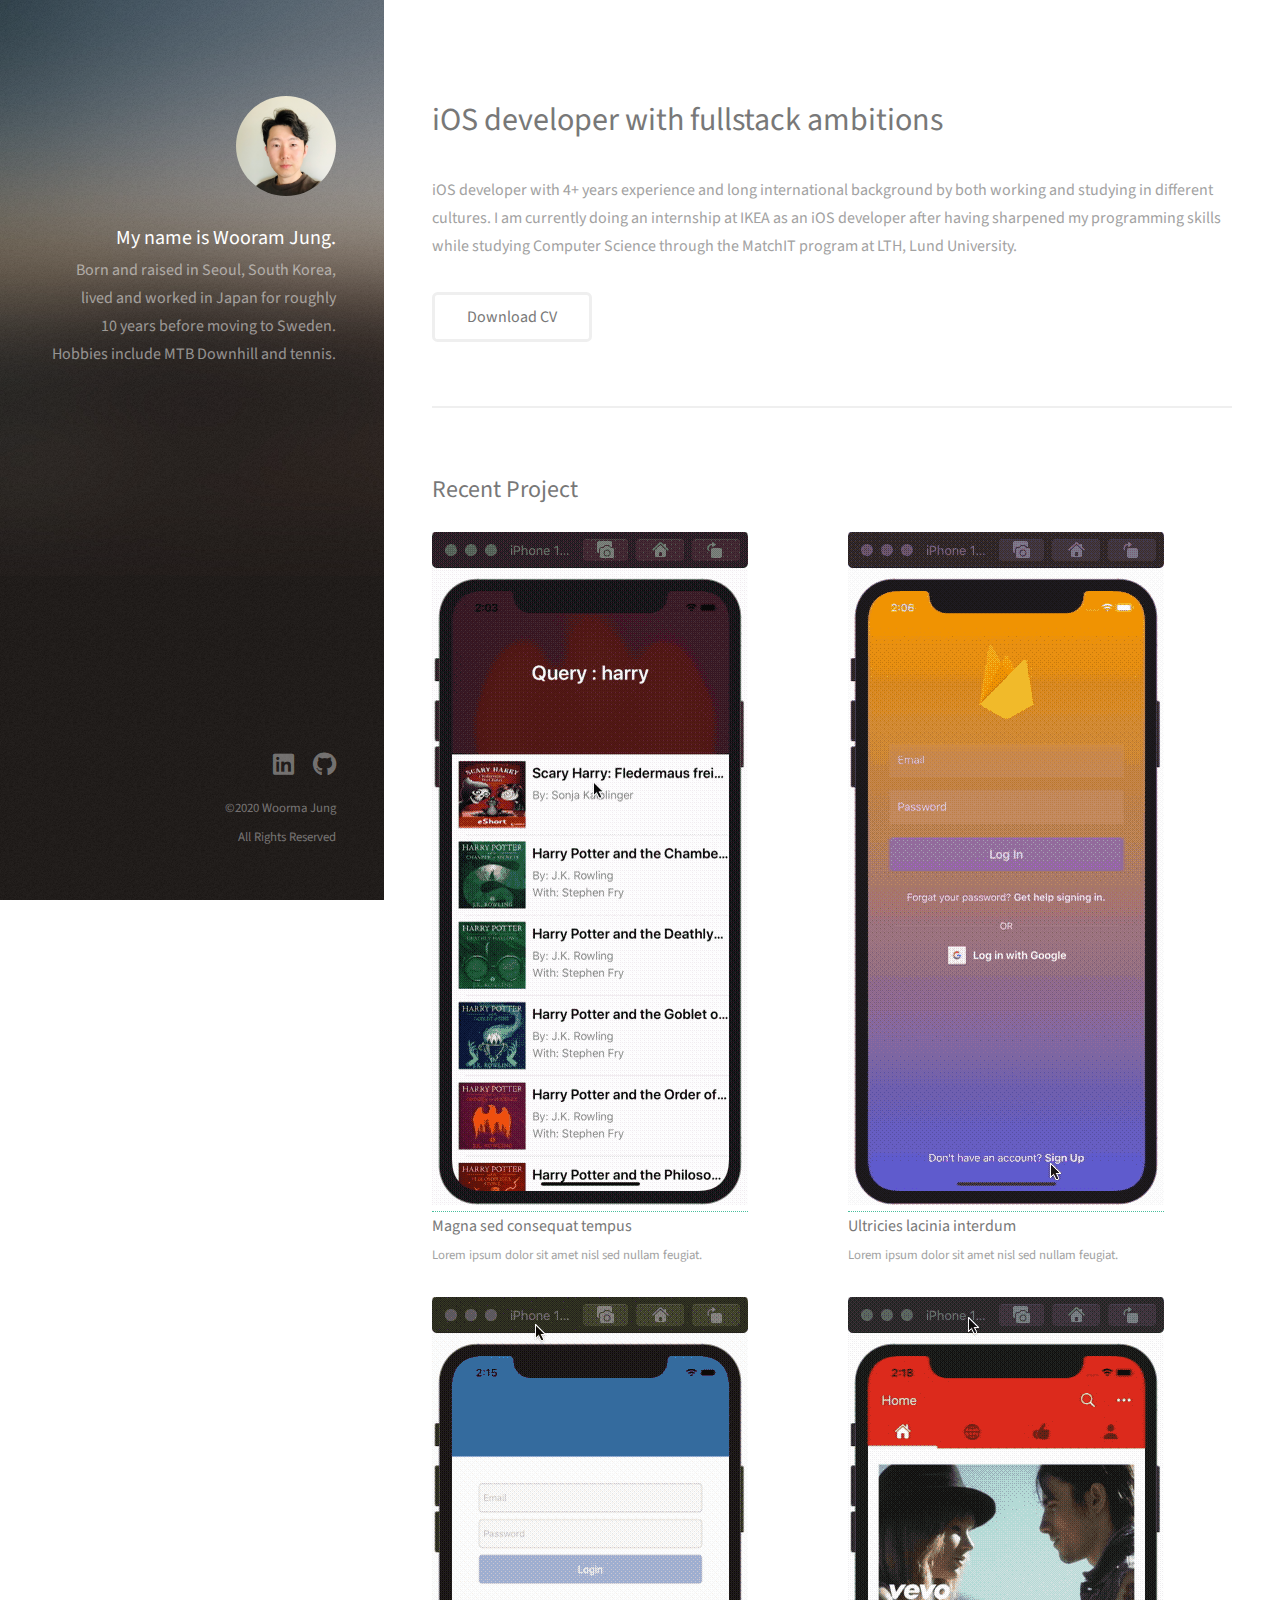
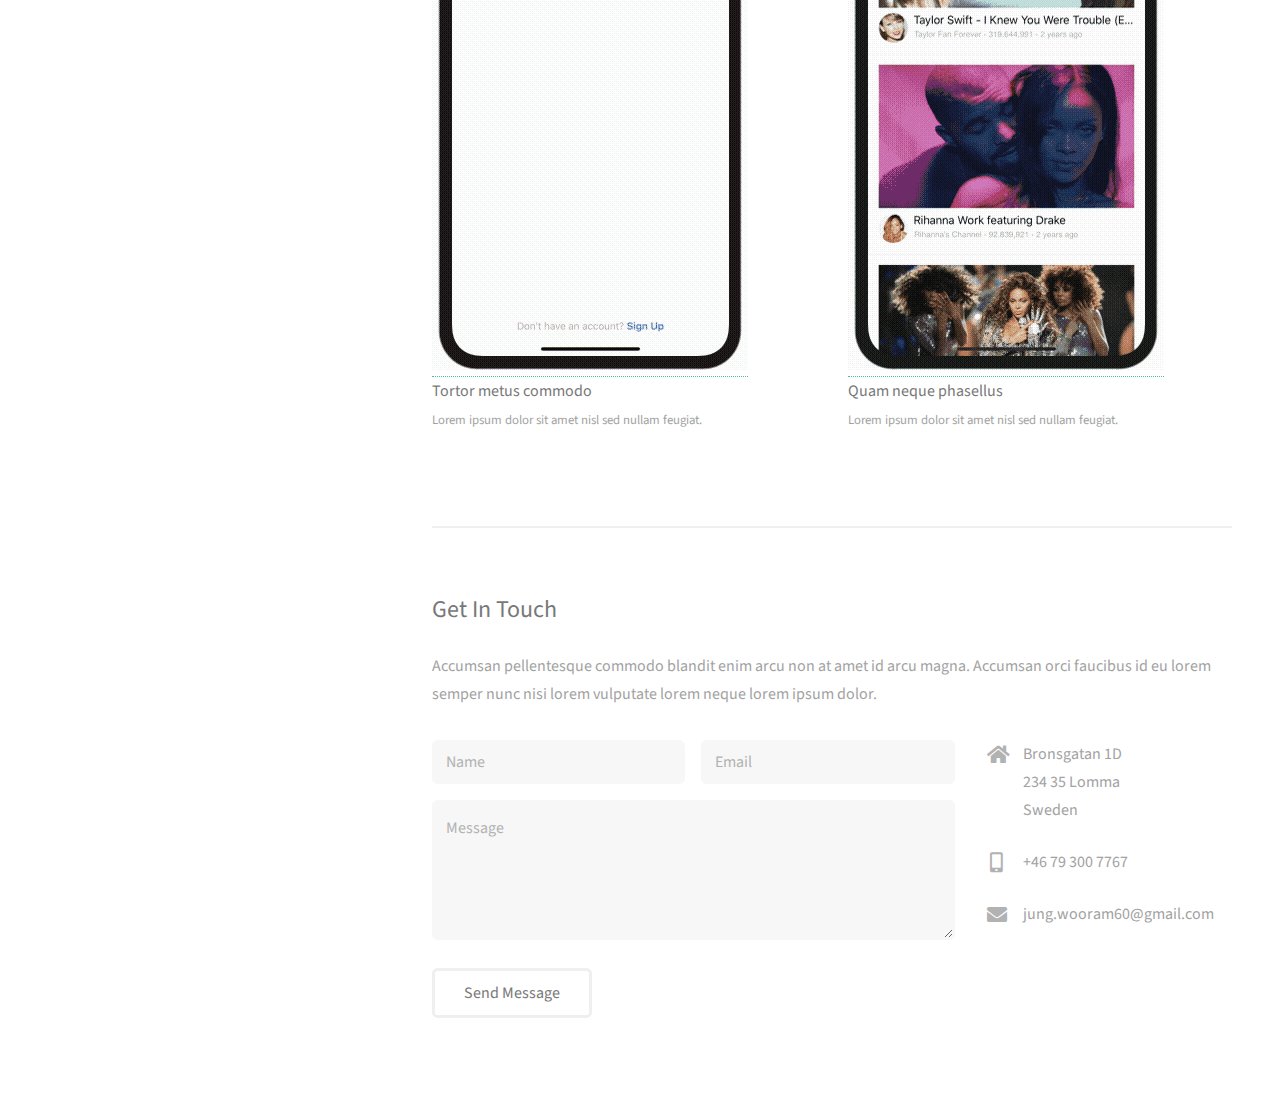
==== commit cb0fc52d: "update preview" ====
--- a/index.html
+++ b/index.html
@@ -14,9 +14,10 @@
 				<div class="inner">
 					<a href="#" class="image avatar"><img src="images/profile.jpeg" alt="" /></a>
 					<h1><strong>My name is Wooram Jung.</strong></h1>
-						Born and raised in Seoul, South Korea, 
-						lived and worked in Japan for roughly<br> 10 years before moving to Sweden.<br>
-						Hobbies include MTB Downhill and tennis.
+						Born and raised in Seoul, South Korea,<br> 
+						lived and worked in Japan for roughly<br> 
+						10 years before moving to Sweden.<br>
+						Hobbies include MTB Downhill and tennis.<br>
 				</div>
 			</header>
 
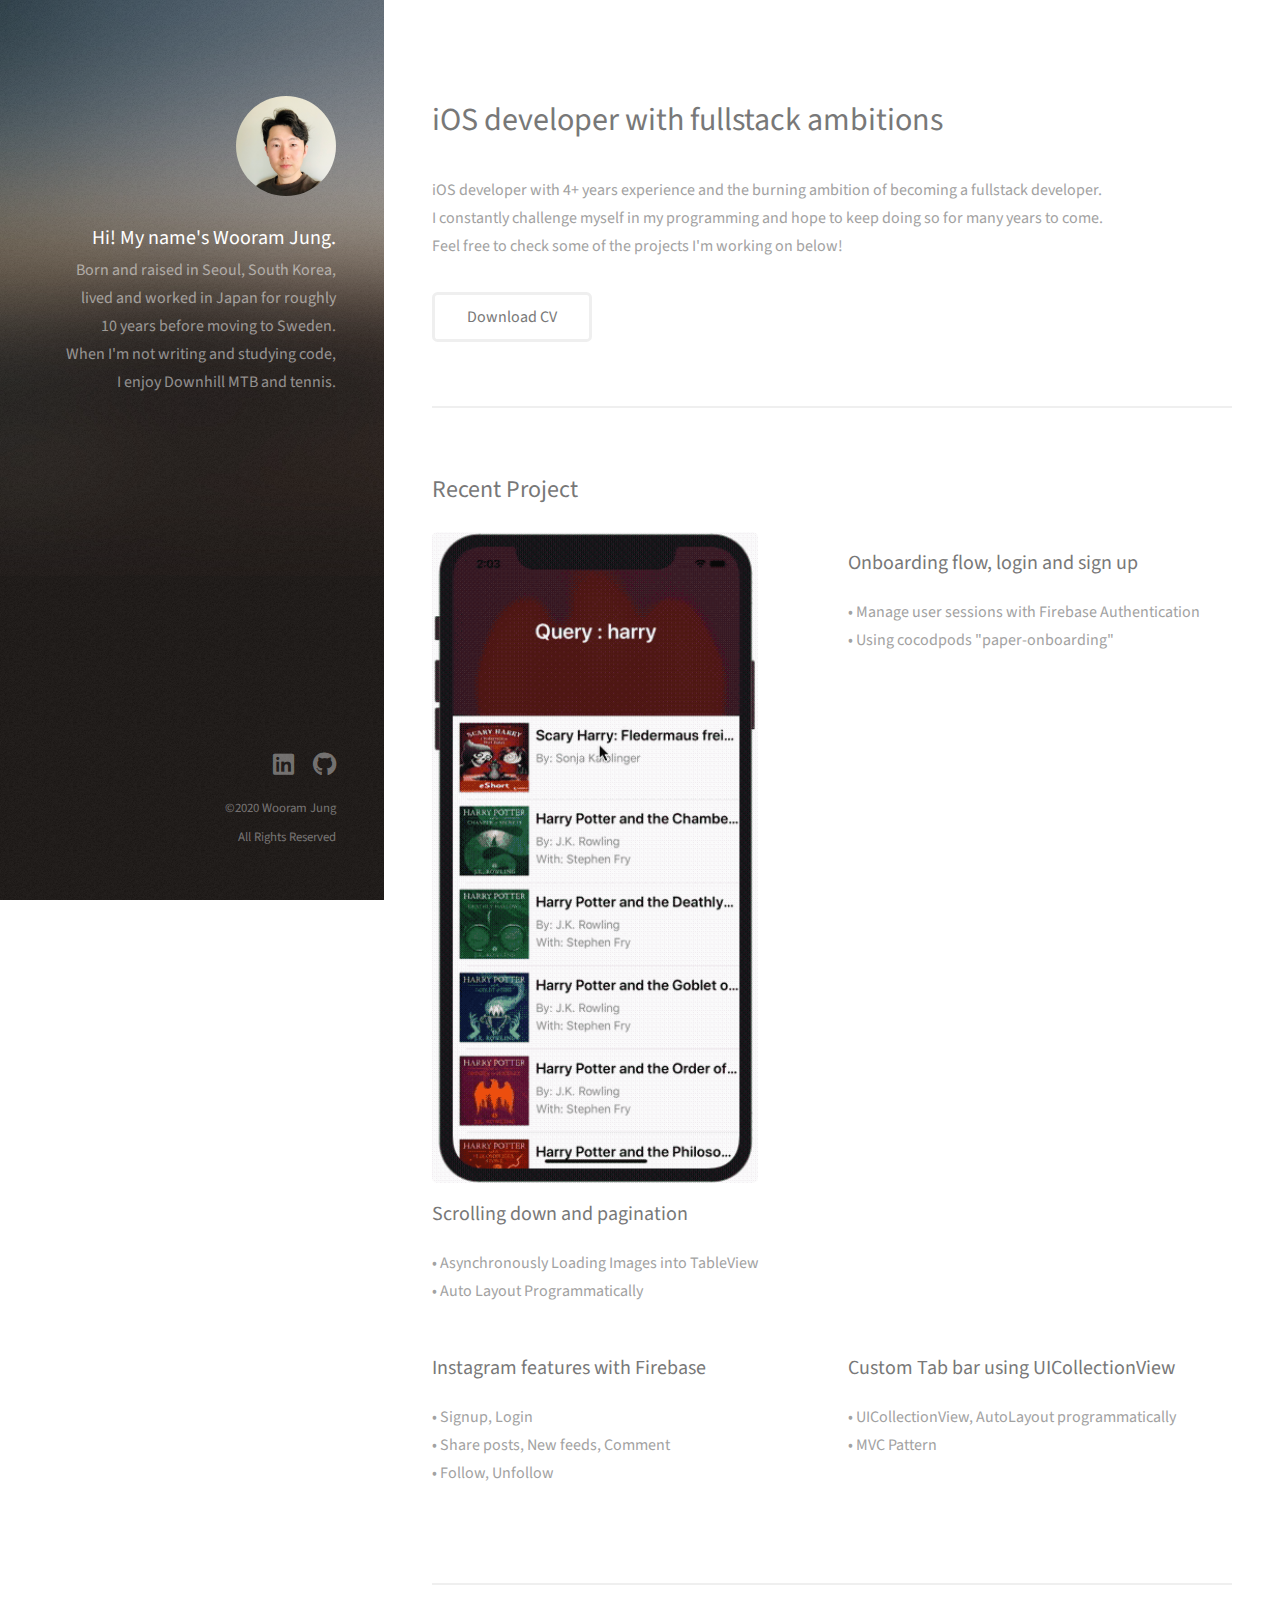
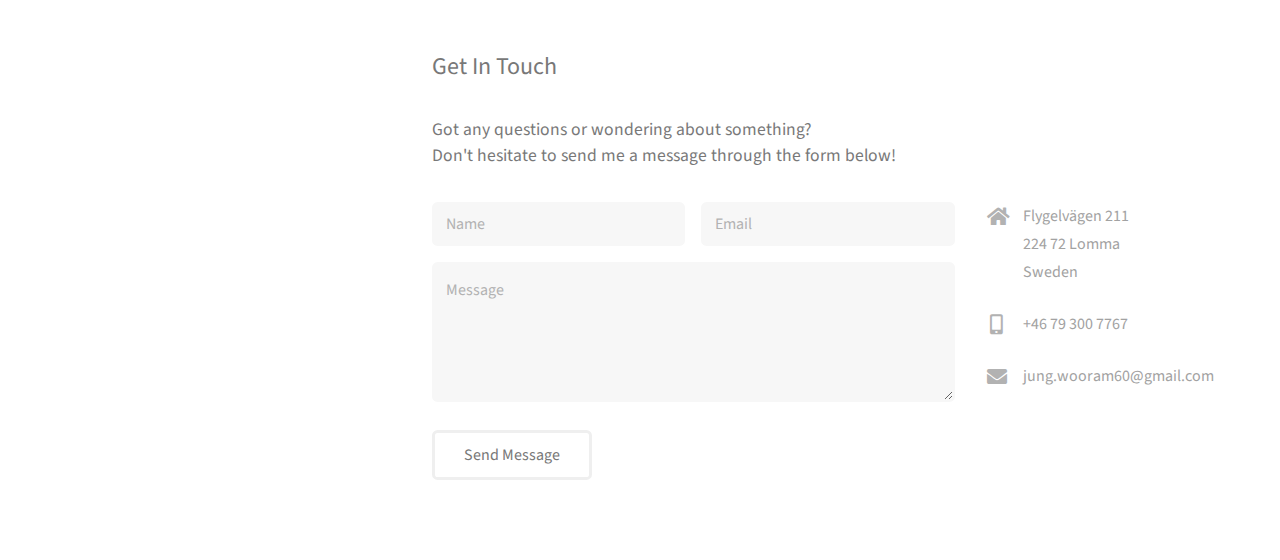
==== commit ef17af03: "update" ====
--- a/index.html
+++ b/index.html
@@ -13,11 +13,12 @@
 			<header id="header">
 				<div class="inner">
 					<a href="#" class="image avatar"><img src="images/profile.jpeg" alt="" /></a>
-					<h1><strong>My name is Wooram Jung.</strong></h1>
+					<h1><strong>Hi! My name's Wooram Jung.</strong></h1>
 						Born and raised in Seoul, South Korea,<br> 
 						lived and worked in Japan for roughly<br> 
 						10 years before moving to Sweden.<br>
-						Hobbies include MTB Downhill and tennis.<br>
+						When I'm not writing and studying code,<br>
+						I enjoy Downhill MTB and tennis.<br>
 				</div>
 			</header>
 
@@ -30,10 +31,9 @@
 							<h2>iOS developer with fullstack ambitions</h2>
 						</header>
 						<p>
-							iOS developer with 4+ years experience and long international background by 
-							both working and studying in different cultures. I am currently doing an internship 
-							at IKEA as an iOS developer after having sharpened my programming skills while 
-							studying Computer Science through the MatchIT program at LTH, Lund University.
+							iOS developer with 4+ years experience and the burning ambition of becoming a fullstack developer.<br>
+							I constantly challenge myself in my programming and hope to keep doing so for many years to come.<br>
+							Feel free to check some of the projects I'm working on below!
 						</p>
 						<ul class="actions">
 							<li><a href="images/pdf/CV.pdf" class="button">Download CV</a></li>
@@ -44,25 +44,35 @@
 					<section id="two">
 						<h2>Recent Project</h2>
 						<div class="row">
-							<article class="col-6 col-12-xsmall work-item">
-								<a href="https://github.com/w-ryan-jung/Bookcase.git" class="actions"><img src="images/gif/bookcasePreView.gif" alt="" /></a>
-								<h3>Magna sed consequat tempus</h3>
-								<p>Lorem ipsum dolor sit amet nisl sed nullam feugiat.</p>
+							<article class="col-6 col-12-xsmall">
+								<a href="https://github.com/w-ryan-jung/Bookcase.git" class="image fit thumb"><img src="images/preview/bookcasePreView.gif" alt="" /></a>
+								<h3>Scrolling down and pagination</h3>
+								<p> • Asynchronously Loading Images into TableView <br>
+									• Auto Layout Programmatically<br>
+								</p>
 							</article>
-							<article class="col-6 col-12-xsmall work-item">
-								<a href="https://github.com/w-ryan-jung/Onboarding.git" class="actions"><img src="images/gif/onboardingPreView.gif" alt="" /></a>
-								<h3>Ultricies lacinia interdum</h3>
-								<p>Lorem ipsum dolor sit amet nisl sed nullam feugiat.</p>
+							<article class="col-6 col-12-xsmall">
+								<a href="https://github.com/w-ryan-jung/Onboarding.git" class="image fit thumb"><img src="images/preview/onboardingPreView.gif" alt="" /></a>
+								<h3>Onboarding flow, login and sign up</h3>
+								<p> • Manage user sessions with Firebase Authentication <br>
+									• Using cocodpods "paper-onboarding"<br>
+								</p>
 							</article>
-							<article class="col-6 col-12-xsmall work-item">
-								<a href="https://github.com/w-ryan-jung/Posting.git" class="actions"><img src="images/gif/postingPreView.gif" alt="" /></a>
-								<h3>Tortor metus commodo</h3>
-								<p>Lorem ipsum dolor sit amet nisl sed nullam feugiat.</p>
+							<article class="col-6 col-12-xsmall">
+								<a href="https://github.com/w-ryan-jung/Posting.git" class="image fit thumb"><img src="images/preview/postingPreView.gif" alt="" /></a>
+								<h3>Instagram features with Firebase</h3>
+								<p> • Signup, Login  <br>
+									• Share posts, New feeds, Comment<br>
+									• Follow, Unfollow<br>
+								</p>
 							</article>
-							<article class="col-6 col-12-xsmall work-item">
-								<a href="https://github.com/w-ryan-jung/SlideMenuBar.git" class="actions"><img src="images/gif/slideMenuBarPreView.gif" alt="" /></a>
-								<h3>Quam neque phasellus</h3>
-								<p>Lorem ipsum dolor sit amet nisl sed nullam feugiat.</p>
+							<article class="col-6 col-12-xsmall">
+								<a href="https://github.com/w-ryan-jung/SlideMenuBar.git" class="image fit thumb"><img src="images/preview/slideMenuBarPreView.gif" alt="" /></a>
+								<h3>Custom Tab bar using UICollectionView</h3>
+								<p> • UICollectionView, AutoLayout programmatically<br>
+									• MVC Pattern<br>
+
+								</p>
 							</article>
 	
 						</div>
@@ -73,9 +83,8 @@
 					<section id="three">
 						<h2>Get In Touch</h2>
 						<p>
-							Accumsan pellentesque commodo blandit enim arcu non at amet id arcu magna. 
-							Accumsan orci faucibus id eu lorem semper nunc nisi lorem vulputate lorem 
-							neque lorem ipsum dolor.
+							<h4><strong>Got any questions or wondering about something?<br>
+								Don't hesitate to send me a message through the form below!</strong></h4>
 						</p>
 						<div class="row">
 							<div class="col-8 col-12-small">
@@ -96,8 +105,8 @@
 								<ul class="labeled-icons">
 									<li>
 										<h3 class="icon solid fa-home"><span class="label">Address</span></h3>
-										Bronsgatan 1D<br />
-										234 35 Lomma<br />
+										Flygelvägen 211<br />
+										224 72 Lomma<br />
 										Sweden
 									</li>
 									<li>
@@ -119,11 +128,11 @@
 			<footer id="footer">
 				<div class="inner">
 					<ul class="icons">
-						<li><a href="https://www.linkedin.com/public-profile/settings?trk=d_flagship3_profile_self_view_public_profile" class="icon brands fa-linkedin"><span class="label">LinkedIn</span></a></li>
+						<li><a href="https://linkedin.com/in/wooramjung/" class="icon brands fa-linkedin"><span class="label">LinkedIn</span></a></li>
 						<li><a href="https://github.com/w-ryan-jung" class="icon brands fa-github"><span class="label">Github</span></a></li>
 					</ul>
 					<ul class="copyright">
-						<li>&copy;2020 Woorma Jung</li><li> All Rights Reserved</a></li>
+						<li>&copy;2020 Wooram Jung</li><li> All Rights Reserved</a></li>
 					</ul>
 				</div>
 			</footer>
--- a/assets/css/main.css
+++ b/assets/css/main.css
@@ -2055,7 +2055,7 @@
 			display: block;
 			height: 100%;
 			left: 0;
-			opacity: 0.5;
+			opacity: 0.01;
 			position: absolute;
 			top: 0;
 			width: 100%;
@@ -2095,7 +2095,7 @@
 
 			.image.thumb:hover:before {
 				background: url("images/overlay.png"), url("images/overlay.png");
-				opacity: 1.0;
+				opacity: 0.4;
 			}
 
 		.image img {
@@ -2125,8 +2125,8 @@
 
 		.image.fit {
 			display: block;
-			margin: 0 0 2em 0;
-			width: 100%;
+			margin: 0 0 1em 0;
+			width: 85%;
 		}
 
 			.image.fit img {
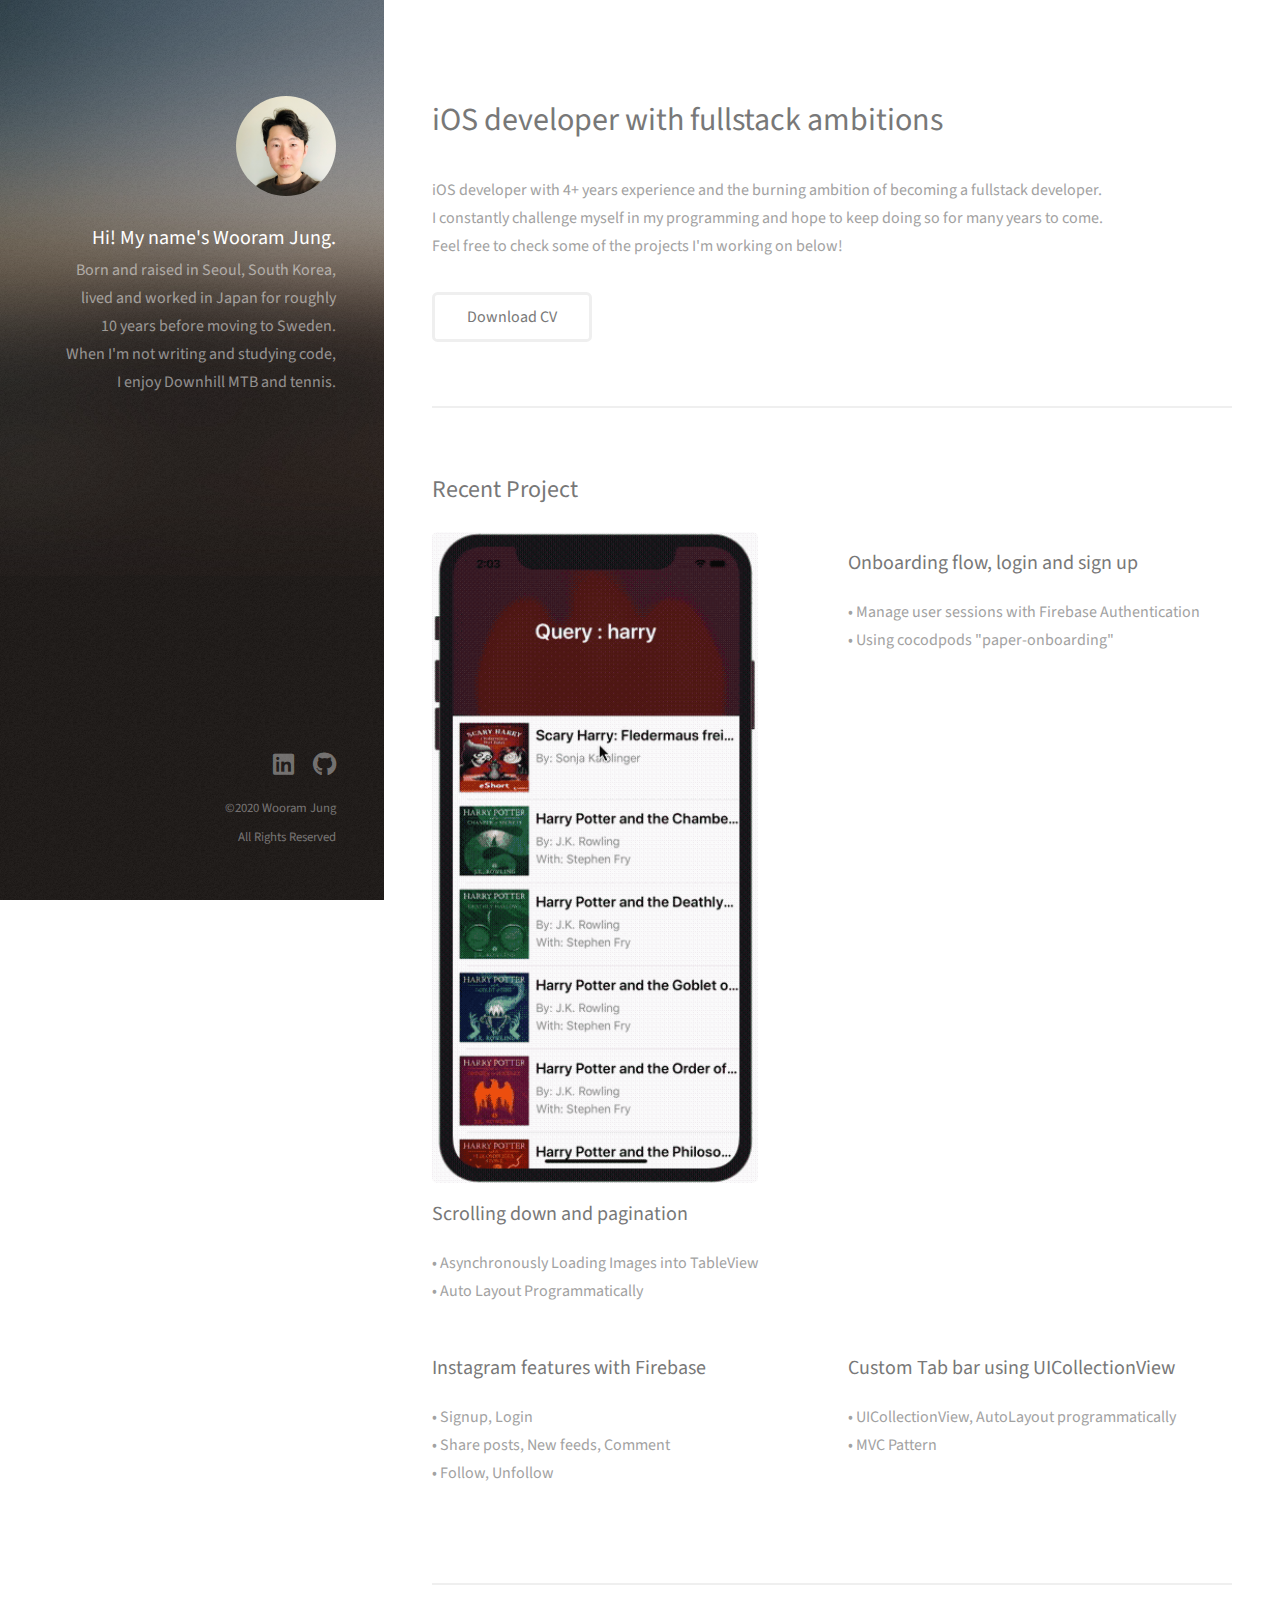
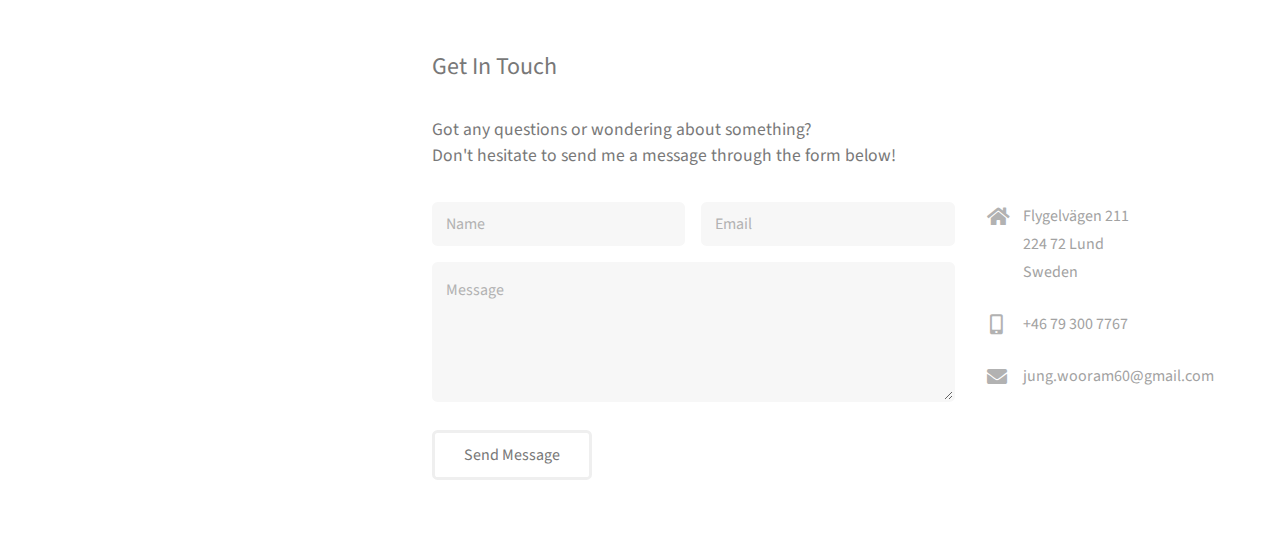
==== commit 3d73637b: "update" ====
--- a/index.html
+++ b/index.html
@@ -106,7 +106,7 @@
 									<li>
 										<h3 class="icon solid fa-home"><span class="label">Address</span></h3>
 										Flygelvägen 211<br />
-										224 72 Lomma<br />
+										224 72 Lund<br />
 										Sweden
 									</li>
 									<li>
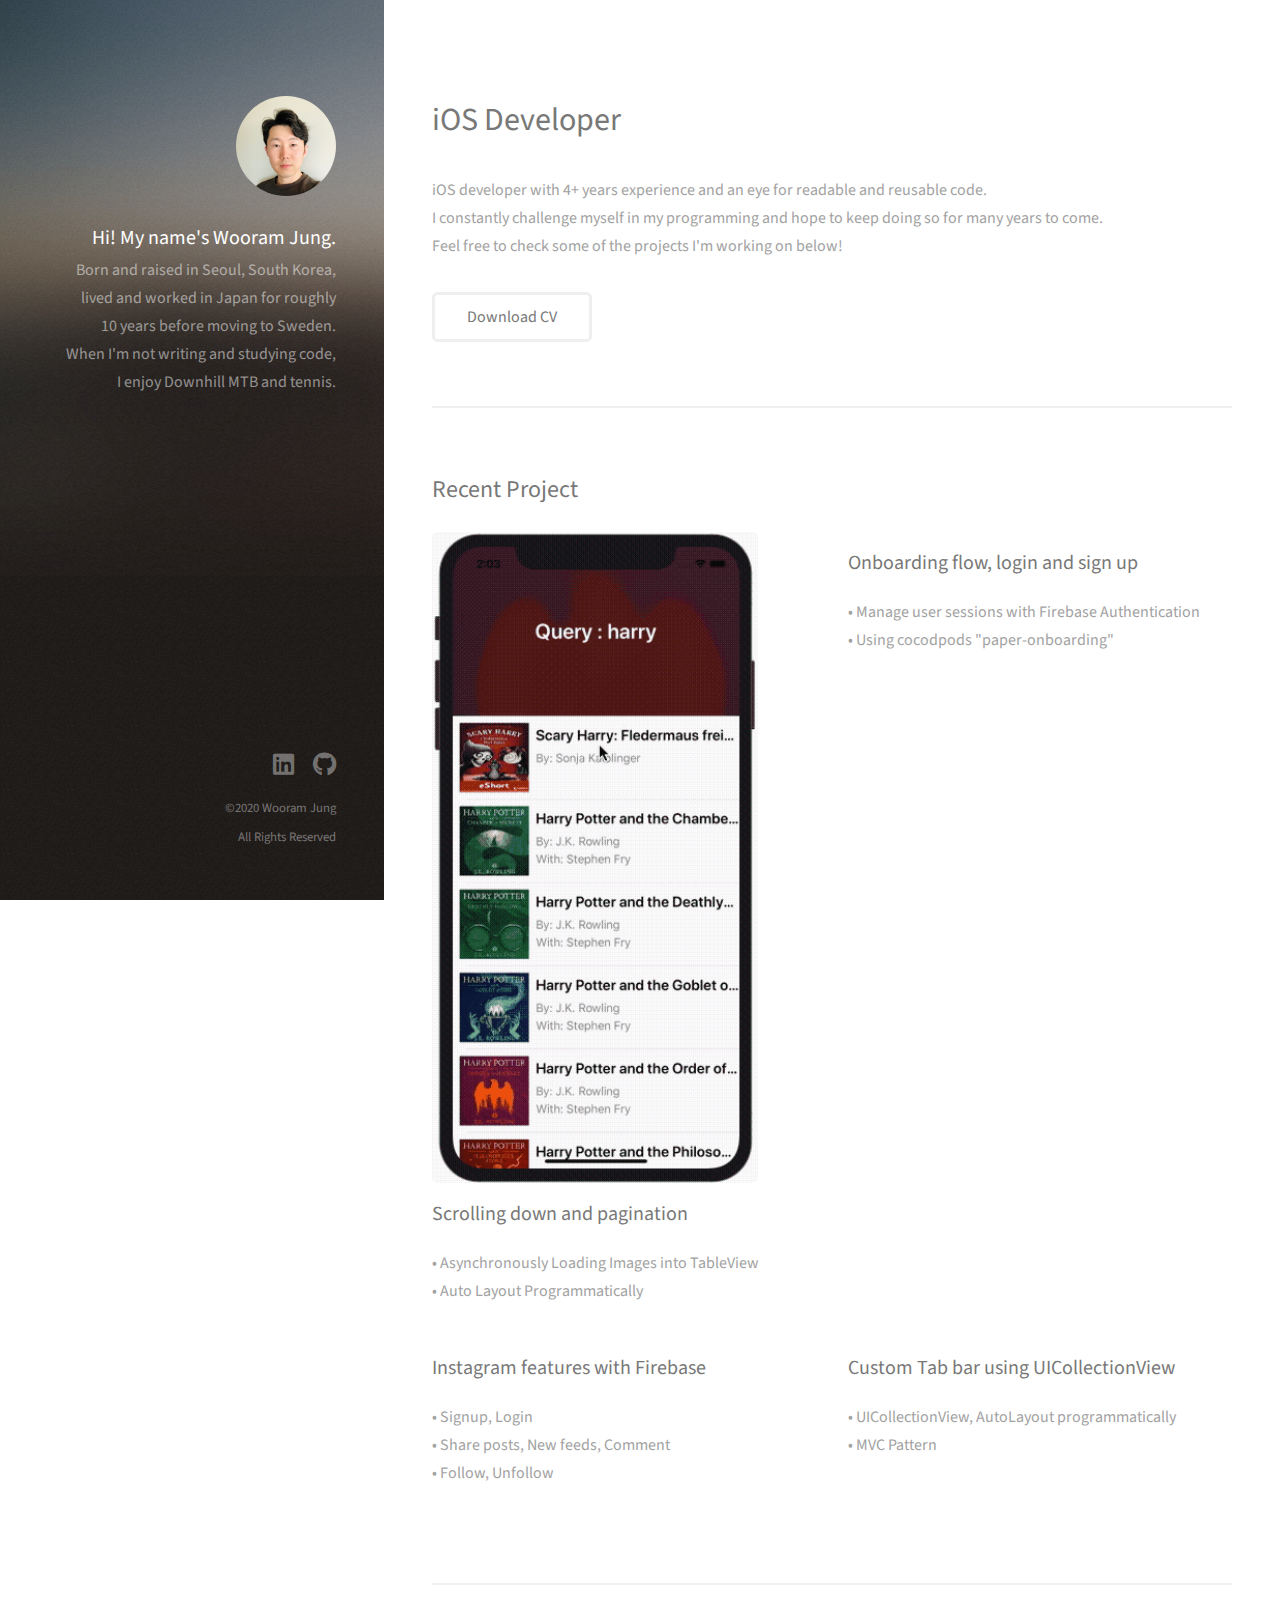
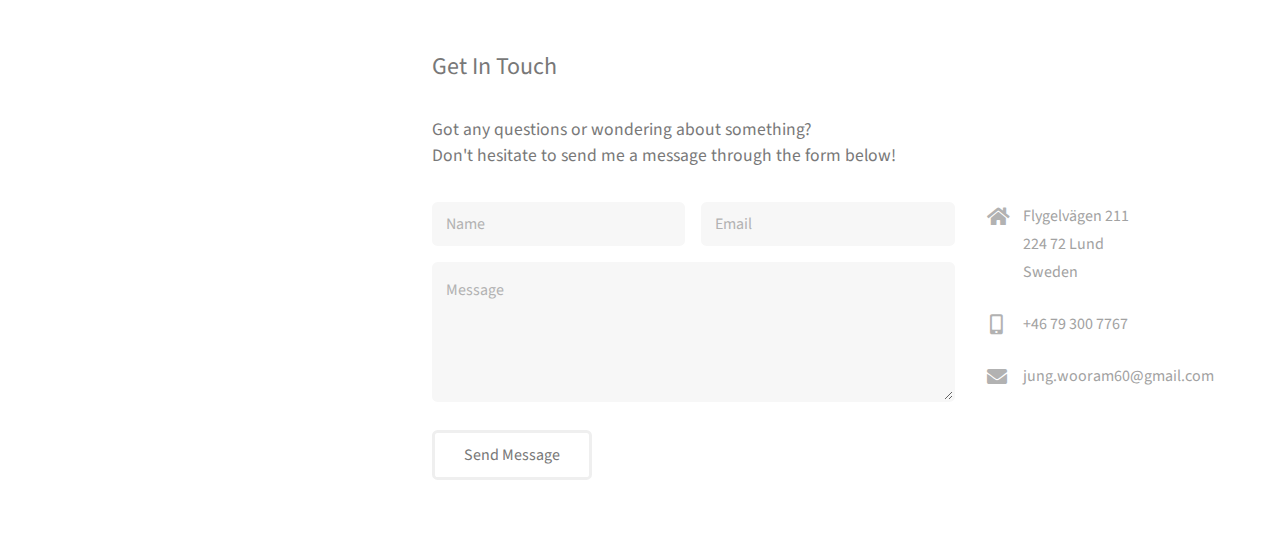
==== commit 9cbe2669: "update" ====
--- a/index.html
+++ b/index.html
@@ -28,10 +28,10 @@
 				<!-- One -->
 					<section id="one">
 						<header class="major">
-							<h2>iOS developer with fullstack ambitions</h2>
+							<h2>iOS Developer</h2>
 						</header>
 						<p>
-							iOS developer with 4+ years experience and the burning ambition of becoming a fullstack developer.<br>
+							iOS developer with 4+ years experience and an eye for readable and reusable code.<br>
 							I constantly challenge myself in my programming and hope to keep doing so for many years to come.<br>
 							Feel free to check some of the projects I'm working on below!
 						</p>
